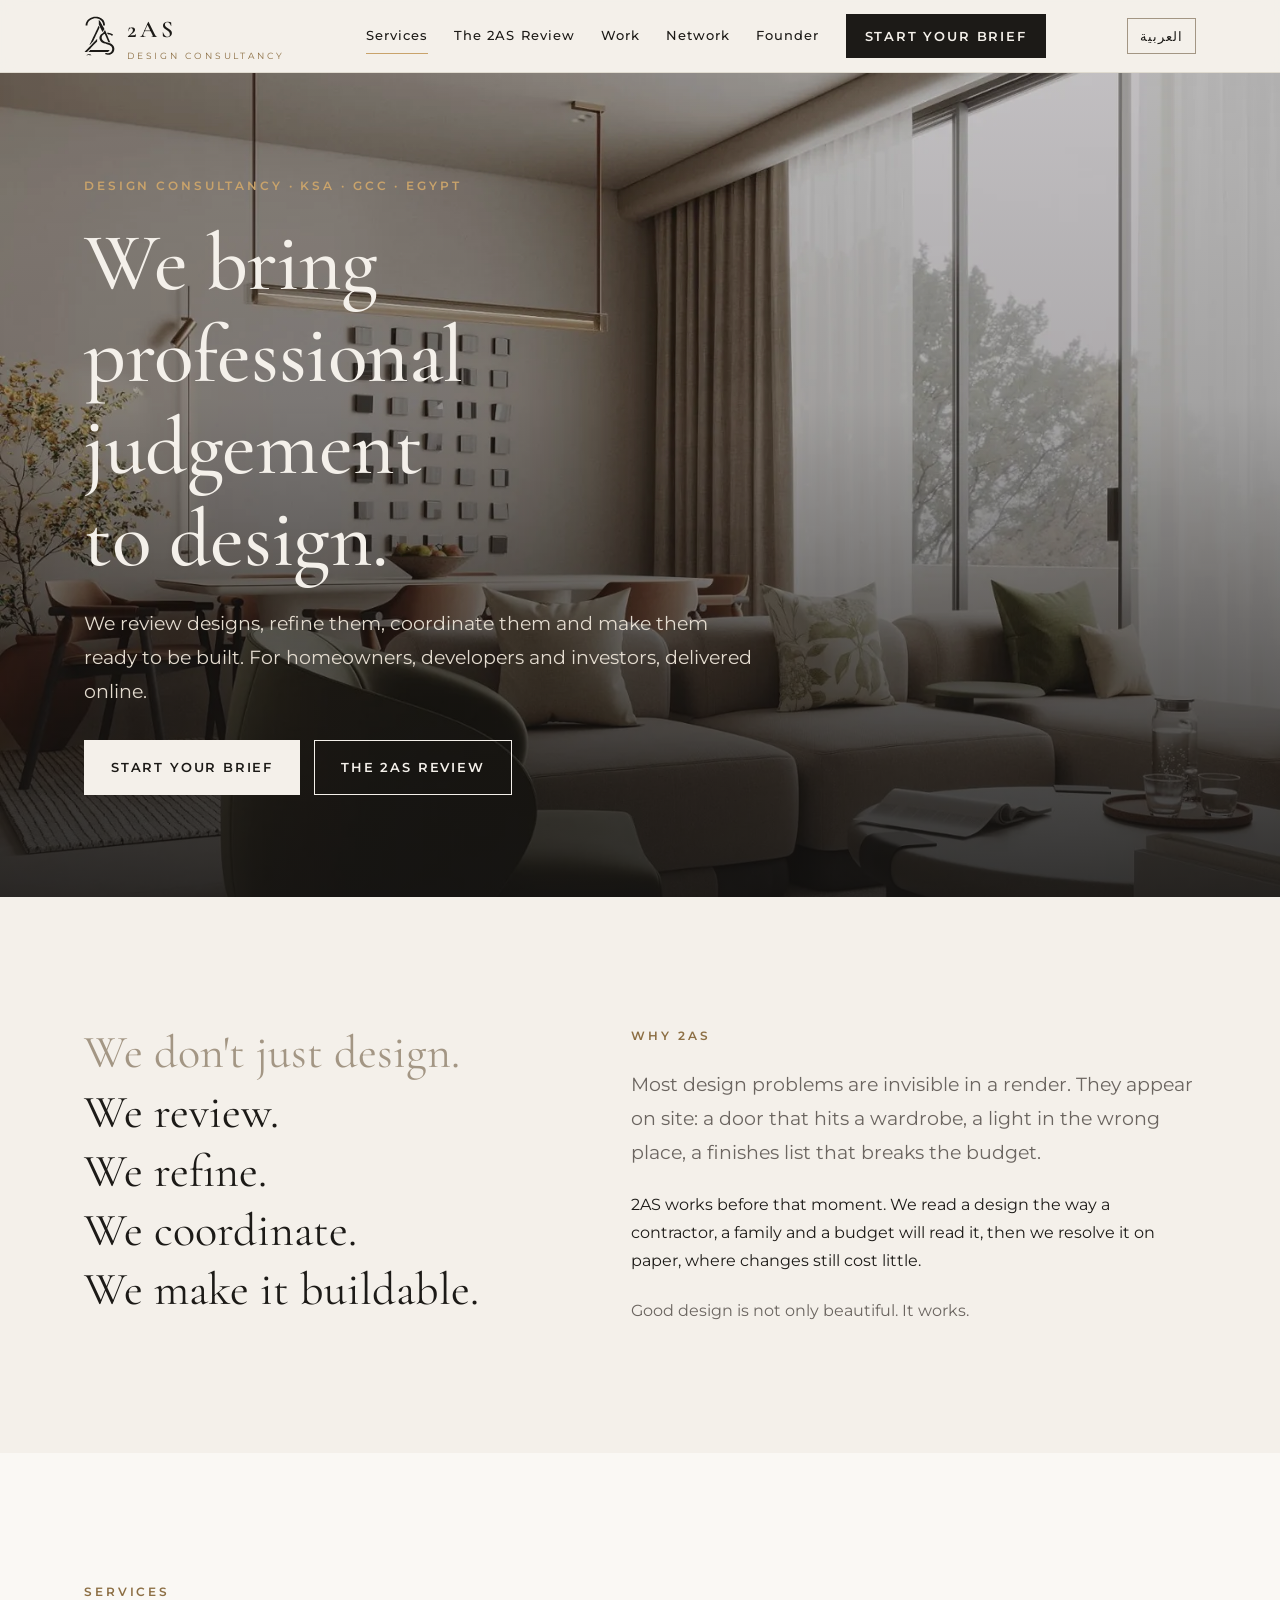
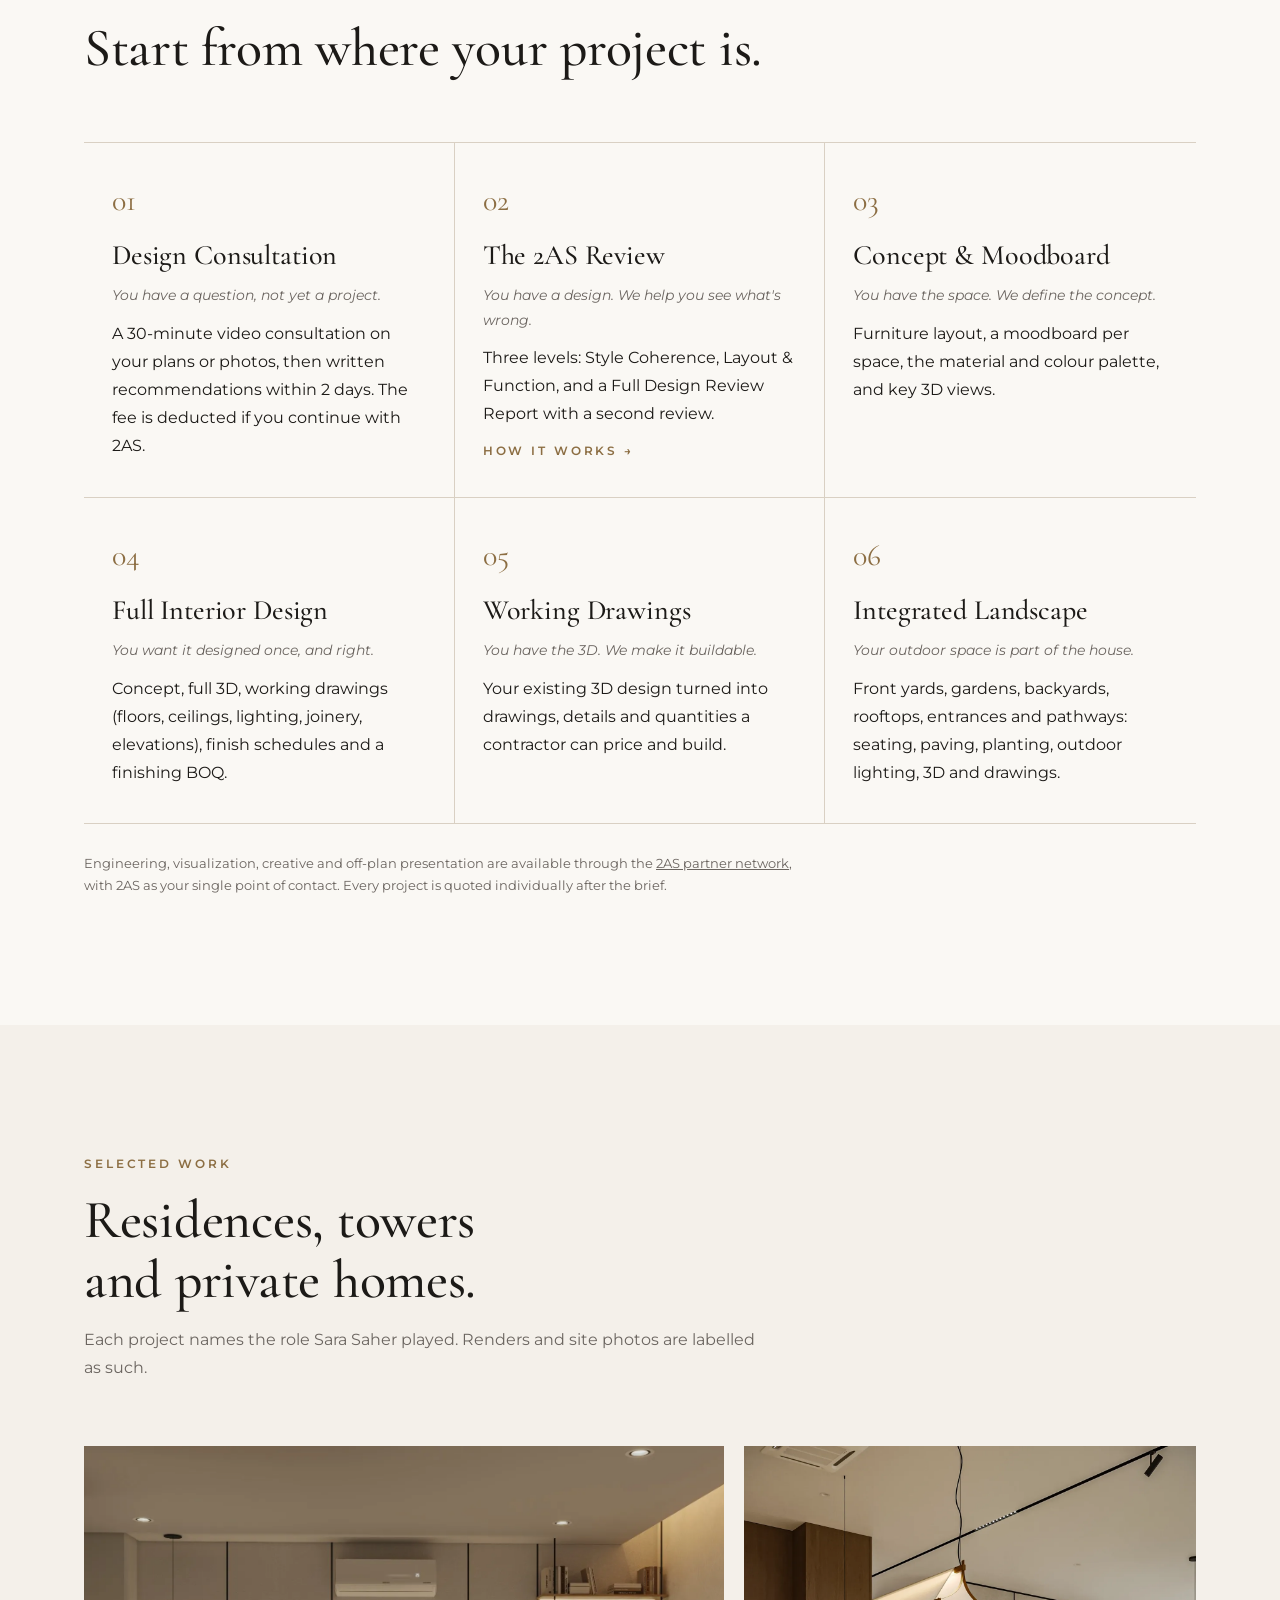
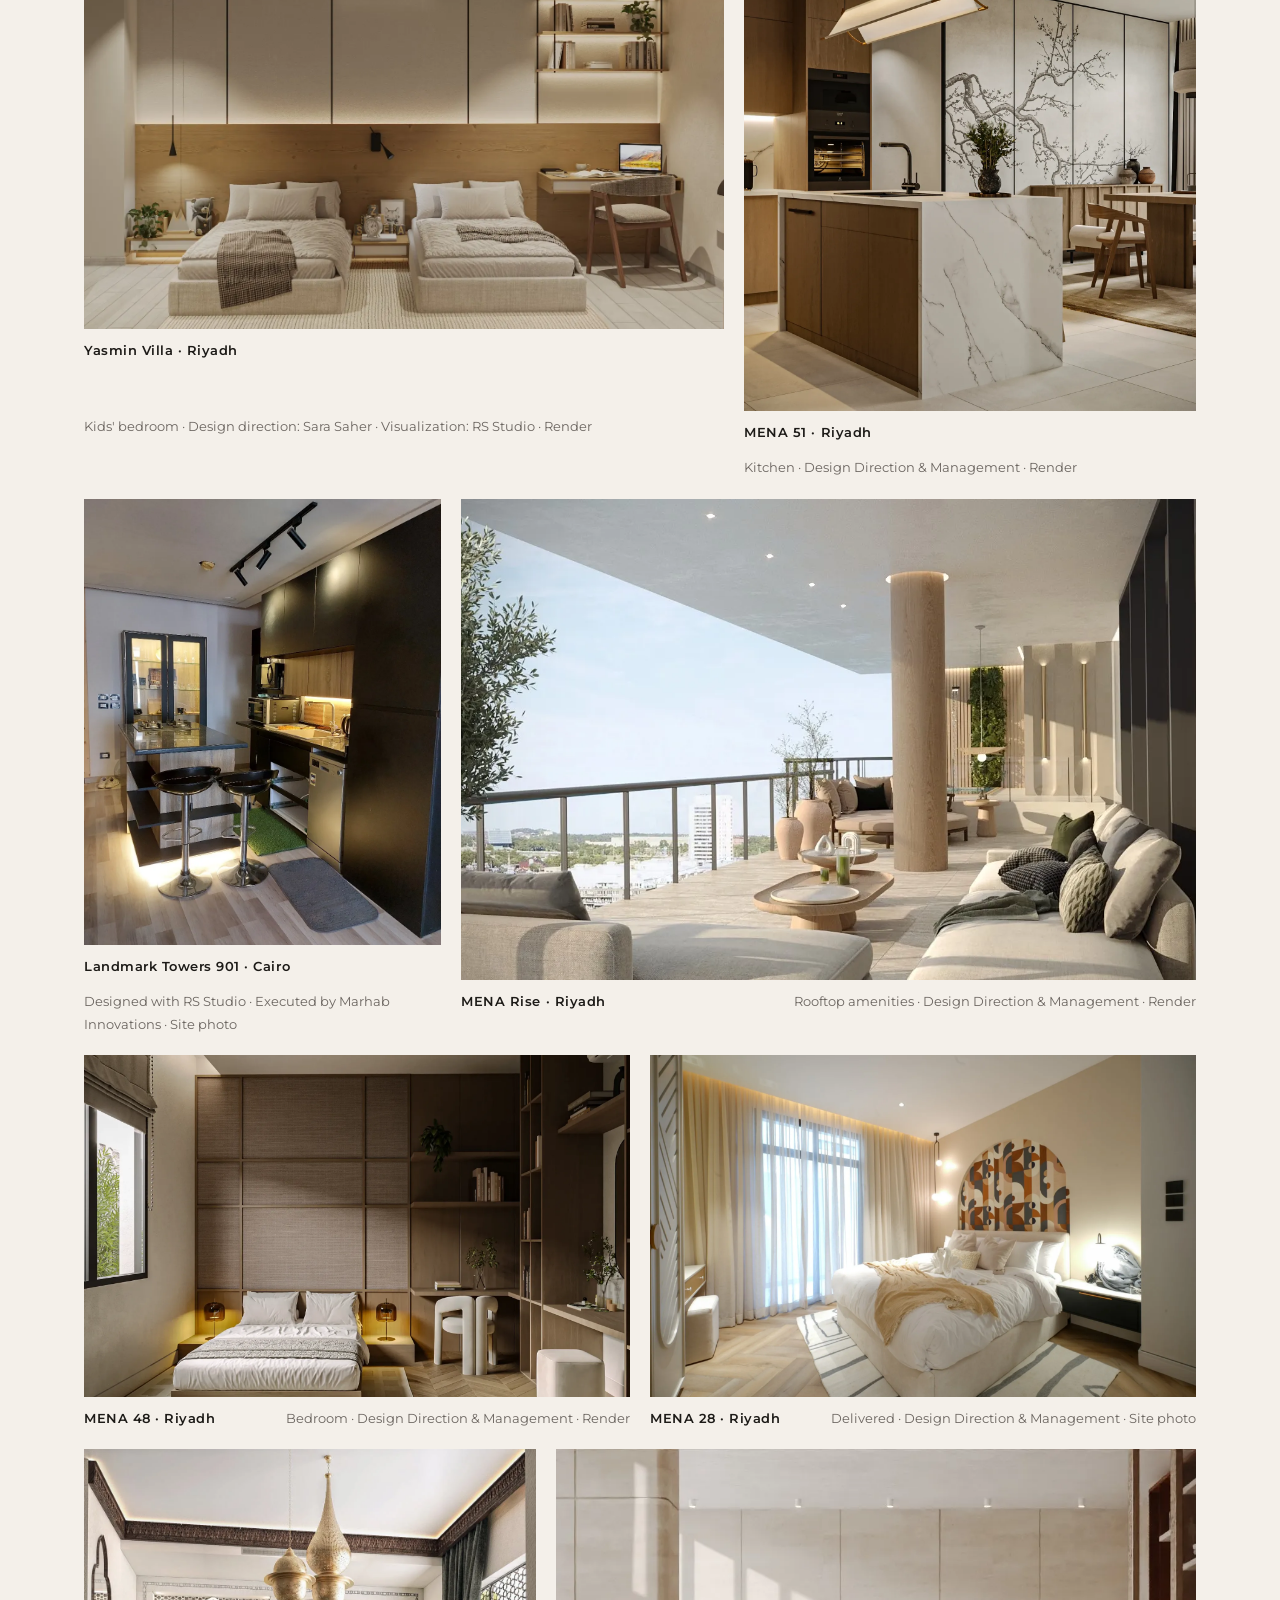
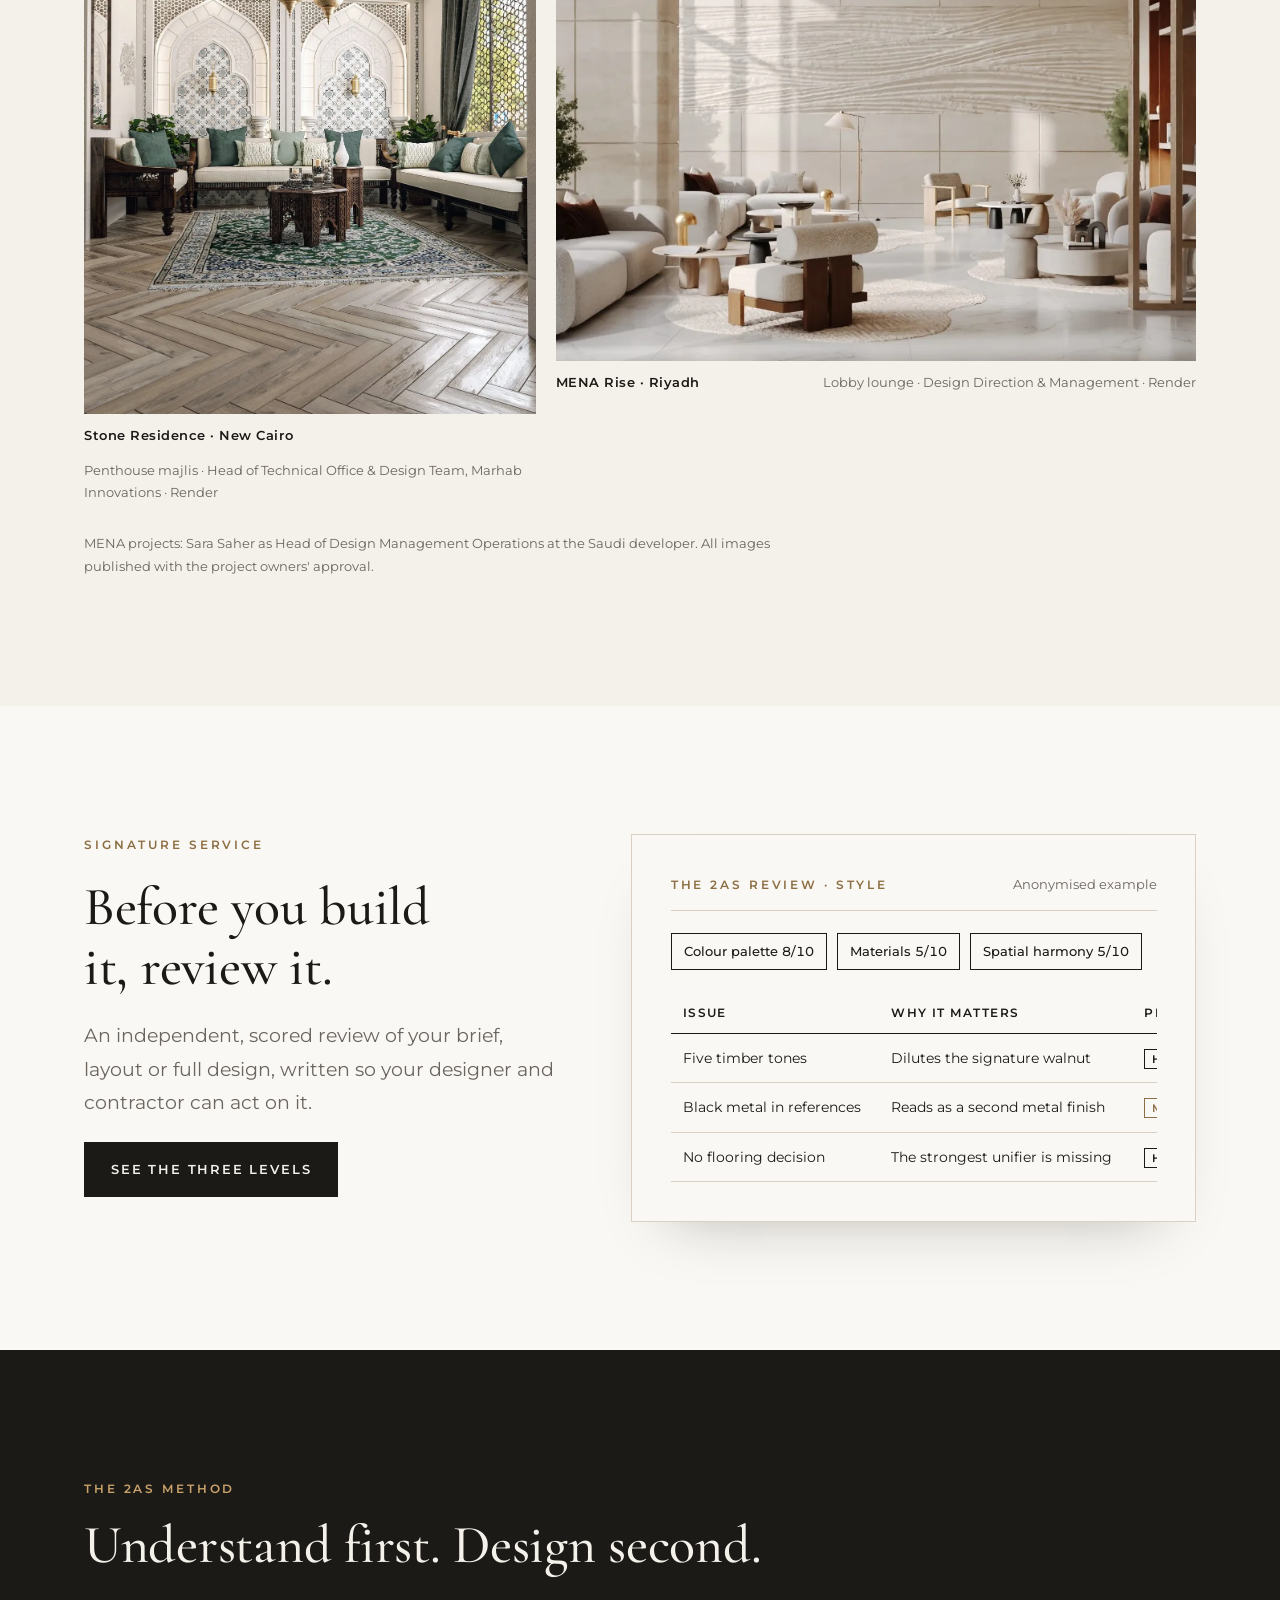
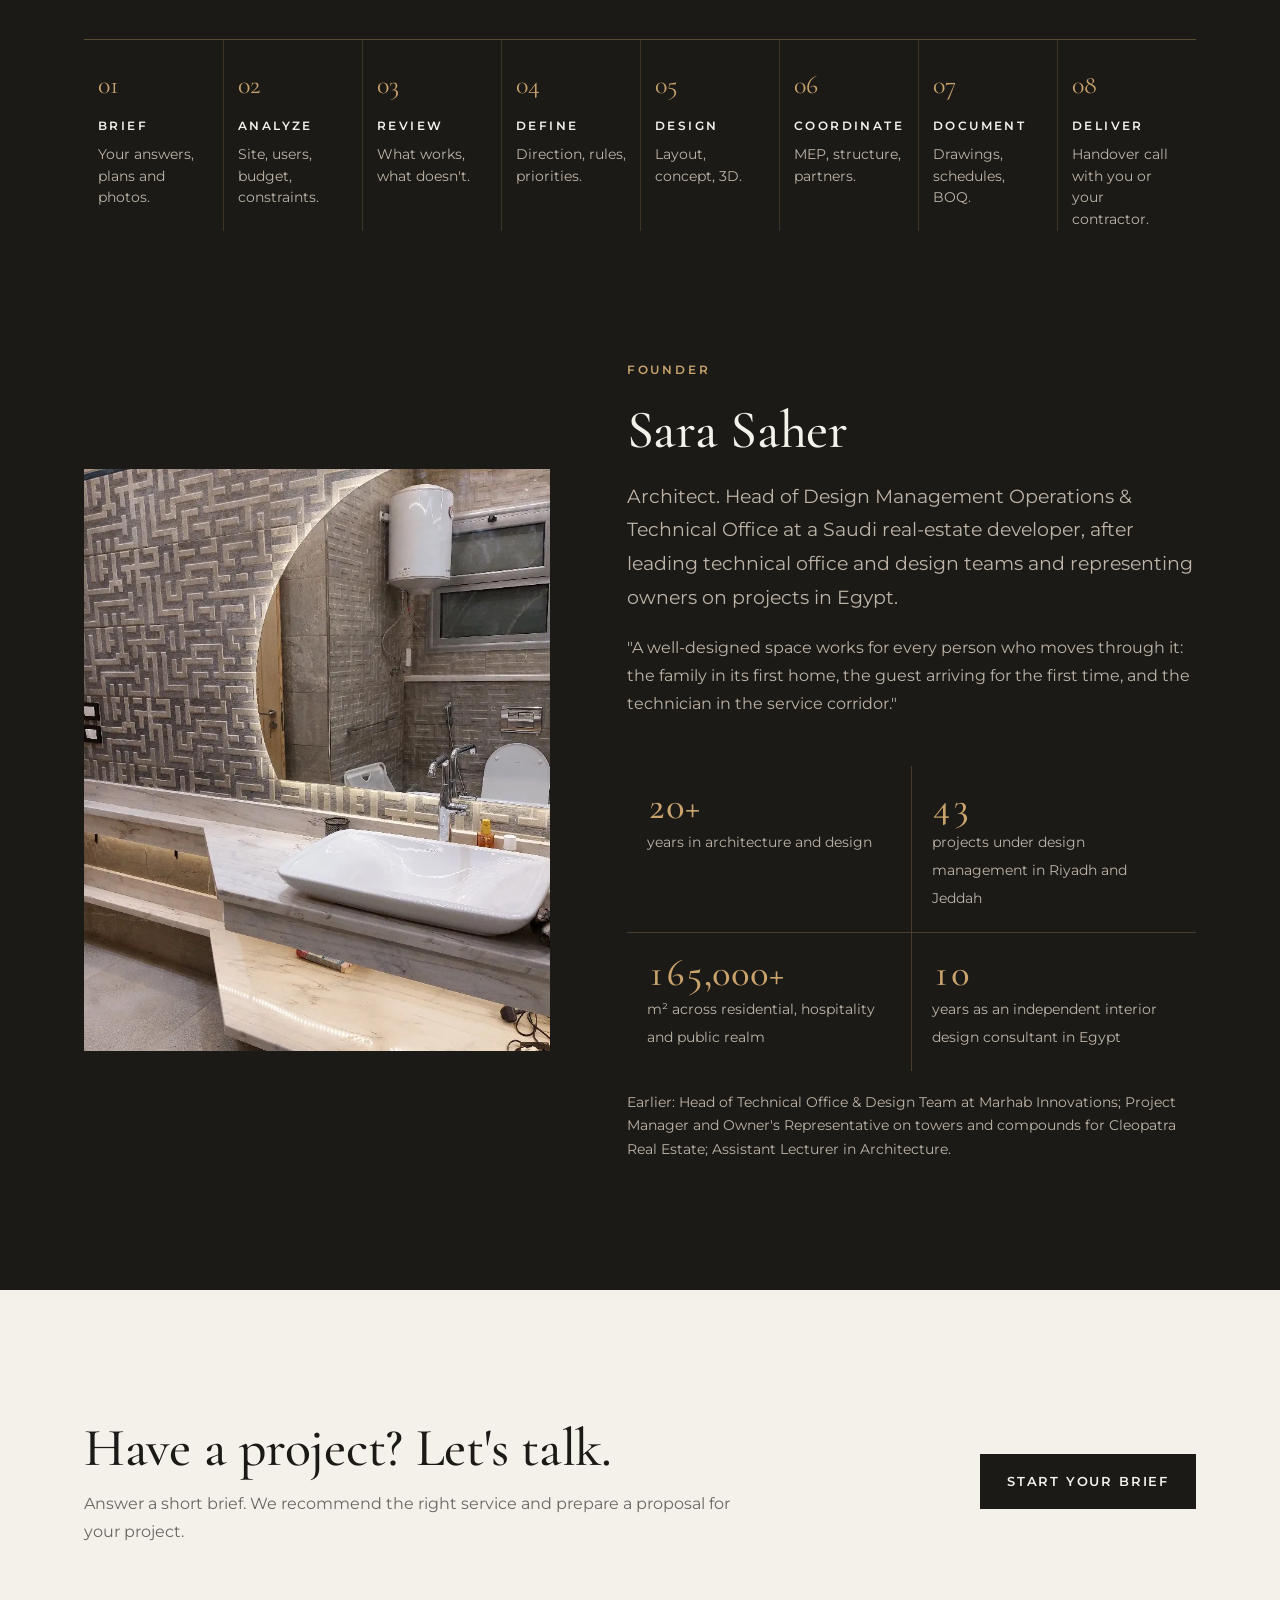
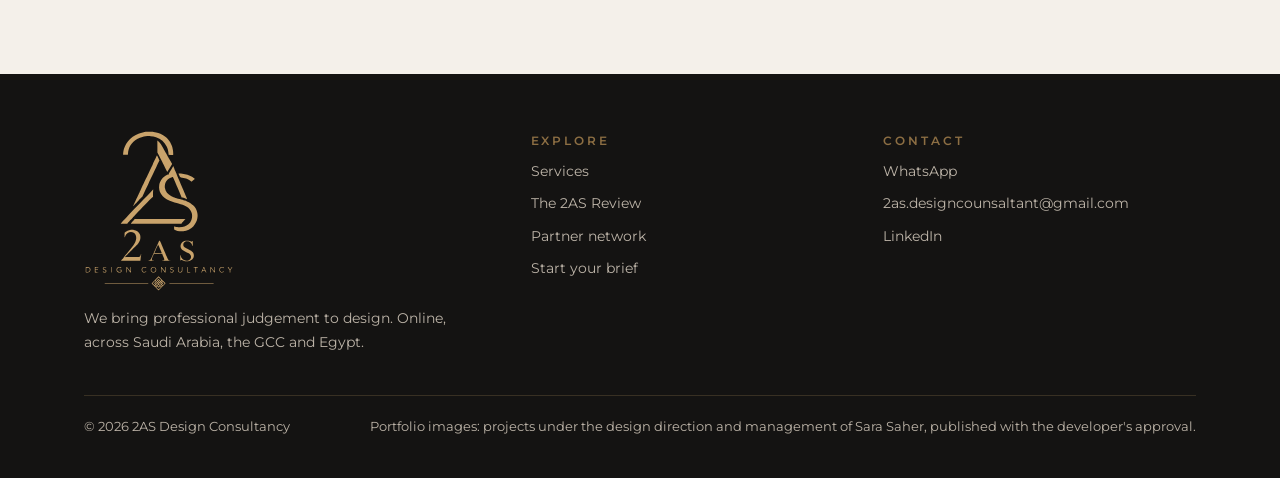
==== index.html @ fef6a8b3 "Add files via upload" ====
<!doctype html>
<html lang="en" dir="ltr">
<head>
<meta charset="utf-8">
<meta name="viewport" content="width=device-width, initial-scale=1">
<title>2AS Design Consultancy · Interior Design, Design Review & Working Drawings</title>
<meta name="description" content="2AS is an online design consultancy for homeowners, developers and investors in Saudi Arabia, the GCC and Egypt. Interior design, design review, working drawings and integrated landscape.">
<meta property="og:title" content="2AS Design Consultancy">
<meta property="og:description" content="We bring professional judgement to design. Interior design, design review and working drawings across KSA, the GCC and Egypt.">
<meta property="og:image" content="mena51-living.webp">
<link rel="icon" href="2AS_mark_charcoal.svg" type="image/svg+xml">
<link rel="preconnect" href="https://fonts.googleapis.com"><link rel="preconnect" href="https://fonts.gstatic.com" crossorigin>
<link href="https://fonts.googleapis.com/css2?family=Cormorant+Garamond:ital,wght@0,500;0,600;1,500&family=Montserrat:wght@400;500;600&family=El+Messiri:wght@500;600&family=IBM+Plex+Sans+Arabic:wght@400;500;600&display=swap" rel="stylesheet">
<link rel="stylesheet" href="site.css">
</head>
<body data-page="home">
<a href="#main" class="btn" style="position:absolute;left:-9999px">Skip to content</a>
<header id="site-head"></header>

<main id="main">

<!-- HERO -->
<section class="hero">
  <img class="bg" src="mena51-living.webp" alt="Living room with linen sofa, olive armchair and linear pendant, MENA 51, Riyadh">
  <div class="wrap">
    <div class="label"><span lang="en">Design consultancy · KSA · GCC · Egypt</span><span lang="ar">استشارات تصميم · السعودية · الخليج · مصر</span></div>
    <h1><span lang="en">We bring professional judgement to design.</span><span lang="ar">نُضيف إلى التصميم حُكمًا مهنيًا.</span></h1>
    <p class="lead"><span lang="en">We review designs, refine them, coordinate them and make them ready to be built. For homeowners, developers and investors, delivered online.</span><span lang="ar">نراجع التصميم، ونطوّره، وننسّقه، ونجهّزه للتنفيذ. للملّاك والمطورين والمستثمرين، عن بُعد.</span></p>
    <div class="actions">
      <a class="btn light" href="brief.html"><span lang="en">Start your brief</span><span lang="ar">ابدأ الاستبيان</span></a>
      <a class="btn ghost" style="color:var(--off);border-color:var(--off)" href="review.html"><span lang="en">The 2AS Review</span><span lang="ar">مراجعة 2AS</span></a>
    </div>
  </div>
</section>

<!-- STATEMENT -->
<section>
  <div class="wrap statement">
    <div class="verbs" aria-label="We review, refine, coordinate and make designs buildable">
      <span class="dim"><span lang="en">We don't just design.</span><span lang="ar">نحن لا نصمّم فقط.</span></span>
      <span><span lang="en">We review.</span><span lang="ar">نراجِع.</span></span>
      <span><span lang="en">We refine.</span><span lang="ar">نطوّر.</span></span>
      <span><span lang="en">We coordinate.</span><span lang="ar">ننسّق.</span></span>
      <span><span lang="en">We make it buildable.</span><span lang="ar">ونجعله قابلًا للتنفيذ.</span></span>
    </div>
    <div style="display:grid;gap:22px">
      <div class="label"><span lang="en">Why 2AS</span><span lang="ar">لماذا 2AS</span></div>
      <p class="lead"><span lang="en">Most design problems are invisible in a render. They appear on site: a door that hits a wardrobe, a light in the wrong place, a finishes list that breaks the budget.</span><span lang="ar">معظم مشكلات التصميم لا تظهر في صور الـ 3D، بل تظهر في الموقع: باب يصطدم بخزانة، أو إضاءة في غير مكانها، أو جدول تشطيبات يتجاوز الميزانية.</span></p>
      <p><span lang="en">2AS works before that moment. We read a design the way a contractor, a family and a budget will read it, then we resolve it on paper, where changes still cost little.</span><span lang="ar">نعمل في 2AS قبل تلك اللحظة: نقرأ التصميم كما سيقرؤه المقاول والأسرة والميزانية، ثم نحلّ مشكلاته على الورق، حيث التعديل ما زال قليل التكلفة.</span></p>
      <p class="muted"><span lang="en">Good design is not only beautiful. It works.</span><span lang="ar">التصميم الجيد ليس جميلًا فقط، بل يعمل.</span></p>
    </div>
  </div>
</section>

<!-- SERVICES -->
<section id="services" class="paper">
  <div class="wrap">
    <div class="sec-head">
      <div class="label"><span lang="en">Services</span><span lang="ar">الخدمات</span></div>
      <h2><span lang="en">Start from where your project is.</span><span lang="ar">نبدأ من حيث يقف مشروعك.</span></h2>
    </div>
    <div class="svc-grid">
      <article class="svc">
        <div class="num">01</div>
        <h3><span lang="en">Design Consultation</span><span lang="ar">استشارة تصميم</span></h3>
        <p class="who"><span lang="en">You have a question, not yet a project.</span><span lang="ar">لديك سؤال، لا مشروع بعد.</span></p>
        <p><span lang="en">A 30-minute video consultation on your plans or photos, then written recommendations within 2 days. The fee is deducted if you continue with 2AS.</span><span lang="ar">جلسة فيديو مدتها 30 دقيقة على مخططاتك أو صورك، ثم توصيات مكتوبة خلال يومين. وتُخصم الرسوم إن استكملت مع 2AS.</span></p>
      </article>
      <article class="svc">
        <div class="num">02</div>
        <h3><span lang="en">The 2AS Review</span><span lang="ar">مراجعة 2AS</span></h3>
        <p class="who"><span lang="en">You have a design. We help you see what's wrong.</span><span lang="ar">لديك تصميم، ونساعدك على رؤية ما يحتاج إلى تعديل.</span></p>
        <p><span lang="en">Three levels: Style Coherence, Layout &amp; Function, and a Full Design Review Report with a second review.</span><span lang="ar">ثلاثة مستويات: اتساق الطابع، والتوزيع والوظيفة، وتقرير مراجعة متكامل مع مراجعة ثانية.</span></p>
        <a href="review.html" class="label" style="text-decoration:none"><span lang="en">How it works →</span><span lang="ar">كيف تعمل ←</span></a>
      </article>
      <article class="svc">
        <div class="num">03</div>
        <h3><span lang="en">Concept &amp; Moodboard</span><span lang="ar">الفكرة ولوحة الإلهام</span></h3>
        <p class="who"><span lang="en">You have the space. We define the concept.</span><span lang="ar">لديك المساحة، ونحدّد الفكرة.</span></p>
        <p><span lang="en">Furniture layout, a moodboard per space, the material and colour palette, and key 3D views.</span><span lang="ar">توزيع الأثاث، ولوحة إلهام لكل فراغ، ولوحة الخامات والألوان، وصور ثلاثية الأبعاد للفراغات الرئيسية.</span></p>
      </article>
      <article class="svc">
        <div class="num">04</div>
        <h3><span lang="en">Full Interior Design</span><span lang="ar">التصميم الداخلي المتكامل</span></h3>
        <p class="who"><span lang="en">You want it designed once, and right.</span><span lang="ar">تريده مصمَّمًا مرة واحدة، وبشكل صحيح.</span></p>
        <p><span lang="en">Concept, full 3D, working drawings (floors, ceilings, lighting, joinery, elevations), finish schedules and a finishing BOQ.</span><span lang="ar">الفكرة، وصور 3D كاملة، والمخططات التنفيذية (أرضيات، وأسقف، وإضاءة، ونجارة، وواجهات داخلية)، وجداول التشطيبات، وجدول الكميات.</span></p>
      </article>
      <article class="svc">
        <div class="num">05</div>
        <h3><span lang="en">Working Drawings</span><span lang="ar">المخططات التنفيذية</span></h3>
        <p class="who"><span lang="en">You have the 3D. We make it buildable.</span><span lang="ar">لديك تصميم 3D، ونجعله قابلًا للتنفيذ.</span></p>
        <p><span lang="en">Your existing 3D design turned into drawings, details and quantities a contractor can price and build.</span><span lang="ar">نحوّل تصميمك ثلاثي الأبعاد إلى رسومات وتفاصيل وكميات يمكن للمقاول تسعيرها وتنفيذها.</span></p>
      </article>
      <article class="svc">
        <div class="num">06</div>
        <h3><span lang="en">Integrated Landscape</span><span lang="ar">تنسيق المساحات الخارجية</span></h3>
        <p class="who"><span lang="en">Your outdoor space is part of the house.</span><span lang="ar">مساحتك الخارجية جزء من البيت.</span></p>
        <p><span lang="en">Front yards, gardens, backyards, rooftops, entrances and pathways: seating, paving, planting, outdoor lighting, 3D and drawings.</span><span lang="ar">الحدائق الأمامية والخلفية، والأسطح، والمداخل والممرات: الجلسات، والأرضيات، والنباتات، والإضاءة الخارجية، وصور 3D، ومخططات.</span></p>
      </article>
    </div>
    <p class="credit"><span lang="en">Engineering, visualization, creative and off-plan presentation are available through the <a href="partners.html">2AS partner network</a>, with 2AS as your single point of contact. Every project is quoted individually after the brief.</span><span lang="ar">تتوفر الخدمات الهندسية، والإظهار المعماري، والخدمات الإبداعية، وعرض مشاريع البيع على الخارطة من خلال <a href="partners.html">شبكة شركاء 2AS</a>، وتبقى 2AS نقطة تواصلك الوحيدة. ويُسعَّر كل مشروع على حدة بعد الاستبيان.</span></p>
  </div>
</section>

<!-- WORK -->
<section id="work">
  <div class="wrap">
    <div class="sec-head">
      <div class="label"><span lang="en">Selected work</span><span lang="ar">أعمال مختارة</span></div>
      <h2><span lang="en">Residences, towers and private homes.</span><span lang="ar">مساكن، وأبراج، وبيوت خاصة.</span></h2>
      <p class="muted"><span lang="en">Each project names the role Sara Saher played. Renders and site photos are labelled as such.</span><span lang="ar">يوضّح كل مشروع دور سارة ساهر فيه، مع تمييز صور الـ 3D عن صور التنفيذ.</span></p>
    </div>
    <div class="work">
      <figure class="c7 w-wide"><img src="yasmin-kids-twin.webp" alt="Twin kids' bedroom with oak headboard wall, built-in desk and shelving" loading="lazy">
        <figcaption><b>Yasmin Villa · Riyadh</b><span><span lang="en">Kids' bedroom · Design direction: Sara Saher · Visualization: RS Studio · Render</span><span lang="ar">غرفة أطفال · توجيه التصميم: سارة ساهر · الإظهار: RS Studio · 3D</span></span></figcaption></figure>
      <figure class="c5"><img src="mena51-kitchen.webp" alt="Kitchen with marble waterfall island, oak joinery and painted tree panels" loading="lazy">
        <figcaption><b>MENA 51 · Riyadh</b><span><span lang="en">Kitchen · Design Direction &amp; Management · Render</span><span lang="ar">مطبخ · توجيه وإدارة التصميم · 3D</span></span></figcaption></figure>
      <figure class="c4"><img src="landmark901-kitchen-v.webp" alt="Executed kitchen with black island, LED underlighting and bar stools" loading="lazy">
        <figcaption><b>Landmark Towers 901 · Cairo</b><span><span lang="en">Designed with RS Studio · Executed by Marhab Innovations · Site photo</span><span lang="ar">تصميم مع RS Studio · تنفيذ Marhab Innovations · صورة تنفيذ</span></span></figcaption></figure>
      <figure class="c8 w-wide"><img src="menarise-terrace.webp" alt="Covered rooftop terrace with timber column and lounge seating above Riyadh" loading="lazy">
        <figcaption><b>MENA Rise · Riyadh</b><span><span lang="en">Rooftop amenities · Design Direction &amp; Management · Render</span><span lang="ar">مرافق السطح · توجيه وإدارة التصميم · 3D</span></span></figcaption></figure>
      <figure class="c6 w-wide"><img src="mena48-bedroom.webp" alt="Bedroom with fabric panel wall, oak joinery and built-in desk" loading="lazy">
        <figcaption><b>MENA 48 · Riyadh</b><span><span lang="en">Bedroom · Design Direction &amp; Management · Render</span><span lang="ar">غرفة نوم · توجيه وإدارة التصميم · 3D</span></span></figcaption></figure>
      <figure class="c6 w-wide"><img src="mena28-bedroom.webp" alt="Delivered bedroom with arched geometric headboard wall" loading="lazy">
        <figcaption><b>MENA 28 · Riyadh</b><span><span lang="en">Delivered · Design Direction &amp; Management · Site photo</span><span lang="ar">منفّذ · توجيه وإدارة التصميم · صورة تنفيذ</span></span></figcaption></figure>
      <figure class="c5"><img src="stone-majlis.webp" alt="Majlis with carved arch panels, brass lanterns and herringbone floor" loading="lazy">
        <figcaption><b>Stone Residence · New Cairo</b><span><span lang="en">Penthouse majlis · Head of Technical Office &amp; Design Team, Marhab Innovations · Render</span><span lang="ar">مجلس بنتهاوس · رئيسة المكتب الفني وفريق التصميم، Marhab Innovations · 3D</span></span></figcaption></figure>
      <figure class="c7 w-wide"><img src="menarise-lobby.webp" alt="Residential lobby lounge with travertine walls and sculpted seating" loading="lazy">
        <figcaption><b>MENA Rise · Riyadh</b><span><span lang="en">Lobby lounge · Design Direction &amp; Management · Render</span><span lang="ar">صالة اللوبي · توجيه وإدارة التصميم · 3D</span></span></figcaption></figure>
    </div>
    <p class="credit"><span lang="en">MENA projects: Sara Saher as Head of Design Management Operations at the Saudi developer. All images published with the project owners' approval.</span><span lang="ar">مشاريع MENA: سارة ساهر بصفتها رئيسة إدارة عمليات التصميم لدى المطوّر السعودي. جميع الصور منشورة بموافقة أصحاب المشاريع.</span></p>
  </div>
</section>

<!-- REVIEW TEASER -->
<section class="paper">
  <div class="wrap statement">
    <div style="display:grid;gap:22px;align-content:start">
      <div class="label"><span lang="en">Signature service</span><span lang="ar">خدمتنا المميزة</span></div>
      <h2><span lang="en">Before you build it, review it.</span><span lang="ar">راجِعه قبل أن تبنيه.</span></h2>
      <p class="lead"><span lang="en">An independent, scored review of your brief, layout or full design, written so your designer and contractor can act on it.</span><span lang="ar">مراجعة مستقلة بالدرجات للموجز أو التوزيع أو التصميم كاملًا، مكتوبة بحيث يستطيع مصممك ومقاولك العمل عليها مباشرة.</span></p>
      <div><a class="btn" href="review.html"><span lang="en">See the three levels</span><span lang="ar">تعرّف على المستويات الثلاثة</span></a></div>
    </div>
    <div class="sheet" aria-label="Example review sheet">
      <div class="sheet-head">
        <span class="label">THE 2AS REVIEW · <span lang="en">Style</span><span lang="ar">الطابع</span></span>
        <span class="muted" style="font-size:13px"><span lang="en">Anonymised example</span><span lang="ar">مثال مجهّل</span></span>
      </div>
      <div class="chips">
        <span class="chip"><span lang="en">Colour palette</span><span lang="ar">الألوان</span> 8/10</span>
        <span class="chip"><span lang="en">Materials</span><span lang="ar">الخامات</span> 5/10</span>
        <span class="chip"><span lang="en">Spatial harmony</span><span lang="ar">الانسجام</span> 5/10</span>
      </div>
      <div class="tbl-wrap"><table class="tbl">
        <thead><tr><th><span lang="en">Issue</span><span lang="ar">الملاحظة</span></th><th><span lang="en">Why it matters</span><span lang="ar">لماذا تهم</span></th><th><span lang="en">Priority</span><span lang="ar">الأولوية</span></th></tr></thead>
        <tbody>
          <tr><td><span lang="en">Five timber tones</span><span lang="ar">خمسة ألوان خشب</span></td><td><span lang="en">Dilutes the signature walnut</span><span lang="ar">تُضعف هوية خشب الجوز</span></td><td><span class="prio h">HIGH</span></td></tr>
          <tr><td><span lang="en">Black metal in references</span><span lang="ar">معدن أسود في المراجع</span></td><td><span lang="en">Reads as a second metal finish</span><span lang="ar">يظهر كتشطيب معدني ثانٍ</span></td><td><span class="prio m">MED</span></td></tr>
          <tr><td><span lang="en">No flooring decision</span><span lang="ar">الأرضيات غير محسومة</span></td><td><span lang="en">The strongest unifier is missing</span><span lang="ar">أهم عنصر موحِّد غائب</span></td><td><span class="prio h">HIGH</span></td></tr>
        </tbody>
      </table></div>
    </div>
  </div>
</section>

<!-- METHOD -->
<section class="dark">
  <div class="wrap">
    <div class="sec-head">
      <div class="label"><span lang="en">The 2AS Method</span><span lang="ar">منهجية 2AS</span></div>
      <h2><span lang="en">Understand first. Design second.</span><span lang="ar">نفهم أولًا، ثم نصمّم.</span></h2>
    </div>
    <div class="method">
      <div class="step"><span class="n">01</span><b><span lang="en">BRIEF</span><span lang="ar">الموجز</span></b><p><span lang="en">Your answers, plans and photos.</span><span lang="ar">إجاباتك ومخططاتك وصورك.</span></p></div>
      <div class="step"><span class="n">02</span><b><span lang="en">ANALYZE</span><span lang="ar">التحليل</span></b><p><span lang="en">Site, users, budget, constraints.</span><span lang="ar">الموقع والمستخدمون والميزانية والقيود.</span></p></div>
      <div class="step"><span class="n">03</span><b><span lang="en">REVIEW</span><span lang="ar">المراجعة</span></b><p><span lang="en">What works, what doesn't.</span><span lang="ar">ما الذي ينجح، وما الذي لا ينجح.</span></p></div>
      <div class="step"><span class="n">04</span><b><span lang="en">DEFINE</span><span lang="ar">التحديد</span></b><p><span lang="en">Direction, rules, priorities.</span><span lang="ar">الاتجاه والقواعد والأولويات.</span></p></div>
      <div class="step"><span class="n">05</span><b><span lang="en">DESIGN</span><span lang="ar">التصميم</span></b><p><span lang="en">Layout, concept, 3D.</span><span lang="ar">التوزيع والفكرة والـ 3D.</span></p></div>
      <div class="step"><span class="n">06</span><b><span lang="en">COORDINATE</span><span lang="ar">التنسيق</span></b><p><span lang="en">MEP, structure, partners.</span><span lang="ar">الأعمال الكهروميكانيكية والإنشائية والشركاء.</span></p></div>
      <div class="step"><span class="n">07</span><b><span lang="en">DOCUMENT</span><span lang="ar">التوثيق</span></b><p><span lang="en">Drawings, schedules, BOQ.</span><span lang="ar">المخططات والجداول والكميات.</span></p></div>
      <div class="step"><span class="n">08</span><b><span lang="en">DELIVER</span><span lang="ar">التسليم</span></b><p><span lang="en">Handover call with you or your contractor.</span><span lang="ar">مكالمة تسليم معك أو مع مقاولك.</span></p></div>
    </div>
  </div>
</section>

<!-- FOUNDER -->
<section id="founder" class="dark" style="padding-top:0">
  <div class="wrap founder">
    <img src="landmark901-bath.webp" alt="Executed bathroom with maze-pattern stone tiles and a round backlit mirror, Landmark Towers 901, Cairo" loading="lazy" style="aspect-ratio:4/5;object-fit:cover;width:100%">
    <div style="display:grid;gap:20px">
      <div class="label"><span lang="en">Founder</span><span lang="ar">المؤسِّسة</span></div>
      <h2><span lang="en">Sara Saher</span><span lang="ar">سارة ساهر</span></h2>
      <p class="lead"><span lang="en">Architect. Head of Design Management Operations &amp; Technical Office at a Saudi real-estate developer, after leading technical office and design teams and representing owners on projects in Egypt.</span><span lang="ar">معمارية. رئيسة إدارة عمليات التصميم والمكتب الفني لدى مطوّر عقاري سعودي، بعد قيادة فرق المكاتب الفنية والتصميم وتمثيل المُلّاك في مشاريع بمصر.</span></p>
      <p class="muted"><span lang="en">"A well-designed space works for every person who moves through it: the family in its first home, the guest arriving for the first time, and the technician in the service corridor."</span><span lang="ar">«المساحة المصممة جيدًا تخدم كل من يتحرك فيها: الأسرة في أول بيت لها، والضيف القادم لأول مرة، والفني في ممر الخدمة.»</span></p>
      <div class="facts">
        <div class="fact"><b>20+</b><span><span lang="en">years in architecture and design</span><span lang="ar">عامًا في العمارة والتصميم</span></span></div>
        <div class="fact"><b>43</b><span><span lang="en">projects under design management in Riyadh and Jeddah</span><span lang="ar">مشروعًا تحت إدارة التصميم في الرياض وجدة</span></span></div>
        <div class="fact"><b>165,000+</b><span><span lang="en">m² across residential, hospitality and public realm</span><span lang="ar">م² في مشاريع سكنية وضيافة ومساحات عامة</span></span></div>
        <div class="fact"><b>10</b><span><span lang="en">years as an independent interior design consultant in Egypt</span><span lang="ar">سنوات استشارية تصميم داخلي مستقلة في مصر</span></span></div>
      </div>
      <p style="font-size:13.5px;color:#BDB4A8"><span lang="en">Earlier: Head of Technical Office &amp; Design Team at Marhab Innovations; Project Manager and Owner's Representative on towers and compounds for Cleopatra Real Estate; Assistant Lecturer in Architecture.</span><span lang="ar">سابقًا: رئيسة المكتب الفني وفريق التصميم في Marhab Innovations، ومديرة مشروعات وممثلة للمالك في أبراج ومجمعات Cleopatra Real Estate، ومدرّسة مساعدة بقسم العمارة.</span></p>
    </div>
  </div>
</section>

<!-- CTA -->
<section>
  <div class="wrap cta-band">
    <div style="display:grid;gap:12px">
      <h2><span lang="en">Have a project? Let's talk.</span><span lang="ar">لديك مشروع؟ لنتحدث.</span></h2>
      <p class="muted"><span lang="en">Answer a short brief. We recommend the right service and prepare a proposal for your project.</span><span lang="ar">أجب عن استبيان قصير، ونقترح عليك الخدمة الأنسب ونُعدّ عرضًا لمشروعك.</span></p>
    </div>
    <a class="btn" href="brief.html"><span lang="en">Start your brief</span><span lang="ar">ابدأ الاستبيان</span></a>
  </div>
</section>

</main>
<footer id="site-foot"></footer>
<script src="site.js"></script>
</body>
</html>
---- site.css ----
/* 2AS Design Consultancy — site styles
   Editorial layout: off-white paper, charcoal sections, champagne used only as an accent. */
:root{
  --ink:#141312; --charcoal:#1C1A17; --off:#F4F0EA; --warm:#FAF8F4; --stone:#D9D0C3;
  --taupe:#A39684; --grey:#6B6560; --champ:#C9A36B; --brushed:#8C6E43;
  --f-display:'Cormorant Garamond',Georgia,'Times New Roman',serif;
  --f-sans:'Montserrat',Helvetica,Arial,sans-serif;
  --f-ar-display:'El Messiri','Noto Naskh Arabic',Tahoma,serif;
  --f-ar:'IBM Plex Sans Arabic',Tahoma,Arial,sans-serif;
  --wrap:1240px; --gut:clamp(20px,5vw,72px);
}
*{box-sizing:border-box}
[hidden]{display:none!important}
html{scroll-behavior:smooth}
body{margin:0;background:var(--off);color:var(--charcoal);font-family:var(--f-sans);font-size:16px;line-height:1.75;-webkit-font-smoothing:antialiased}
html[lang="ar"] body{font-family:var(--f-ar);font-size:17px}
img{max-width:100%;display:block}
a{color:inherit}
:focus-visible{outline:2px solid var(--brushed);outline-offset:3px}
@media (prefers-reduced-motion:reduce){*{animation:none!important;transition:none!important;scroll-behavior:auto!important}}

/* language switching: every bilingual pair is <span lang="en"> + <span lang="ar"> */
html[lang="en"] [lang="ar"]:not(html){display:none!important}
html[lang="ar"] [lang="en"]:not(html){display:none!important}

.wrap{max-width:var(--wrap);margin:0 auto;padding-inline:var(--gut)}
.label{font-family:var(--f-sans);font-size:12px;font-weight:600;letter-spacing:.24em;text-transform:uppercase;color:var(--brushed)}
html[lang="ar"] .label{font-family:var(--f-ar);letter-spacing:0;font-size:14px;text-transform:none}
h1,h2,h3{font-family:var(--f-display);font-weight:500;line-height:1.12;margin:0;text-wrap:balance;letter-spacing:-.005em}
html[lang="ar"] h1,html[lang="ar"] h2,html[lang="ar"] h3{font-family:var(--f-ar-display);font-weight:600;line-height:1.45;letter-spacing:0}
h1{font-size:clamp(40px,6.4vw,84px)}
h2{font-size:clamp(32px,4.2vw,54px)}
h3{font-size:clamp(22px,2.2vw,28px)}
p{margin:0;max-width:62ch}
.lead{font-size:clamp(17px,1.5vw,20px);color:var(--grey)}
.muted{color:var(--grey)}
.rule{height:1px;background:var(--stone);border:0;margin:0}

/* header */
.site-head{position:sticky;top:0;z-index:20;background:rgba(244,240,234,.92);backdrop-filter:blur(8px);border-bottom:1px solid rgba(163,150,132,.25)}
.site-head .wrap{display:flex;align-items:center;justify-content:space-between;gap:20px;min-height:72px}
.brand{display:flex;align-items:center;gap:12px;text-decoration:none}
.brand img{height:40px;width:auto}
.brand b{font-family:var(--f-display);font-size:24px;font-weight:600;letter-spacing:.14em}
.brand small{display:block;font-family:var(--f-sans);font-size:8.5px;letter-spacing:.34em;color:var(--brushed);margin-top:-2px}
.nav{display:flex;align-items:center;gap:26px;font-size:13px;font-weight:500;letter-spacing:.08em}
.nav a{text-decoration:none;padding:6px 0;border-bottom:1px solid transparent}
.nav a:hover,.nav a[aria-current="page"]{border-color:var(--champ)}
.lang{font:inherit;font-size:13px;letter-spacing:.08em;background:none;border:1px solid var(--taupe);padding:6px 12px;cursor:pointer;color:var(--charcoal);min-height:36px}
.lang:hover{border-color:var(--charcoal)}
.btn{display:inline-flex;align-items:center;gap:10px;font-family:var(--f-sans);font-size:13px;font-weight:600;letter-spacing:.14em;text-transform:uppercase;text-decoration:none;padding:15px 26px;border:1px solid var(--charcoal);background:var(--charcoal);color:var(--off);cursor:pointer;min-height:48px}
html[lang="ar"] .btn{font-family:var(--f-ar);letter-spacing:0;text-transform:none;font-size:15px}
.btn:hover{background:var(--ink)}
.btn.ghost{background:transparent;color:var(--charcoal)}
.btn.ghost:hover{background:var(--charcoal);color:var(--off)}
.btn.light{background:var(--off);color:var(--charcoal);border-color:var(--off)}
.menu-btn{display:none}
@media (max-width:900px){
  .nav{display:none;position:absolute;top:72px;inset-inline:0;flex-direction:column;align-items:flex-start;gap:4px;background:var(--off);padding:16px var(--gut) 24px;border-bottom:1px solid var(--stone)}
  .nav.open{display:flex}
  .menu-btn{display:inline-flex;background:none;border:1px solid var(--taupe);padding:8px 12px;font:inherit;font-size:13px;cursor:pointer;min-height:40px}
}

/* sections */
section{padding-block:clamp(72px,10vw,140px)}
.dark{background:var(--charcoal);color:var(--off)}
.dark .muted,.dark .lead{color:#BDB4A8}
.dark .label{color:var(--champ)}
.dark .rule{background:rgba(201,163,107,.28)}
.paper{background:var(--warm)}
.sec-head{display:grid;gap:16px;margin-bottom:clamp(36px,5vw,64px);max-width:760px}

/* hero */
.hero{position:relative;min-height:min(88vh,860px);display:flex;align-items:flex-end;color:var(--off);padding:0;overflow:hidden;background:var(--ink)}
.hero img.bg{position:absolute;inset:0;width:100%;height:100%;object-fit:cover;opacity:.9}
.hero::after{content:"";position:absolute;inset:0;background:linear-gradient(180deg,rgba(20,19,18,.15) 0%,rgba(20,19,18,.25) 40%,rgba(20,19,18,.82) 100%)}
.hero .wrap{position:relative;z-index:2;padding-block:clamp(48px,8vw,110px);display:grid;gap:22px;width:100%}
.hero h1{max-width:15ch}
.hero .lead{color:#E3DBCF;max-width:52ch}
.hero .actions{display:flex;gap:14px;flex-wrap:wrap;margin-top:10px}
.hero .label{color:var(--champ)}

/* statement */
.statement{display:grid;grid-template-columns:1fr 1.2fr;gap:clamp(32px,6vw,96px);align-items:start}
.statement .verbs{display:grid;gap:4px;font-family:var(--f-display);font-size:clamp(30px,3.6vw,48px);line-height:1.2}
html[lang="ar"] .statement .verbs{font-family:var(--f-ar-display)}
.statement .verbs span.dim{color:var(--taupe)}
@media (max-width:820px){.statement{grid-template-columns:1fr}}

/* services */
.svc-grid{display:grid;grid-template-columns:repeat(3,minmax(0,1fr));border-top:1px solid var(--stone)}
.svc{padding:32px 28px 36px;border-bottom:1px solid var(--stone);border-inline-end:1px solid var(--stone);display:grid;gap:12px;align-content:start}
.svc:nth-child(3n){border-inline-end:none}
.svc .num{font-family:var(--f-display);font-size:30px;color:var(--brushed)}
.svc .who{font-size:14px;color:var(--grey);font-style:italic}
html[lang="ar"] .svc .who{font-style:normal}
@media (max-width:980px){.svc-grid{grid-template-columns:1fr 1fr}.svc:nth-child(3n){border-inline-end:1px solid var(--stone)}.svc:nth-child(2n){border-inline-end:none}}
@media (max-width:620px){.svc-grid{grid-template-columns:1fr}.svc{border-inline-end:none!important}}

/* work */
.work{display:grid;grid-template-columns:repeat(12,minmax(0,1fr));gap:20px}
.work figure{margin:0;display:grid;gap:10px;min-width:0}
.work figure img{width:100%;height:100%;object-fit:cover;aspect-ratio:4/5}
.work .w-wide img{aspect-ratio:16/10}
.work figcaption{font-size:13px;color:var(--grey);display:flex;justify-content:space-between;gap:12px;flex-wrap:wrap}
.work figcaption b{color:var(--charcoal);font-weight:600;letter-spacing:.04em}
.c7{grid-column:span 7}.c5{grid-column:span 5}.c4{grid-column:span 4}.c8{grid-column:span 8}.c6{grid-column:span 6}
@media (max-width:820px){.work>*{grid-column:span 12!important}}
.credit{font-size:13px;color:var(--grey);margin-top:28px;max-width:80ch}

/* method */
.method{display:grid;grid-template-columns:repeat(8,minmax(0,1fr));gap:0;border-top:1px solid rgba(201,163,107,.35)}
.step{padding:22px 14px 0;border-inline-start:1px solid rgba(201,163,107,.2);display:grid;gap:8px;align-content:start}
.step:first-child{border-inline-start:none}
.step .n{font-family:var(--f-display);font-size:26px;color:var(--champ)}
.step b{font-size:12px;letter-spacing:.2em;font-weight:600}
html[lang="ar"] .step b{letter-spacing:0;font-size:15px}
.step p{font-size:13.5px;color:#BDB4A8;line-height:1.6}
@media (max-width:980px){.method{grid-template-columns:repeat(4,minmax(0,1fr))}.step:nth-child(5){border-inline-start:none}.step{padding-bottom:22px}}
@media (max-width:520px){.method{grid-template-columns:1fr 1fr}.step:nth-child(odd){border-inline-start:none}}

/* review sheet (signature component) */
.sheet{background:var(--warm);border:1px solid var(--stone);padding:clamp(22px,3vw,40px);display:grid;gap:22px;box-shadow:0 30px 60px -40px rgba(20,19,18,.35)}
.sheet-head{display:flex;justify-content:space-between;gap:16px;flex-wrap:wrap;align-items:baseline;border-bottom:1px solid var(--stone);padding-bottom:14px}
.chips{display:flex;gap:10px;flex-wrap:wrap}
.chip{border:1px solid var(--charcoal);padding:6px 12px;font-size:13px;font-weight:500;font-variant-numeric:tabular-nums}
.chip.soft{border-color:var(--taupe);color:var(--grey)}
.tbl-wrap{overflow-x:auto}
table.tbl{width:100%;border-collapse:collapse;font-size:14px;min-width:560px}
table.tbl th{text-align:start;font-weight:600;padding:10px 12px;border-bottom:1px solid var(--charcoal);font-size:12px;letter-spacing:.12em;text-transform:uppercase}
html[lang="ar"] table.tbl th{letter-spacing:0;text-transform:none;font-size:14px}
table.tbl td{padding:12px;border-bottom:1px solid var(--stone);vertical-align:top}
.prio{font-size:11px;font-weight:600;letter-spacing:.14em;border:1px solid currentColor;padding:2px 7px;white-space:nowrap}
.prio.h{color:var(--charcoal)}.prio.m{color:var(--brushed)}.prio.l{color:var(--taupe)}

/* levels */
.levels{display:grid;grid-template-columns:repeat(3,minmax(0,1fr));gap:20px}
.level{background:var(--warm);border-top:2px solid var(--charcoal);padding:28px;display:grid;gap:14px;align-content:start}
.level ul{margin:0;padding-inline-start:18px;display:grid;gap:6px;font-size:15px}
.level .for{font-size:14px;color:var(--grey);border-top:1px solid var(--stone);padding-top:12px}
@media (max-width:900px){.levels{grid-template-columns:1fr}}

/* partners */
.partners{display:grid;grid-template-columns:repeat(2,minmax(0,1fr));gap:20px}
.partner{background:var(--warm);padding:32px;display:grid;gap:12px;align-content:start;border:1px solid var(--stone)}
.partner .scope{font-size:12px;letter-spacing:.2em;text-transform:uppercase;color:var(--brushed);font-weight:600}
html[lang="ar"] .partner .scope{letter-spacing:0;text-transform:none;font-size:14px}
.partner ul{margin:0;padding-inline-start:18px;display:grid;gap:4px;font-size:15px}
.partner a.ext{font-size:14px;color:var(--brushed)}
@media (max-width:760px){.partners{grid-template-columns:1fr}}

/* founder */
.founder{display:grid;grid-template-columns:.9fr 1.1fr;gap:clamp(32px,6vw,90px);align-items:center}
.facts{display:grid;grid-template-columns:repeat(2,minmax(0,1fr));gap:1px;background:rgba(201,163,107,.25);margin-top:28px}
.fact{background:var(--charcoal);padding:20px}
.fact b{display:block;font-family:var(--f-display);font-size:38px;font-weight:500;color:var(--champ);font-variant-numeric:tabular-nums;line-height:1.1}
.fact span{font-size:13.5px;color:#BDB4A8}
.fact b{direction:ltr;unicode-bidi:isolate}
html[lang="ar"] .fact b{text-align:right}
@media (max-width:820px){.founder{grid-template-columns:1fr}}

/* CTA band */
.cta-band{display:flex;justify-content:space-between;align-items:center;gap:28px;flex-wrap:wrap}

/* footer */
.site-foot{background:var(--ink);color:#BDB4A8;padding-block:56px 40px;font-size:14px}
.site-foot .cols{display:grid;grid-template-columns:1.3fr 1fr 1fr;gap:40px}
.site-foot a{text-decoration:none}.site-foot a:hover{color:var(--off)}
.site-foot .bottom{border-top:1px solid rgba(201,163,107,.2);margin-top:40px;padding-top:20px;font-size:12.5px;display:flex;justify-content:space-between;gap:16px;flex-wrap:wrap}
@media (max-width:760px){.site-foot .cols{grid-template-columns:1fr}}

/* page hero (inner pages) */
.page-hero{padding-block:clamp(64px,9vw,120px) clamp(40px,6vw,72px)}
.page-hero .wrap{display:grid;gap:20px}

/* brief / questionnaire */
.brief{display:grid;grid-template-columns:280px 1fr;gap:clamp(28px,5vw,64px);align-items:start}
.steps-nav{position:sticky;top:96px;display:grid;gap:2px;counter-reset:s}
.steps-nav li{list-style:none;padding:10px 0 10px 0;border-bottom:1px solid var(--stone);font-size:14px;color:var(--taupe);display:flex;gap:12px}
.steps-nav li.on{color:var(--charcoal);font-weight:600}
.steps-nav li.done{color:var(--grey)}
.steps-nav ol{margin:0;padding:0}
.steps-nav .n{font-family:var(--f-display);font-size:18px;width:24px;color:var(--brushed)}
@media (max-width:860px){.brief{grid-template-columns:1fr}.steps-nav{position:static;grid-template-columns:repeat(4,1fr);gap:6px}.steps-nav li{font-size:12px;flex-direction:column;gap:0;border-bottom:2px solid var(--stone)}.steps-nav li.on{border-color:var(--charcoal)}.steps-nav .lbl{display:none}}
.panel{background:var(--warm);border:1px solid var(--stone);padding:clamp(22px,4vw,44px);display:grid;gap:26px}
fieldset{border:0;padding:0;margin:0;display:grid;gap:12px;min-width:0}
legend{font-family:var(--f-display);font-size:24px;margin-bottom:6px;padding:0}
html[lang="ar"] legend{font-family:var(--f-ar-display)}
label.f{display:grid;gap:6px;font-size:14px;font-weight:500}
input[type=text],input[type=email],input[type=tel],input[type=number],input[type=url],select,textarea{font:inherit;font-size:16px;padding:12px 14px;border:1px solid var(--taupe);background:#fff;color:var(--charcoal);width:100%;min-height:48px;border-radius:0}
textarea{min-height:110px;resize:vertical}
input:focus,select:focus,textarea:focus{outline:2px solid var(--brushed);outline-offset:0;border-color:var(--brushed)}
.row2{display:grid;grid-template-columns:1fr 1fr;gap:16px}
@media (max-width:620px){.row2{grid-template-columns:1fr}}
.opts{display:grid;grid-template-columns:repeat(auto-fill,minmax(180px,1fr));gap:10px}
.opt{position:relative}
.opt input{position:absolute;opacity:0;inset:0;width:100%;height:100%;margin:0;cursor:pointer}
.opt span{display:flex;align-items:center;min-height:52px;padding:12px 14px;border:1px solid var(--stone);background:#fff;font-size:15px;line-height:1.4;transition:border-color .15s}
.opt input:checked+span{border-color:var(--charcoal);box-shadow:inset 0 0 0 1px var(--charcoal)}
.opt input:focus-visible+span{outline:2px solid var(--brushed);outline-offset:2px}
.styles{display:grid;grid-template-columns:repeat(auto-fill,minmax(170px,1fr));gap:12px}
.style-card{position:relative}
.style-card input{position:absolute;opacity:0;inset:0;width:100%;height:100%;margin:0;cursor:pointer;z-index:2}
.style-card .box{display:grid;border:1px solid var(--stone);background:#fff}
.style-card img{aspect-ratio:4/5;object-fit:cover;width:100%}
.style-card .t{padding:10px 12px;font-size:14px;font-weight:500}
.style-card input:checked+.box{outline:2px solid var(--charcoal);outline-offset:-2px}
.style-card input:focus-visible+.box{outline:2px solid var(--brushed)}
.scale{display:flex;gap:8px;flex-wrap:wrap}
.scale .opt span{min-width:56px;justify-content:center}
.form-nav{display:flex;justify-content:space-between;gap:12px;flex-wrap:wrap;border-top:1px solid var(--stone);padding-top:22px}
.err{color:#8A2E22;font-size:14px;min-height:1em}
.summary{display:grid;gap:10px;font-size:15px}
.summary dl{display:grid;grid-template-columns:200px 1fr;gap:8px 18px;margin:0}
.summary dt{color:var(--grey)}
.summary dd{margin:0}
@media (max-width:620px){.summary dl{grid-template-columns:1fr}.summary dt{margin-top:8px}}
.reco{border-inline-start:2px solid var(--champ);padding:14px 18px;background:var(--off);display:grid;gap:6px}
.note{font-size:13.5px;color:var(--grey)}
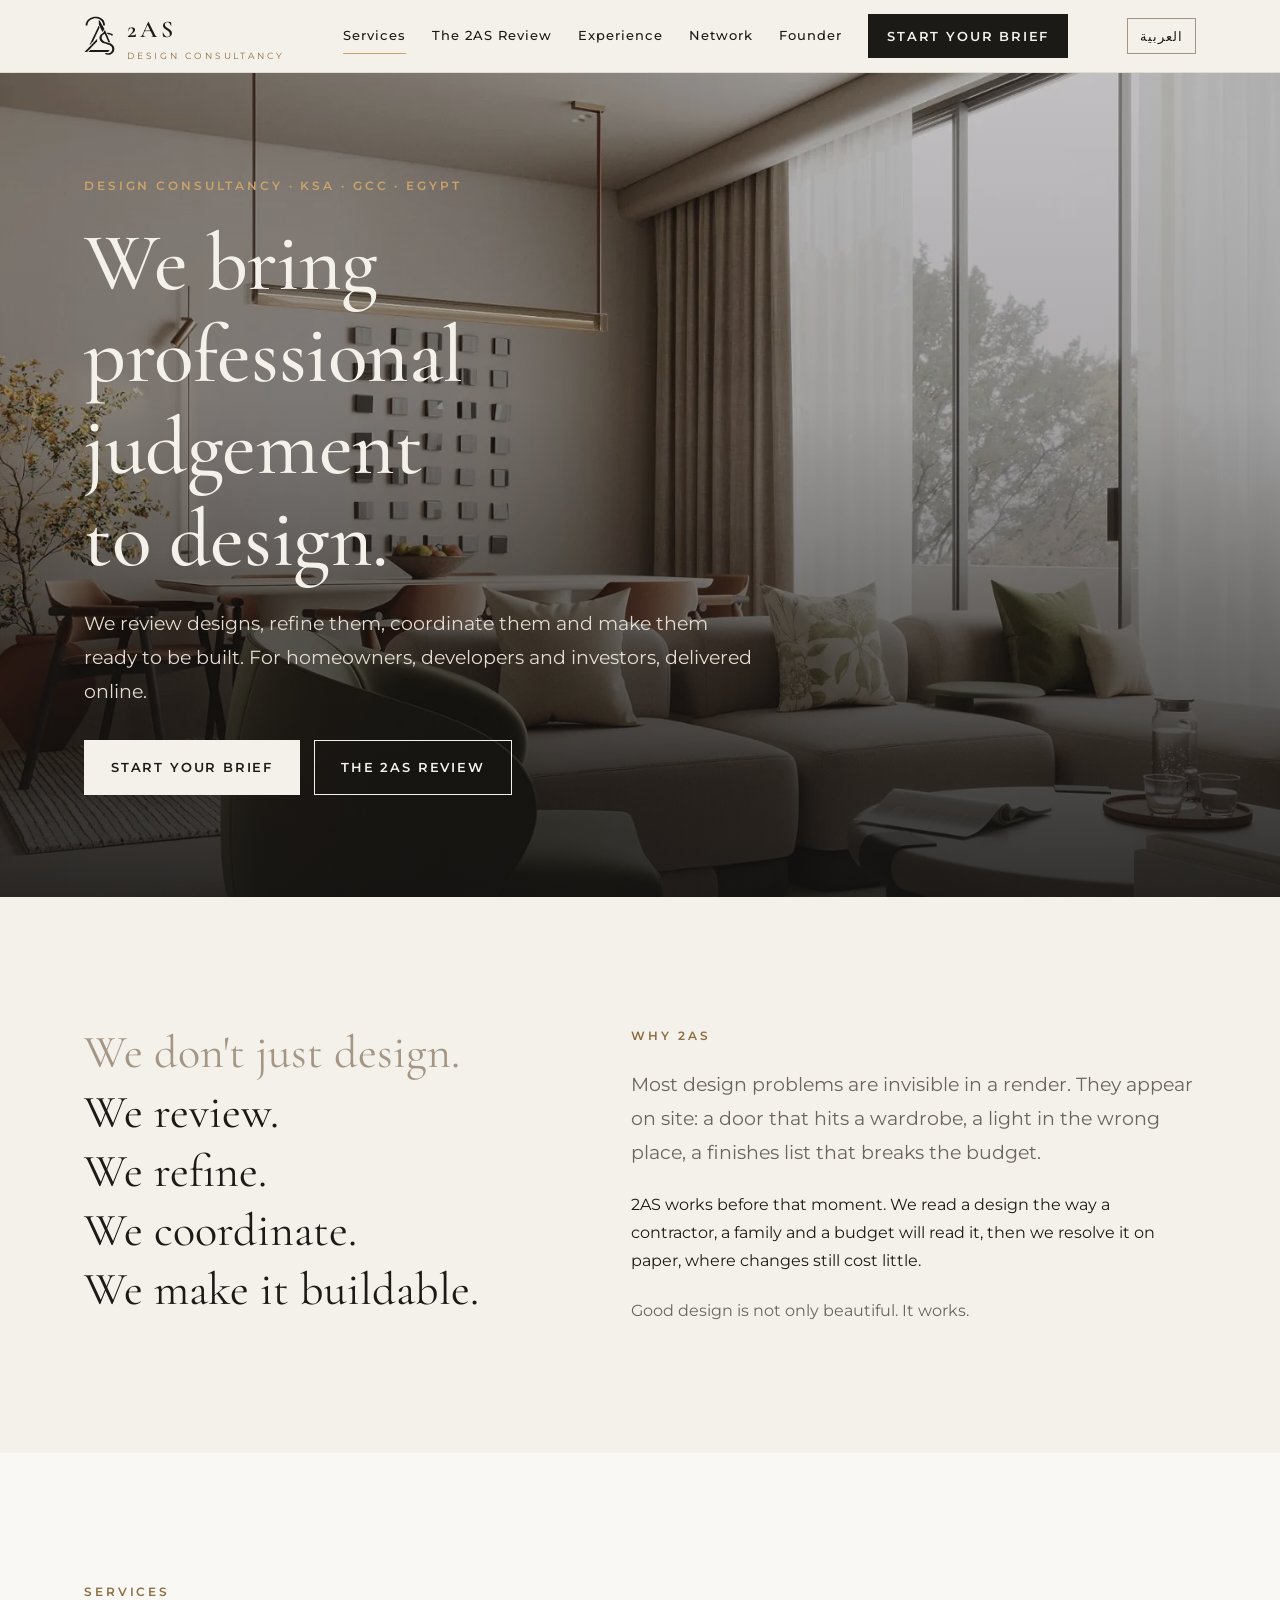
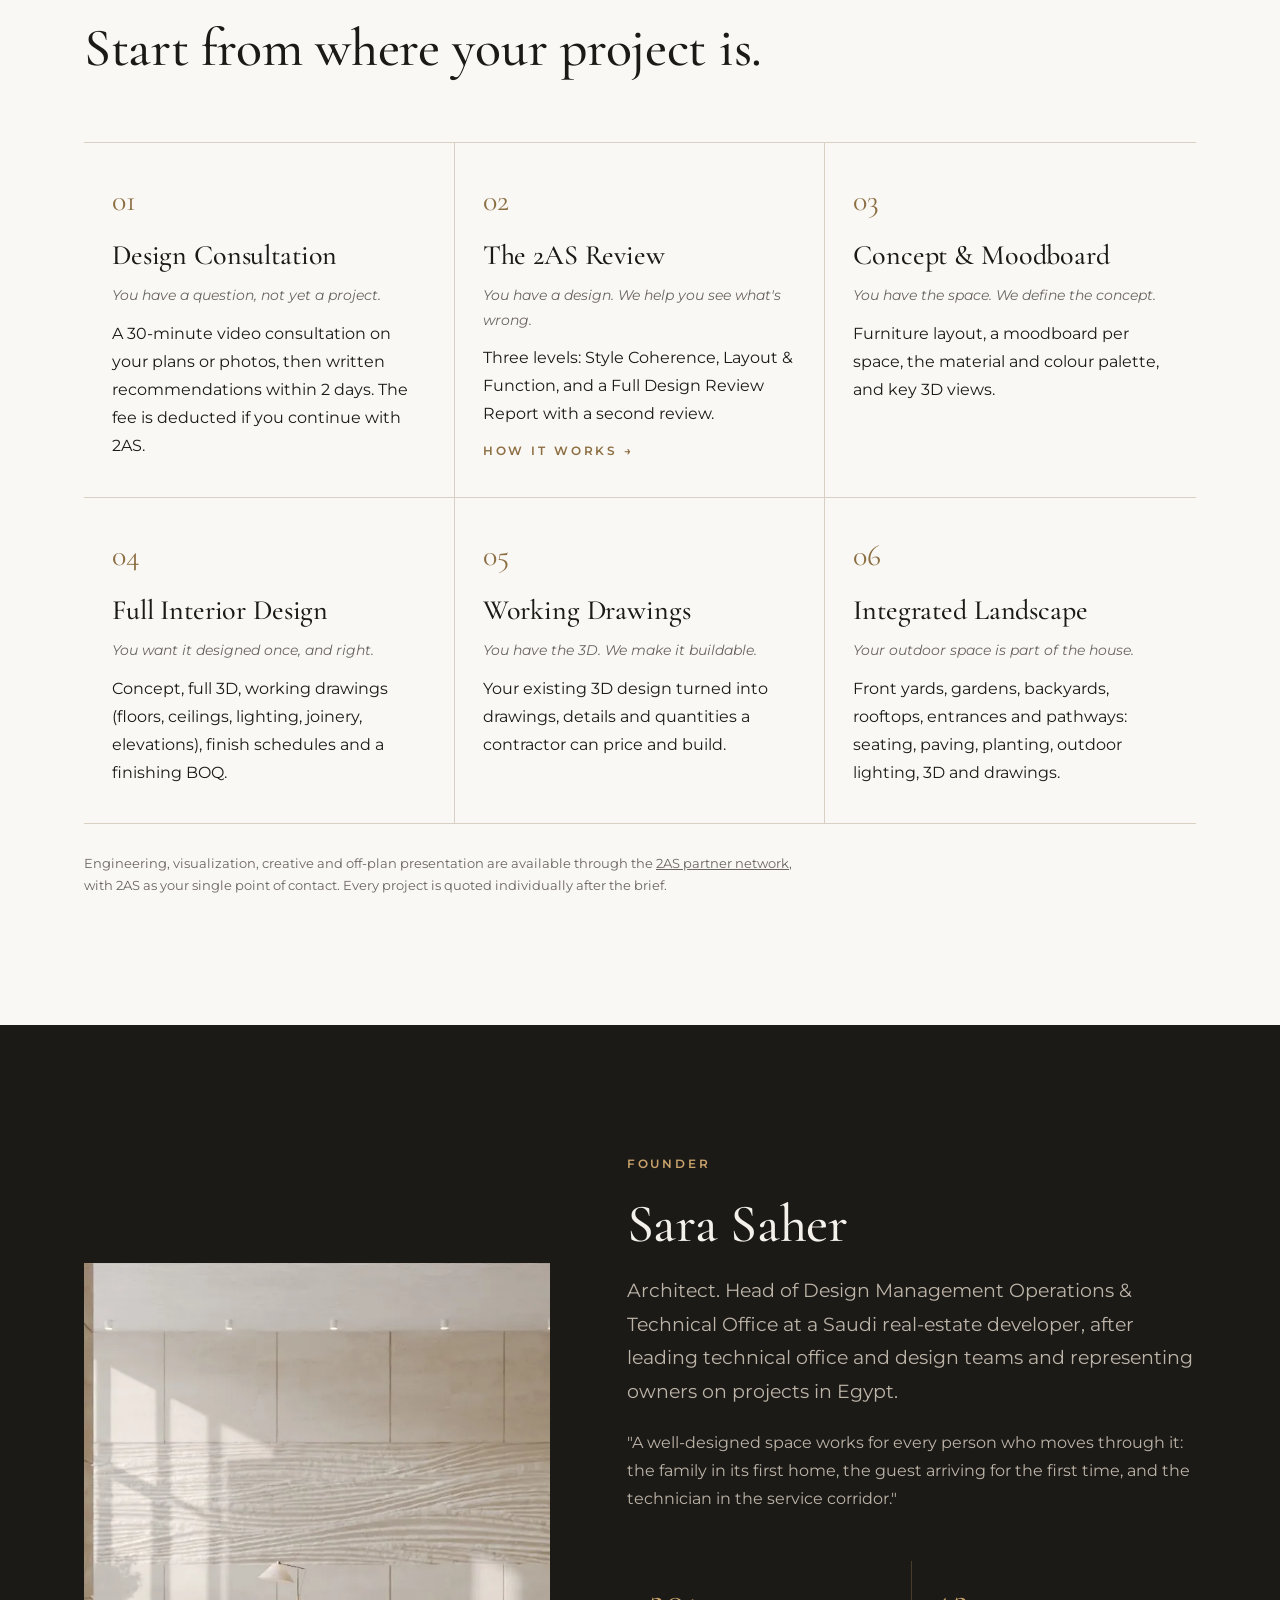
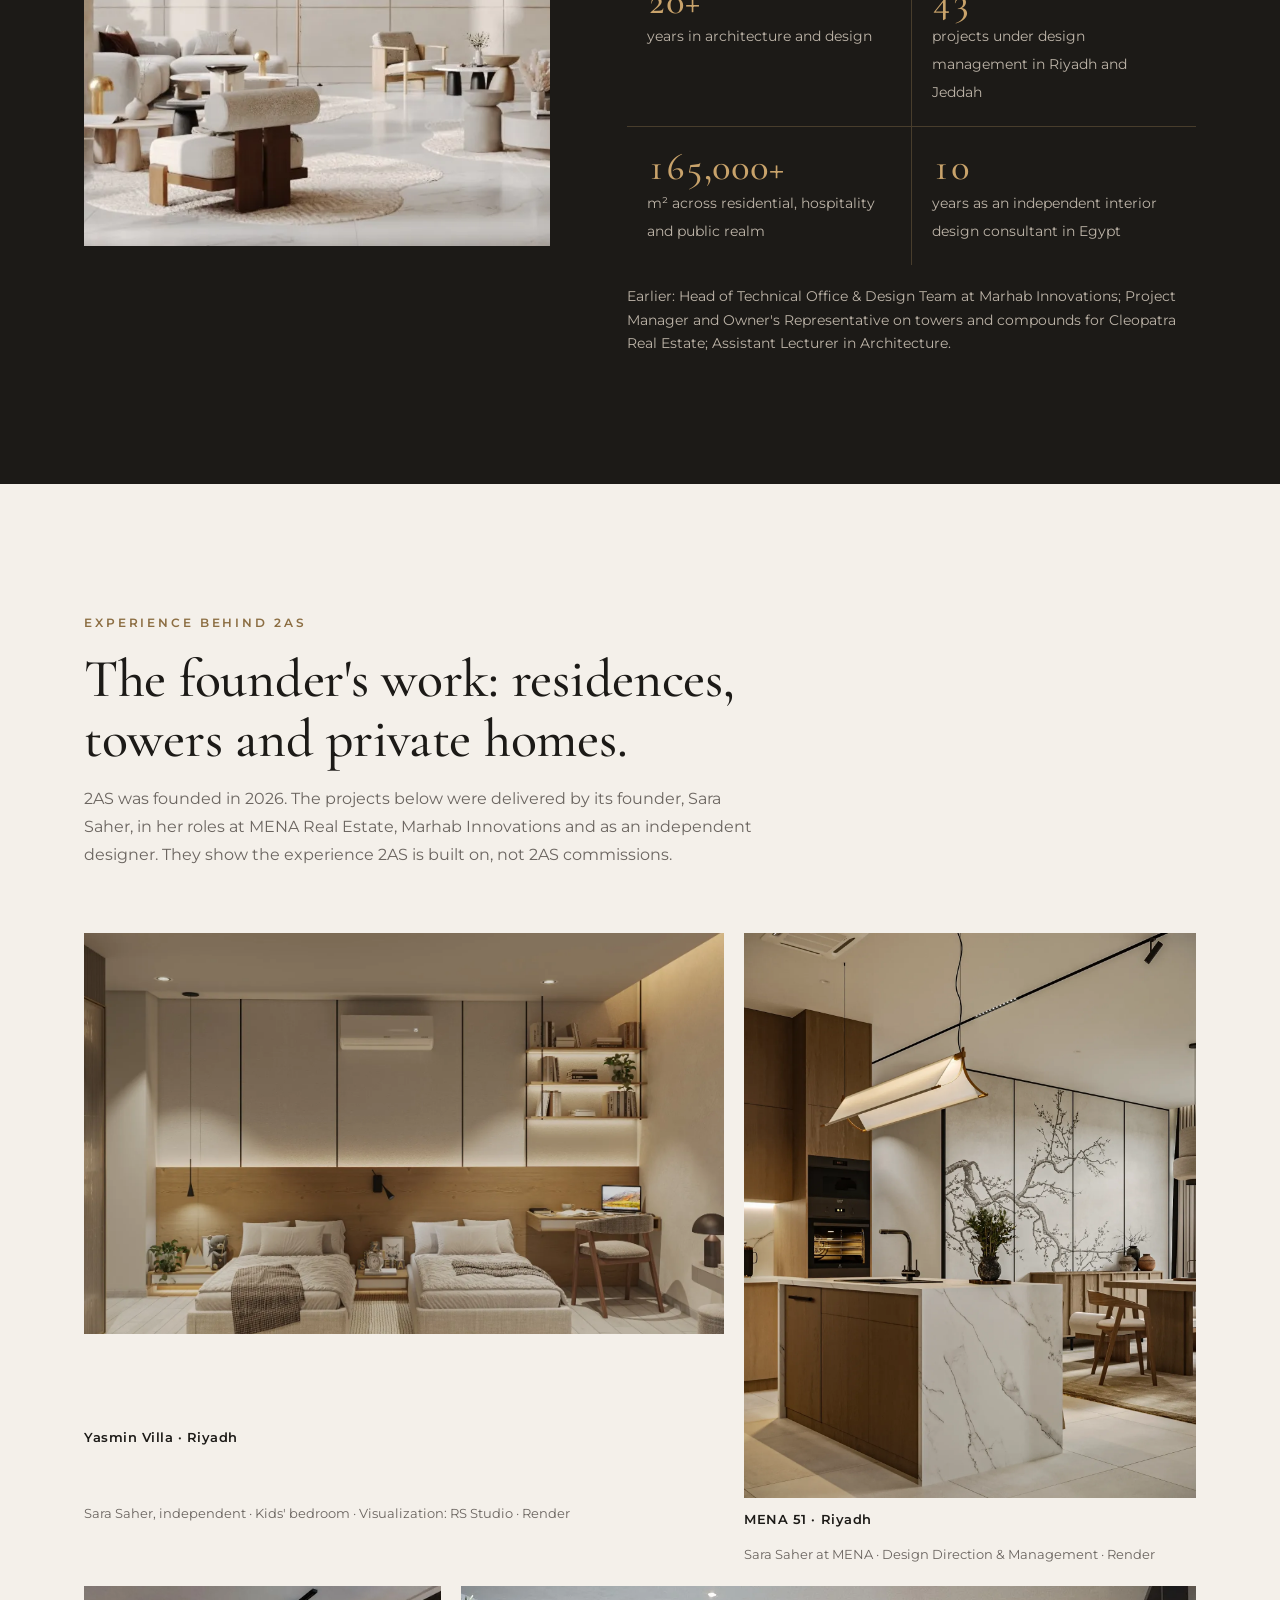
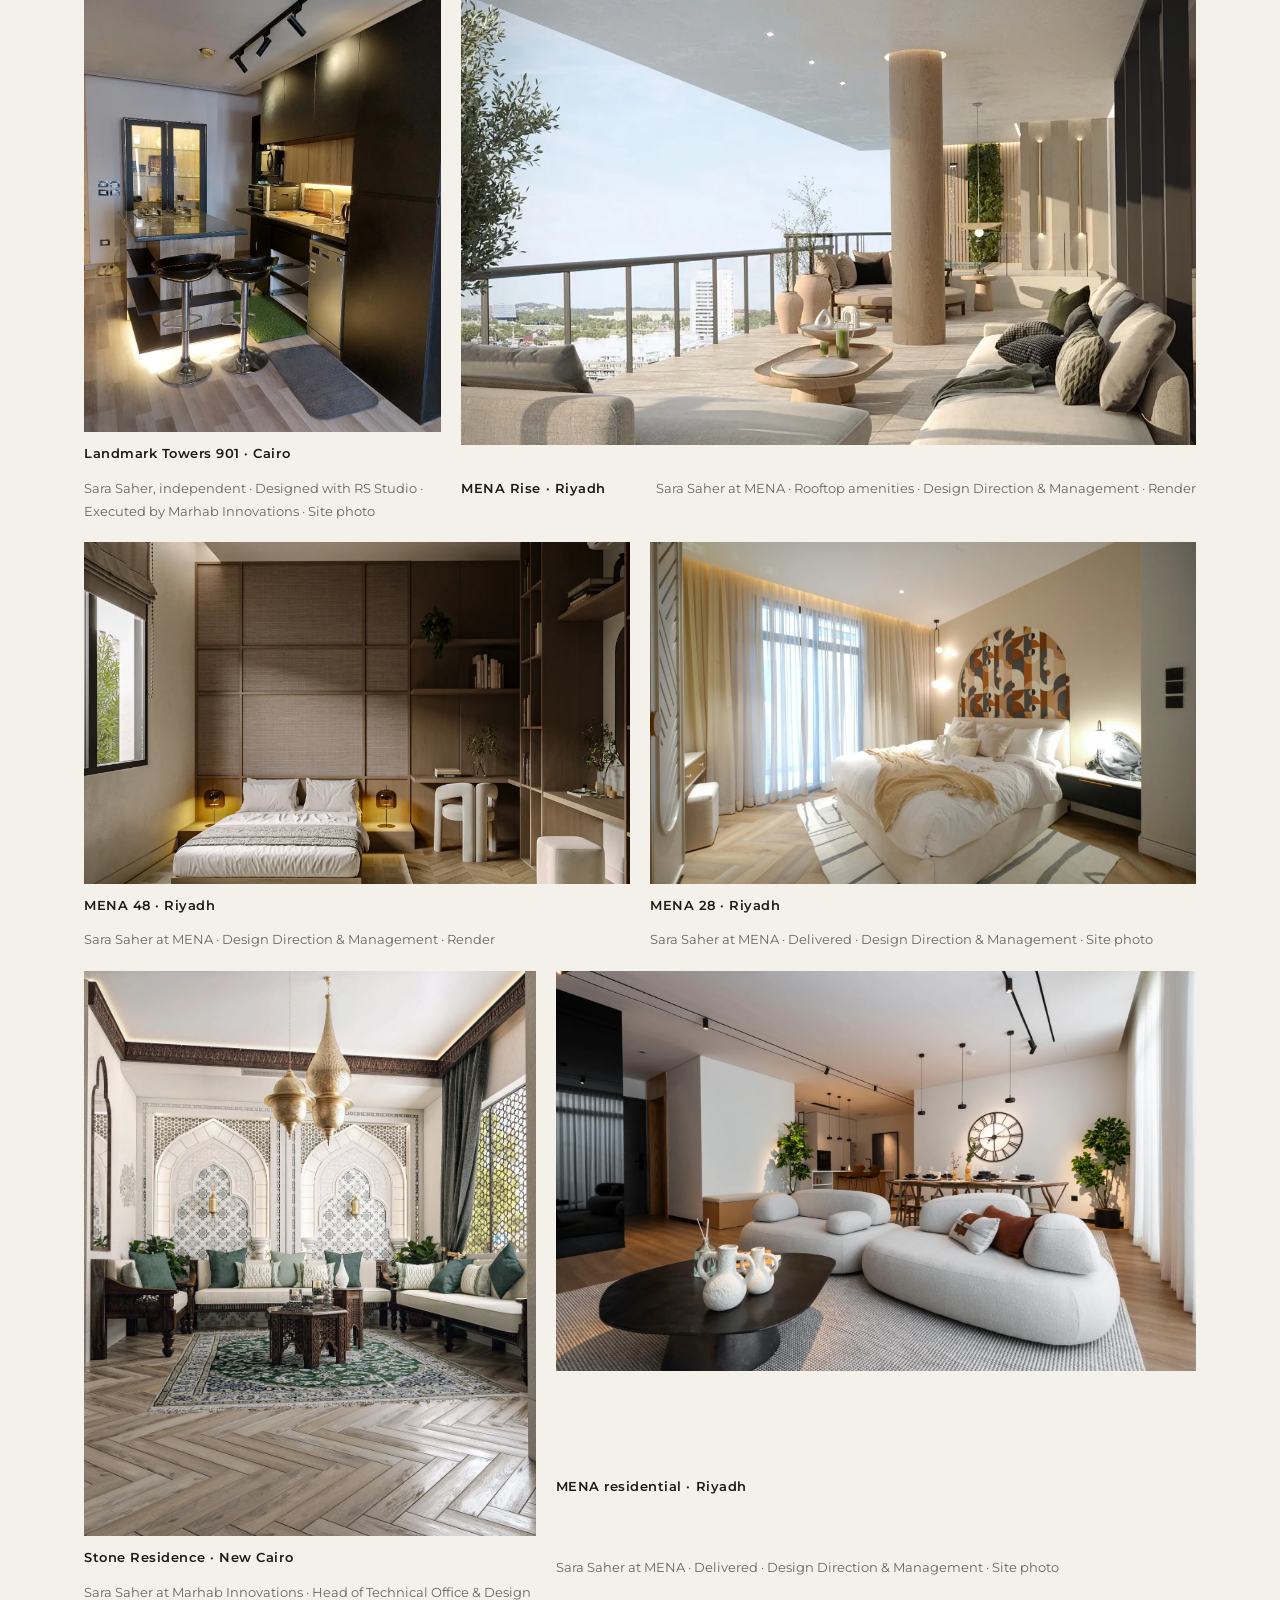
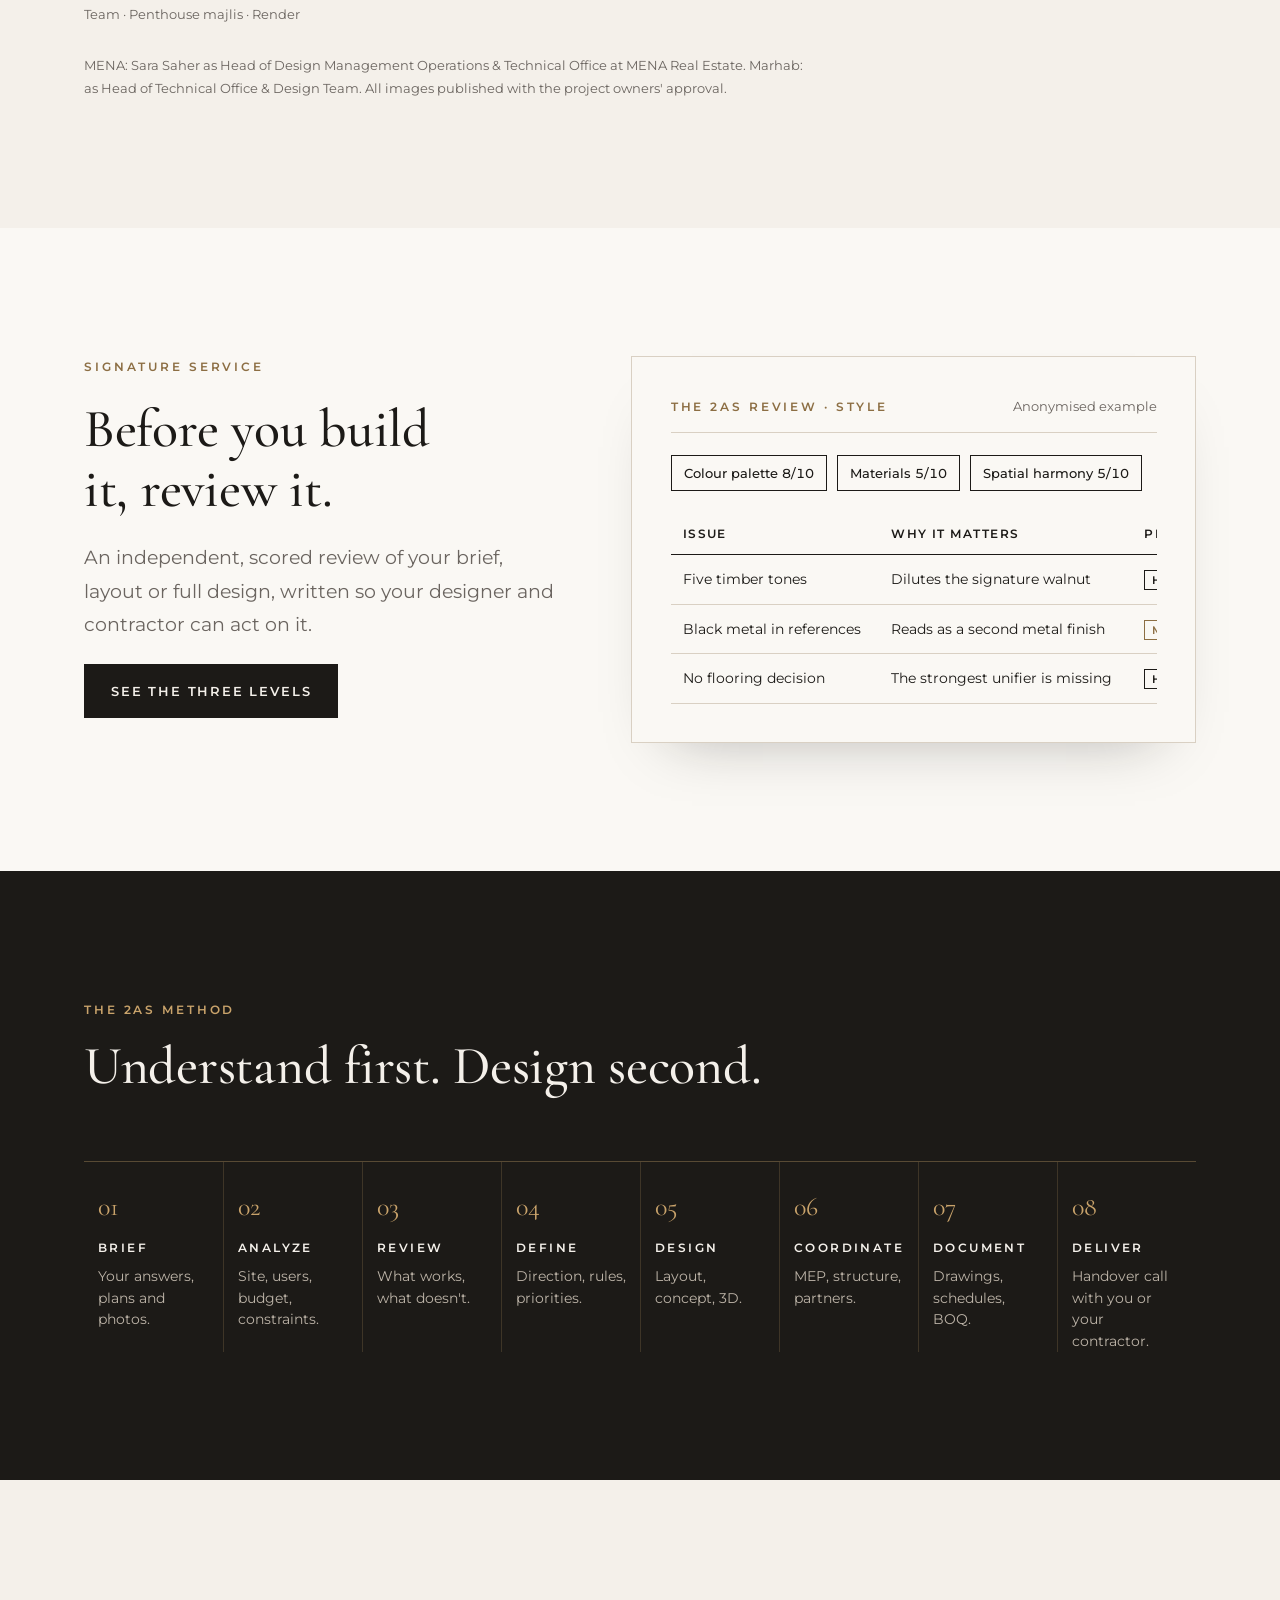
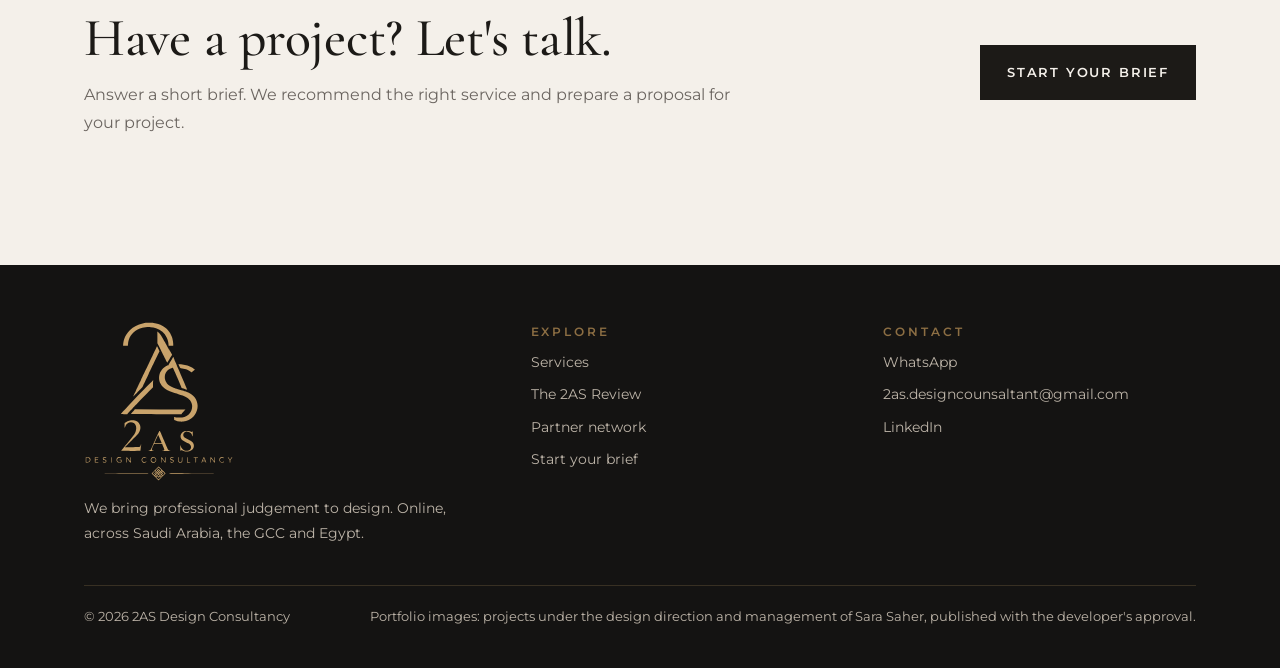
==== commit 295b4d92: "Add files via upload" ====
--- a/index.html
+++ b/index.html
@@ -102,33 +102,53 @@
   </div>
 </section>
 
+<!-- FOUNDER -->
+<section id="founder" class="dark">
+  <div class="wrap founder">
+    <img src="menarise-lobby.webp" alt="Residential lobby lounge with travertine walls, MENA Rise, Riyadh" loading="lazy" style="aspect-ratio:4/5;object-fit:cover;width:100%">
+    <div style="display:grid;gap:20px">
+      <div class="label"><span lang="en">Founder</span><span lang="ar">المؤسِّسة</span></div>
+      <h2><span lang="en">Sara Saher</span><span lang="ar">سارة ساهر</span></h2>
+      <p class="lead"><span lang="en">Architect. Head of Design Management Operations &amp; Technical Office at a Saudi real-estate developer, after leading technical office and design teams and representing owners on projects in Egypt.</span><span lang="ar">معمارية. رئيسة إدارة عمليات التصميم والمكتب الفني لدى مطوّر عقاري سعودي، بعد قيادة فرق المكاتب الفنية والتصميم وتمثيل المُلّاك في مشاريع بمصر.</span></p>
+      <p class="muted"><span lang="en">"A well-designed space works for every person who moves through it: the family in its first home, the guest arriving for the first time, and the technician in the service corridor."</span><span lang="ar">«المساحة المصممة جيدًا تخدم كل من يتحرك فيها: الأسرة في أول بيت لها، والضيف القادم لأول مرة، والفني في ممر الخدمة.»</span></p>
+      <div class="facts">
+        <div class="fact"><b>20+</b><span><span lang="en">years in architecture and design</span><span lang="ar">عامًا في العمارة والتصميم</span></span></div>
+        <div class="fact"><b>43</b><span><span lang="en">projects under design management in Riyadh and Jeddah</span><span lang="ar">مشروعًا تحت إدارة التصميم في الرياض وجدة</span></span></div>
+        <div class="fact"><b>165,000+</b><span><span lang="en">m² across residential, hospitality and public realm</span><span lang="ar">م² في مشاريع سكنية وضيافة ومساحات عامة</span></span></div>
+        <div class="fact"><b>10</b><span><span lang="en">years as an independent interior design consultant in Egypt</span><span lang="ar">سنوات استشارية تصميم داخلي مستقلة في مصر</span></span></div>
+      </div>
+      <p style="font-size:13.5px;color:#BDB4A8"><span lang="en">Earlier: Head of Technical Office &amp; Design Team at Marhab Innovations; Project Manager and Owner's Representative on towers and compounds for Cleopatra Real Estate; Assistant Lecturer in Architecture.</span><span lang="ar">سابقًا: رئيسة المكتب الفني وفريق التصميم في Marhab Innovations، ومديرة مشروعات وممثلة للمالك في أبراج ومجمعات Cleopatra Real Estate، ومدرّسة مساعدة بقسم العمارة.</span></p>
+    </div>
+  </div>
+</section>
+
 <!-- WORK -->
 <section id="work">
   <div class="wrap">
     <div class="sec-head">
-      <div class="label"><span lang="en">Selected work</span><span lang="ar">أعمال مختارة</span></div>
-      <h2><span lang="en">Residences, towers and private homes.</span><span lang="ar">مساكن، وأبراج، وبيوت خاصة.</span></h2>
-      <p class="muted"><span lang="en">Each project names the role Sara Saher played. Renders and site photos are labelled as such.</span><span lang="ar">يوضّح كل مشروع دور سارة ساهر فيه، مع تمييز صور الـ 3D عن صور التنفيذ.</span></p>
+      <div class="label"><span lang="en">Experience behind 2AS</span><span lang="ar">الخبرة وراء 2AS</span></div>
+      <h2><span lang="en">The founder's work: residences, towers and private homes.</span><span lang="ar">أعمال المؤسِّسة: مساكن، وأبراج، وبيوت خاصة.</span></h2>
+      <p class="muted"><span lang="en">2AS was founded in 2026. The projects below were delivered by its founder, Sara Saher, in her roles at MENA Real Estate, Marhab Innovations and as an independent designer. They show the experience 2AS is built on, not 2AS commissions.</span><span lang="ar">تأسست 2AS عام 2026. المشاريع التالية نفّذتها مؤسِّستها سارة ساهر خلال عملها في MENA العقارية وMarhab Innovations وكمصممة مستقلة؛ وهي تعرض الخبرة التي بُنيت عليها 2AS، وليست مشاريع لصالح المكتب.</span></p>
     </div>
     <div class="work">
       <figure class="c7 w-wide"><img src="yasmin-kids-twin.webp" alt="Twin kids' bedroom with oak headboard wall, built-in desk and shelving" loading="lazy">
-        <figcaption><b>Yasmin Villa · Riyadh</b><span><span lang="en">Kids' bedroom · Design direction: Sara Saher · Visualization: RS Studio · Render</span><span lang="ar">غرفة أطفال · توجيه التصميم: سارة ساهر · الإظهار: RS Studio · 3D</span></span></figcaption></figure>
+        <figcaption><b>Yasmin Villa · Riyadh</b><span><span lang="en">Sara Saher, independent · Kids' bedroom · Visualization: RS Studio · Render</span><span lang="ar">سارة ساهر، عمل مستقل · غرفة أطفال · الإظهار: RS Studio · 3D</span></span></figcaption></figure>
       <figure class="c5"><img src="mena51-kitchen.webp" alt="Kitchen with marble waterfall island, oak joinery and painted tree panels" loading="lazy">
-        <figcaption><b>MENA 51 · Riyadh</b><span><span lang="en">Kitchen · Design Direction &amp; Management · Render</span><span lang="ar">مطبخ · توجيه وإدارة التصميم · 3D</span></span></figcaption></figure>
+        <figcaption><b>MENA 51 · Riyadh</b><span><span lang="en">Sara Saher at MENA · Design Direction &amp; Management · Render</span><span lang="ar">سارة ساهر في MENA · توجيه وإدارة التصميم · 3D</span></span></figcaption></figure>
       <figure class="c4"><img src="landmark901-kitchen-v.webp" alt="Executed kitchen with black island, LED underlighting and bar stools" loading="lazy">
-        <figcaption><b>Landmark Towers 901 · Cairo</b><span><span lang="en">Designed with RS Studio · Executed by Marhab Innovations · Site photo</span><span lang="ar">تصميم مع RS Studio · تنفيذ Marhab Innovations · صورة تنفيذ</span></span></figcaption></figure>
+        <figcaption><b>Landmark Towers 901 · Cairo</b><span><span lang="en">Sara Saher, independent · Designed with RS Studio · Executed by Marhab Innovations · Site photo</span><span lang="ar">سارة ساهر، عمل مستقل · تصميم مع RS Studio · تنفيذ Marhab Innovations · صورة تنفيذ</span></span></figcaption></figure>
       <figure class="c8 w-wide"><img src="menarise-terrace.webp" alt="Covered rooftop terrace with timber column and lounge seating above Riyadh" loading="lazy">
-        <figcaption><b>MENA Rise · Riyadh</b><span><span lang="en">Rooftop amenities · Design Direction &amp; Management · Render</span><span lang="ar">مرافق السطح · توجيه وإدارة التصميم · 3D</span></span></figcaption></figure>
+        <figcaption><b>MENA Rise · Riyadh</b><span><span lang="en">Sara Saher at MENA · Rooftop amenities · Design Direction &amp; Management · Render</span><span lang="ar">سارة ساهر في MENA · مرافق السطح · توجيه وإدارة التصميم · 3D</span></span></figcaption></figure>
       <figure class="c6 w-wide"><img src="mena48-bedroom.webp" alt="Bedroom with fabric panel wall, oak joinery and built-in desk" loading="lazy">
-        <figcaption><b>MENA 48 · Riyadh</b><span><span lang="en">Bedroom · Design Direction &amp; Management · Render</span><span lang="ar">غرفة نوم · توجيه وإدارة التصميم · 3D</span></span></figcaption></figure>
+        <figcaption><b>MENA 48 · Riyadh</b><span><span lang="en">Sara Saher at MENA · Design Direction &amp; Management · Render</span><span lang="ar">سارة ساهر في MENA · توجيه وإدارة التصميم · 3D</span></span></figcaption></figure>
       <figure class="c6 w-wide"><img src="mena28-bedroom.webp" alt="Delivered bedroom with arched geometric headboard wall" loading="lazy">
-        <figcaption><b>MENA 28 · Riyadh</b><span><span lang="en">Delivered · Design Direction &amp; Management · Site photo</span><span lang="ar">منفّذ · توجيه وإدارة التصميم · صورة تنفيذ</span></span></figcaption></figure>
+        <figcaption><b>MENA 28 · Riyadh</b><span><span lang="en">Sara Saher at MENA · Delivered · Design Direction &amp; Management · Site photo</span><span lang="ar">سارة ساهر في MENA · منفّذ · توجيه وإدارة التصميم · صورة تنفيذ</span></span></figcaption></figure>
       <figure class="c5"><img src="stone-majlis.webp" alt="Majlis with carved arch panels, brass lanterns and herringbone floor" loading="lazy">
-        <figcaption><b>Stone Residence · New Cairo</b><span><span lang="en">Penthouse majlis · Head of Technical Office &amp; Design Team, Marhab Innovations · Render</span><span lang="ar">مجلس بنتهاوس · رئيسة المكتب الفني وفريق التصميم، Marhab Innovations · 3D</span></span></figcaption></figure>
-      <figure class="c7 w-wide"><img src="menarise-lobby.webp" alt="Residential lobby lounge with travertine walls and sculpted seating" loading="lazy">
-        <figcaption><b>MENA Rise · Riyadh</b><span><span lang="en">Lobby lounge · Design Direction &amp; Management · Render</span><span lang="ar">صالة اللوبي · توجيه وإدارة التصميم · 3D</span></span></figcaption></figure>
-    </div>
-    <p class="credit"><span lang="en">MENA projects: Sara Saher as Head of Design Management Operations at the Saudi developer. All images published with the project owners' approval.</span><span lang="ar">مشاريع MENA: سارة ساهر بصفتها رئيسة إدارة عمليات التصميم لدى المطوّر السعودي. جميع الصور منشورة بموافقة أصحاب المشاريع.</span></p>
+        <figcaption><b>Stone Residence · New Cairo</b><span><span lang="en">Sara Saher at Marhab Innovations · Head of Technical Office &amp; Design Team · Penthouse majlis · Render</span><span lang="ar">سارة ساهر في Marhab Innovations · رئيسة المكتب الفني وفريق التصميم · مجلس بنتهاوس · 3D</span></span></figcaption></figure>
+      <figure class="c7 w-wide"><img src="mena-delivered-living.webp" alt="Delivered open-plan living and dining room with pebble sofas and black pendant lights" loading="lazy">
+        <figcaption><b>MENA residential · Riyadh</b><span><span lang="en">Sara Saher at MENA · Delivered · Design Direction &amp; Management · Site photo</span><span lang="ar">سارة ساهر في MENA · منفّذ · توجيه وإدارة التصميم · صورة تنفيذ</span></span></figcaption></figure>
+    </div>
+    <p class="credit"><span lang="en">MENA: Sara Saher as Head of Design Management Operations &amp; Technical Office at MENA Real Estate. Marhab: as Head of Technical Office &amp; Design Team. All images published with the project owners' approval.</span><span lang="ar">MENA: سارة ساهر بصفتها رئيسة إدارة عمليات التصميم والمكتب الفني في MENA العقارية. Marhab: بصفتها رئيسة المكتب الفني وفريق التصميم. جميع الصور منشورة بموافقة أصحاب المشاريع.</span></p>
   </div>
 </section>
 
@@ -183,26 +203,6 @@
   </div>
 </section>
 
-<!-- FOUNDER -->
-<section id="founder" class="dark" style="padding-top:0">
-  <div class="wrap founder">
-    <img src="landmark901-bath.webp" alt="Executed bathroom with maze-pattern stone tiles and a round backlit mirror, Landmark Towers 901, Cairo" loading="lazy" style="aspect-ratio:4/5;object-fit:cover;width:100%">
-    <div style="display:grid;gap:20px">
-      <div class="label"><span lang="en">Founder</span><span lang="ar">المؤسِّسة</span></div>
-      <h2><span lang="en">Sara Saher</span><span lang="ar">سارة ساهر</span></h2>
-      <p class="lead"><span lang="en">Architect. Head of Design Management Operations &amp; Technical Office at a Saudi real-estate developer, after leading technical office and design teams and representing owners on projects in Egypt.</span><span lang="ar">معمارية. رئيسة إدارة عمليات التصميم والمكتب الفني لدى مطوّر عقاري سعودي، بعد قيادة فرق المكاتب الفنية والتصميم وتمثيل المُلّاك في مشاريع بمصر.</span></p>
-      <p class="muted"><span lang="en">"A well-designed space works for every person who moves through it: the family in its first home, the guest arriving for the first time, and the technician in the service corridor."</span><span lang="ar">«المساحة المصممة جيدًا تخدم كل من يتحرك فيها: الأسرة في أول بيت لها، والضيف القادم لأول مرة، والفني في ممر الخدمة.»</span></p>
-      <div class="facts">
-        <div class="fact"><b>20+</b><span><span lang="en">years in architecture and design</span><span lang="ar">عامًا في العمارة والتصميم</span></span></div>
-        <div class="fact"><b>43</b><span><span lang="en">projects under design management in Riyadh and Jeddah</span><span lang="ar">مشروعًا تحت إدارة التصميم في الرياض وجدة</span></span></div>
-        <div class="fact"><b>165,000+</b><span><span lang="en">m² across residential, hospitality and public realm</span><span lang="ar">م² في مشاريع سكنية وضيافة ومساحات عامة</span></span></div>
-        <div class="fact"><b>10</b><span><span lang="en">years as an independent interior design consultant in Egypt</span><span lang="ar">سنوات استشارية تصميم داخلي مستقلة في مصر</span></span></div>
-      </div>
-      <p style="font-size:13.5px;color:#BDB4A8"><span lang="en">Earlier: Head of Technical Office &amp; Design Team at Marhab Innovations; Project Manager and Owner's Representative on towers and compounds for Cleopatra Real Estate; Assistant Lecturer in Architecture.</span><span lang="ar">سابقًا: رئيسة المكتب الفني وفريق التصميم في Marhab Innovations، ومديرة مشروعات وممثلة للمالك في أبراج ومجمعات Cleopatra Real Estate، ومدرّسة مساعدة بقسم العمارة.</span></p>
-    </div>
-  </div>
-</section>
-
 <!-- CTA -->
 <section>
   <div class="wrap cta-band">
--- a/site.css
+++ b/site.css
@@ -100,7 +100,13 @@
 /* work */
 .work{display:grid;grid-template-columns:repeat(12,minmax(0,1fr));gap:20px}
 .work figure{margin:0;display:grid;gap:10px;min-width:0}
-.work figure img{width:100%;height:100%;object-fit:cover;aspect-ratio:4/5}
+.work figure img{width:100%;height:auto;object-fit:cover;aspect-ratio:4/5}
+.c12{grid-column:span 12}
+.brand small{white-space:nowrap}
+@media (max-width:520px){.brand b{font-size:21px}.brand small{font-size:7.5px;letter-spacing:.24em}.brand img{height:34px}}
+.partner .plogo{height:72px;display:flex;align-items:center;margin-bottom:4px}
+.partner .plogo img{max-height:64px;width:auto;max-width:220px;object-fit:contain}
+.partner .plogo .wordmark{font-family:var(--f-display);font-size:26px;font-weight:600;letter-spacing:.06em;color:var(--charcoal)}
 .work .w-wide img{aspect-ratio:16/10}
 .work figcaption{font-size:13px;color:var(--grey);display:flex;justify-content:space-between;gap:12px;flex-wrap:wrap}
 .work figcaption b{color:var(--charcoal);font-weight:600;letter-spacing:.04em}
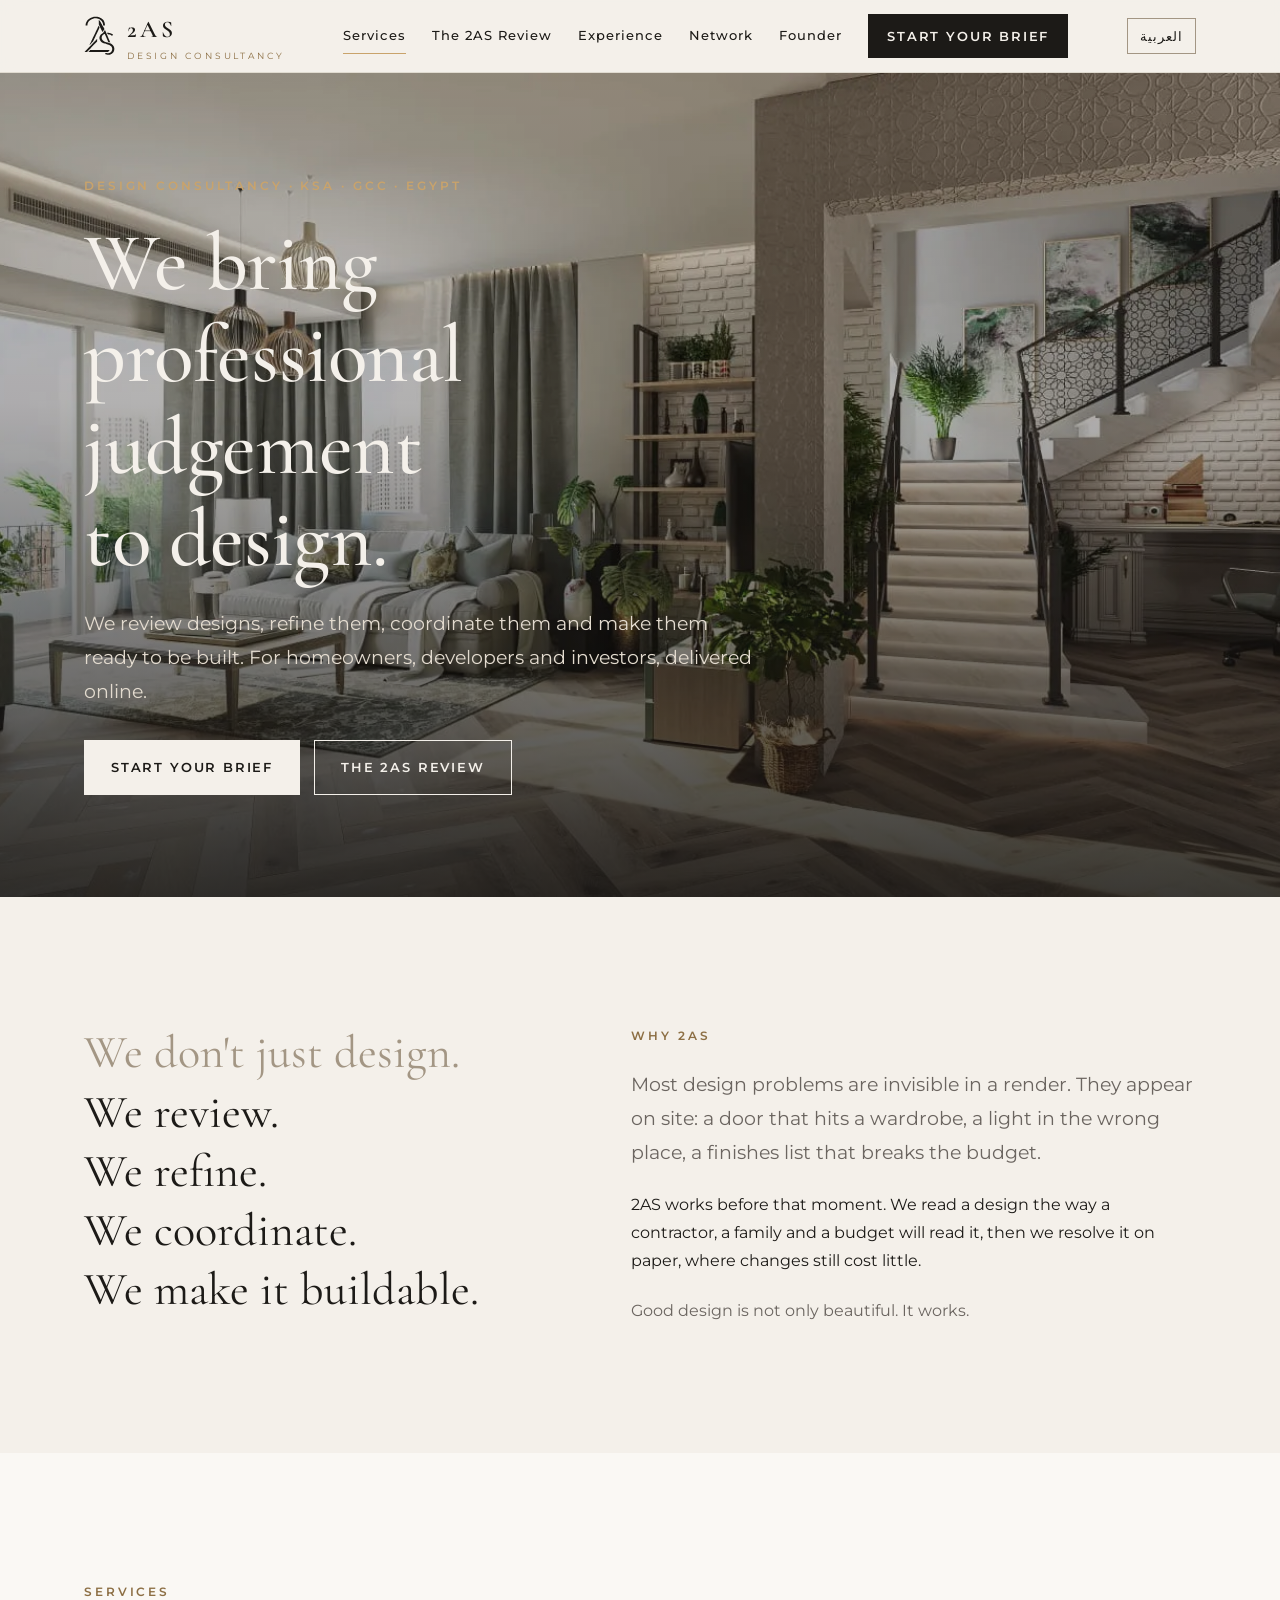
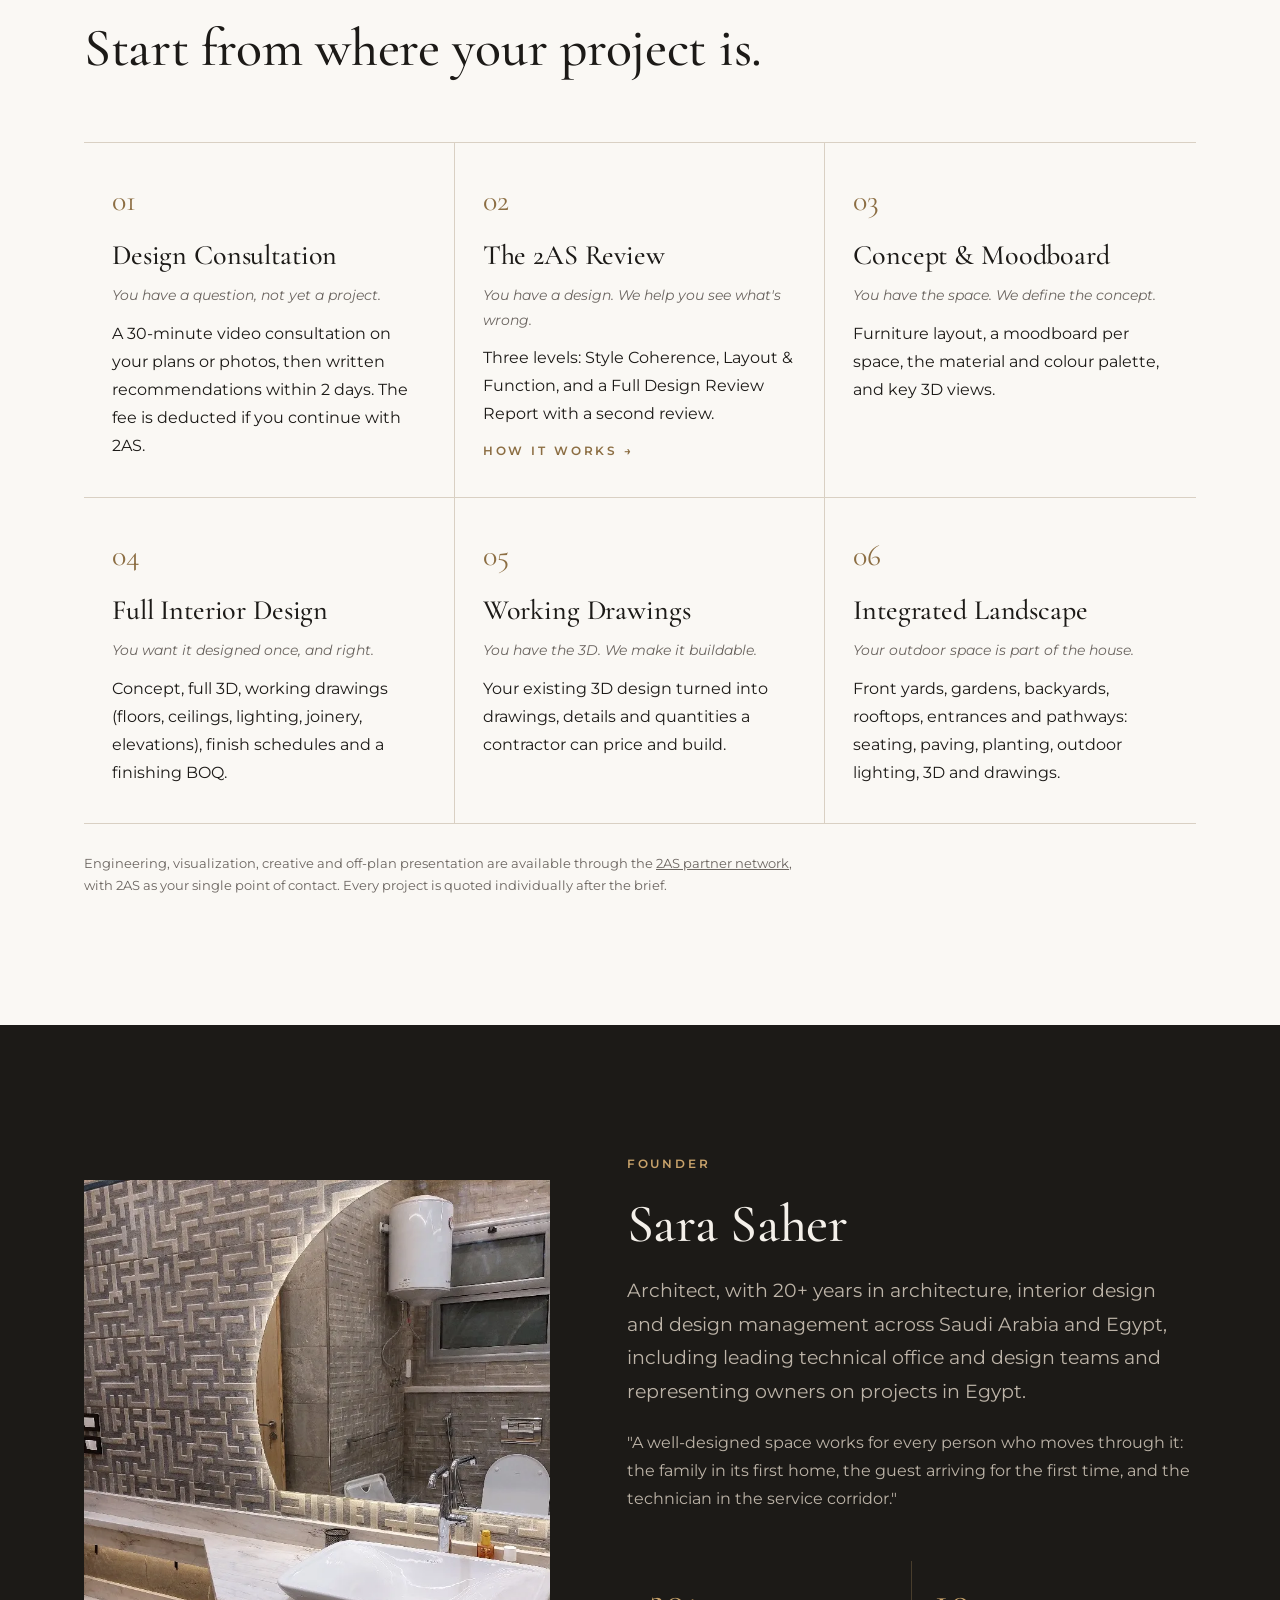
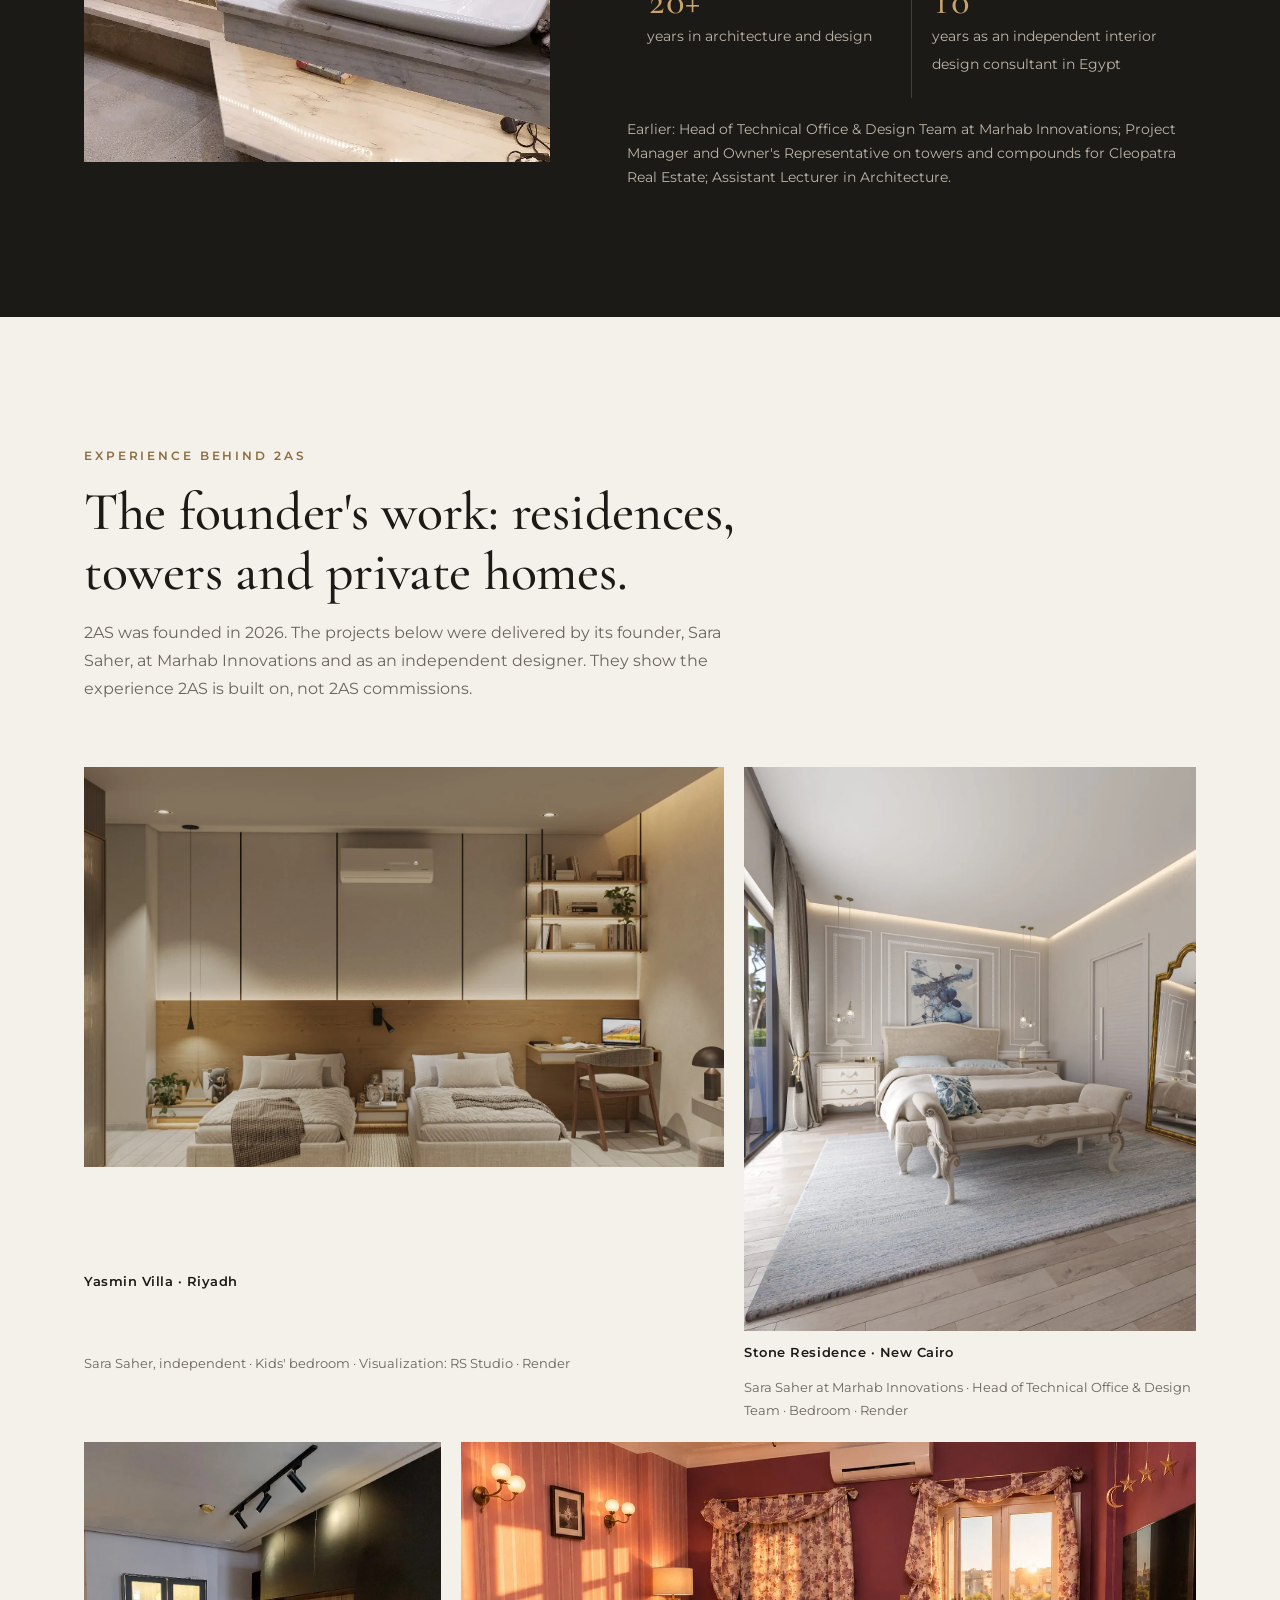
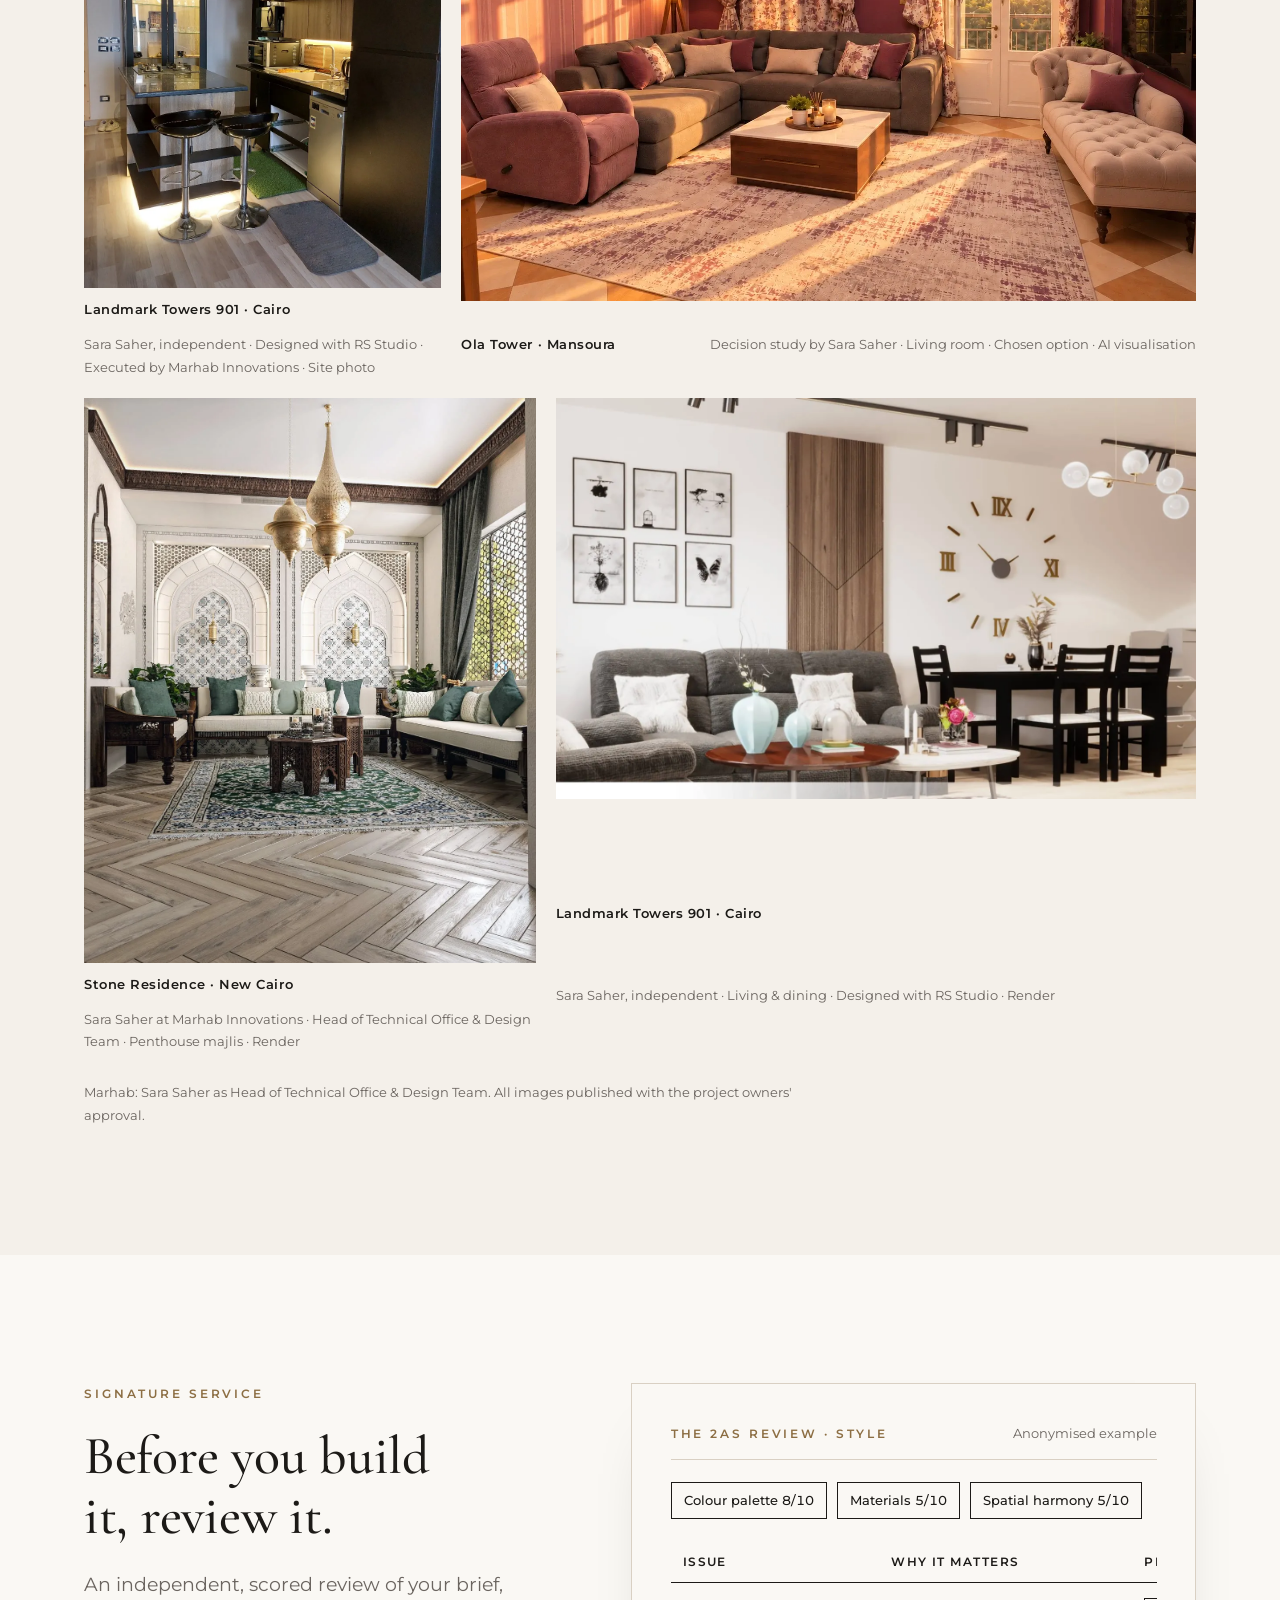
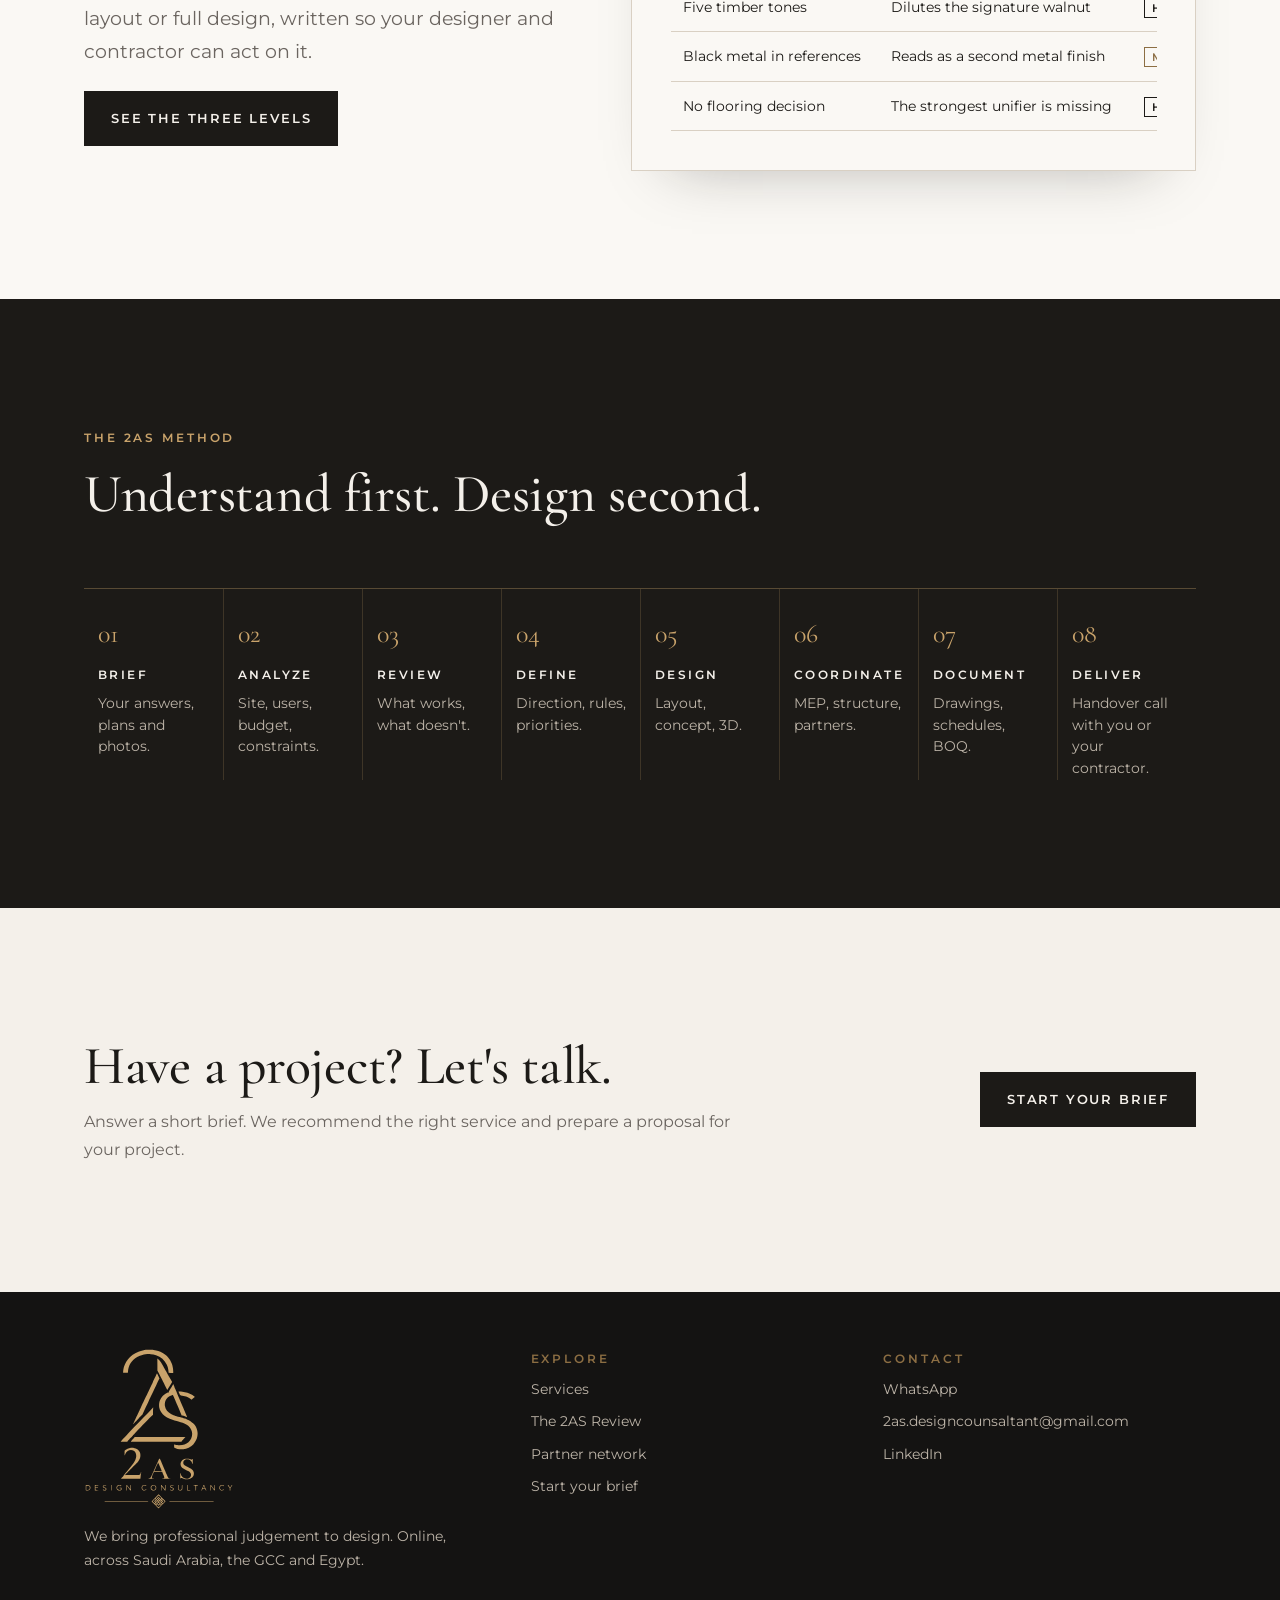
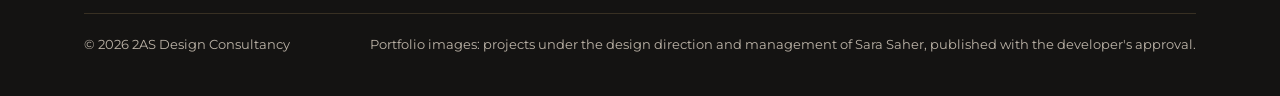
==== commit c28e19ee: "Update home page" ====
--- a/index.html
+++ b/index.html
@@ -7,7 +7,7 @@
 <meta name="description" content="2AS is an online design consultancy for homeowners, developers and investors in Saudi Arabia, the GCC and Egypt. Interior design, design review, working drawings and integrated landscape.">
 <meta property="og:title" content="2AS Design Consultancy">
 <meta property="og:description" content="We bring professional judgement to design. Interior design, design review and working drawings across KSA, the GCC and Egypt.">
-<meta property="og:image" content="mena51-living.webp">
+<meta property="og:image" content="stone-living.webp">
 <link rel="icon" href="2AS_mark_charcoal.svg" type="image/svg+xml">
 <link rel="preconnect" href="https://fonts.googleapis.com"><link rel="preconnect" href="https://fonts.gstatic.com" crossorigin>
 <link href="https://fonts.googleapis.com/css2?family=Cormorant+Garamond:ital,wght@0,500;0,600;1,500&family=Montserrat:wght@400;500;600&family=El+Messiri:wght@500;600&family=IBM+Plex+Sans+Arabic:wght@400;500;600&display=swap" rel="stylesheet">
@@ -21,7 +21,7 @@
 
 <!-- HERO -->
 <section class="hero">
-  <img class="bg" src="mena51-living.webp" alt="Living room with linen sofa, olive armchair and linear pendant, MENA 51, Riyadh">
+  <img class="bg" src="stone-living.webp" alt="Living room with herringbone floor and a lit staircase, Stone Residence, New Cairo">
   <div class="wrap">
     <div class="label"><span lang="en">Design consultancy · KSA · GCC · Egypt</span><span lang="ar">استشارات تصميم · السعودية · الخليج · مصر</span></div>
     <h1><span lang="en">We bring professional judgement to design.</span><span lang="ar">نُضيف إلى التصميم حُكمًا مهنيًا.</span></h1>
@@ -105,16 +105,14 @@
 <!-- FOUNDER -->
 <section id="founder" class="dark">
   <div class="wrap founder">
-    <img src="menarise-lobby.webp" alt="Residential lobby lounge with travertine walls, MENA Rise, Riyadh" loading="lazy" style="aspect-ratio:4/5;object-fit:cover;width:100%">
+    <img src="landmark901-bath.webp" alt="Executed bathroom with maze-pattern stone tiles and a round backlit mirror, Landmark Towers 901, Cairo" loading="lazy" style="aspect-ratio:4/5;object-fit:cover;width:100%">
     <div style="display:grid;gap:20px">
       <div class="label"><span lang="en">Founder</span><span lang="ar">المؤسِّسة</span></div>
       <h2><span lang="en">Sara Saher</span><span lang="ar">سارة ساهر</span></h2>
-      <p class="lead"><span lang="en">Architect. Head of Design Management Operations &amp; Technical Office at a Saudi real-estate developer, after leading technical office and design teams and representing owners on projects in Egypt.</span><span lang="ar">معمارية. رئيسة إدارة عمليات التصميم والمكتب الفني لدى مطوّر عقاري سعودي، بعد قيادة فرق المكاتب الفنية والتصميم وتمثيل المُلّاك في مشاريع بمصر.</span></p>
+      <p class="lead"><span lang="en">Architect, with 20+ years in architecture, interior design and design management across Saudi Arabia and Egypt, including leading technical office and design teams and representing owners on projects in Egypt.</span><span lang="ar">معمارية بخبرة تتجاوز 20 عامًا في العمارة والتصميم الداخلي وإدارة التصميم بين السعودية ومصر، شملت قيادة فرق المكاتب الفنية والتصميم وتمثيل المُلّاك في مشاريع بمصر.</span></p>
       <p class="muted"><span lang="en">"A well-designed space works for every person who moves through it: the family in its first home, the guest arriving for the first time, and the technician in the service corridor."</span><span lang="ar">«المساحة المصممة جيدًا تخدم كل من يتحرك فيها: الأسرة في أول بيت لها، والضيف القادم لأول مرة، والفني في ممر الخدمة.»</span></p>
       <div class="facts">
         <div class="fact"><b>20+</b><span><span lang="en">years in architecture and design</span><span lang="ar">عامًا في العمارة والتصميم</span></span></div>
-        <div class="fact"><b>43</b><span><span lang="en">projects under design management in Riyadh and Jeddah</span><span lang="ar">مشروعًا تحت إدارة التصميم في الرياض وجدة</span></span></div>
-        <div class="fact"><b>165,000+</b><span><span lang="en">m² across residential, hospitality and public realm</span><span lang="ar">م² في مشاريع سكنية وضيافة ومساحات عامة</span></span></div>
         <div class="fact"><b>10</b><span><span lang="en">years as an independent interior design consultant in Egypt</span><span lang="ar">سنوات استشارية تصميم داخلي مستقلة في مصر</span></span></div>
       </div>
       <p style="font-size:13.5px;color:#BDB4A8"><span lang="en">Earlier: Head of Technical Office &amp; Design Team at Marhab Innovations; Project Manager and Owner's Representative on towers and compounds for Cleopatra Real Estate; Assistant Lecturer in Architecture.</span><span lang="ar">سابقًا: رئيسة المكتب الفني وفريق التصميم في Marhab Innovations، ومديرة مشروعات وممثلة للمالك في أبراج ومجمعات Cleopatra Real Estate، ومدرّسة مساعدة بقسم العمارة.</span></p>
@@ -128,27 +126,23 @@
     <div class="sec-head">
       <div class="label"><span lang="en">Experience behind 2AS</span><span lang="ar">الخبرة وراء 2AS</span></div>
       <h2><span lang="en">The founder's work: residences, towers and private homes.</span><span lang="ar">أعمال المؤسِّسة: مساكن، وأبراج، وبيوت خاصة.</span></h2>
-      <p class="muted"><span lang="en">2AS was founded in 2026. The projects below were delivered by its founder, Sara Saher, in her roles at MENA Real Estate, Marhab Innovations and as an independent designer. They show the experience 2AS is built on, not 2AS commissions.</span><span lang="ar">تأسست 2AS عام 2026. المشاريع التالية نفّذتها مؤسِّستها سارة ساهر خلال عملها في MENA العقارية وMarhab Innovations وكمصممة مستقلة؛ وهي تعرض الخبرة التي بُنيت عليها 2AS، وليست مشاريع لصالح المكتب.</span></p>
+      <p class="muted"><span lang="en">2AS was founded in 2026. The projects below were delivered by its founder, Sara Saher, at Marhab Innovations and as an independent designer. They show the experience 2AS is built on, not 2AS commissions.</span><span lang="ar">تأسست 2AS عام 2026. المشاريع التالية نفّذتها مؤسِّستها سارة ساهر خلال عملها في Marhab Innovations وكمصممة مستقلة؛ وهي تعرض الخبرة التي بُنيت عليها 2AS، وليست مشاريع لصالح المكتب.</span></p>
     </div>
     <div class="work">
       <figure class="c7 w-wide"><img src="yasmin-kids-twin.webp" alt="Twin kids' bedroom with oak headboard wall, built-in desk and shelving" loading="lazy">
         <figcaption><b>Yasmin Villa · Riyadh</b><span><span lang="en">Sara Saher, independent · Kids' bedroom · Visualization: RS Studio · Render</span><span lang="ar">سارة ساهر، عمل مستقل · غرفة أطفال · الإظهار: RS Studio · 3D</span></span></figcaption></figure>
-      <figure class="c5"><img src="mena51-kitchen.webp" alt="Kitchen with marble waterfall island, oak joinery and painted tree panels" loading="lazy">
-        <figcaption><b>MENA 51 · Riyadh</b><span><span lang="en">Sara Saher at MENA · Design Direction &amp; Management · Render</span><span lang="ar">سارة ساهر في MENA · توجيه وإدارة التصميم · 3D</span></span></figcaption></figure>
+      <figure class="c5"><img src="stone-bedroom.webp" alt="Bedroom with panelled wall, upholstered bench and gilded floor mirror" loading="lazy">
+        <figcaption><b>Stone Residence · New Cairo</b><span><span lang="en">Sara Saher at Marhab Innovations · Head of Technical Office &amp; Design Team · Bedroom · Render</span><span lang="ar">سارة ساهر في Marhab Innovations · رئيسة المكتب الفني وفريق التصميم · غرفة نوم · 3D</span></span></figcaption></figure>
       <figure class="c4"><img src="landmark901-kitchen-v.webp" alt="Executed kitchen with black island, LED underlighting and bar stools" loading="lazy">
         <figcaption><b>Landmark Towers 901 · Cairo</b><span><span lang="en">Sara Saher, independent · Designed with RS Studio · Executed by Marhab Innovations · Site photo</span><span lang="ar">سارة ساهر، عمل مستقل · تصميم مع RS Studio · تنفيذ Marhab Innovations · صورة تنفيذ</span></span></figcaption></figure>
-      <figure class="c8 w-wide"><img src="menarise-terrace.webp" alt="Covered rooftop terrace with timber column and lounge seating above Riyadh" loading="lazy">
-        <figcaption><b>MENA Rise · Riyadh</b><span><span lang="en">Sara Saher at MENA · Rooftop amenities · Design Direction &amp; Management · Render</span><span lang="ar">سارة ساهر في MENA · مرافق السطح · توجيه وإدارة التصميم · 3D</span></span></figcaption></figure>
-      <figure class="c6 w-wide"><img src="mena48-bedroom.webp" alt="Bedroom with fabric panel wall, oak joinery and built-in desk" loading="lazy">
-        <figcaption><b>MENA 48 · Riyadh</b><span><span lang="en">Sara Saher at MENA · Design Direction &amp; Management · Render</span><span lang="ar">سارة ساهر في MENA · توجيه وإدارة التصميم · 3D</span></span></figcaption></figure>
-      <figure class="c6 w-wide"><img src="mena28-bedroom.webp" alt="Delivered bedroom with arched geometric headboard wall" loading="lazy">
-        <figcaption><b>MENA 28 · Riyadh</b><span><span lang="en">Sara Saher at MENA · Delivered · Design Direction &amp; Management · Site photo</span><span lang="ar">سارة ساهر في MENA · منفّذ · توجيه وإدارة التصميم · صورة تنفيذ</span></span></figcaption></figure>
+      <figure class="c8 w-wide"><img src="ola-final.webp" alt="Living room with corner sofa, plum walls and floral curtains in evening light" loading="lazy">
+        <figcaption><b>Ola Tower · Mansoura</b><span><span lang="en">Decision study by Sara Saher · Living room · Chosen option · AI visualisation</span><span lang="ar">دراسة قرار من سارة ساهر · غرفة معيشة · الخيار المعتمد · إظهار بالذكاء الاصطناعي</span></span></figcaption></figure>
       <figure class="c5"><img src="stone-majlis.webp" alt="Majlis with carved arch panels, brass lanterns and herringbone floor" loading="lazy">
         <figcaption><b>Stone Residence · New Cairo</b><span><span lang="en">Sara Saher at Marhab Innovations · Head of Technical Office &amp; Design Team · Penthouse majlis · Render</span><span lang="ar">سارة ساهر في Marhab Innovations · رئيسة المكتب الفني وفريق التصميم · مجلس بنتهاوس · 3D</span></span></figcaption></figure>
-      <figure class="c7 w-wide"><img src="mena-delivered-living.webp" alt="Delivered open-plan living and dining room with pebble sofas and black pendant lights" loading="lazy">
-        <figcaption><b>MENA residential · Riyadh</b><span><span lang="en">Sara Saher at MENA · Delivered · Design Direction &amp; Management · Site photo</span><span lang="ar">سارة ساهر في MENA · منفّذ · توجيه وإدارة التصميم · صورة تنفيذ</span></span></figcaption></figure>
-    </div>
-    <p class="credit"><span lang="en">MENA: Sara Saher as Head of Design Management Operations &amp; Technical Office at MENA Real Estate. Marhab: as Head of Technical Office &amp; Design Team. All images published with the project owners' approval.</span><span lang="ar">MENA: سارة ساهر بصفتها رئيسة إدارة عمليات التصميم والمكتب الفني في MENA العقارية. Marhab: بصفتها رئيسة المكتب الفني وفريق التصميم. جميع الصور منشورة بموافقة أصحاب المشاريع.</span></p>
+      <figure class="c7 w-wide"><img src="landmark901-render.webp" alt="Living and dining area with timber feature panel, large wall clock and track lighting" loading="lazy">
+        <figcaption><b>Landmark Towers 901 · Cairo</b><span><span lang="en">Sara Saher, independent · Living &amp; dining · Designed with RS Studio · Render</span><span lang="ar">سارة ساهر، عمل مستقل · معيشة وطعام · تصميم مع RS Studio · 3D</span></span></figcaption></figure>
+    </div>
+    <p class="credit"><span lang="en">Marhab: Sara Saher as Head of Technical Office &amp; Design Team. All images published with the project owners' approval.</span><span lang="ar">Marhab: سارة ساهر بصفتها رئيسة المكتب الفني وفريق التصميم. جميع الصور منشورة بموافقة أصحاب المشاريع.</span></p>
   </div>
 </section>
 
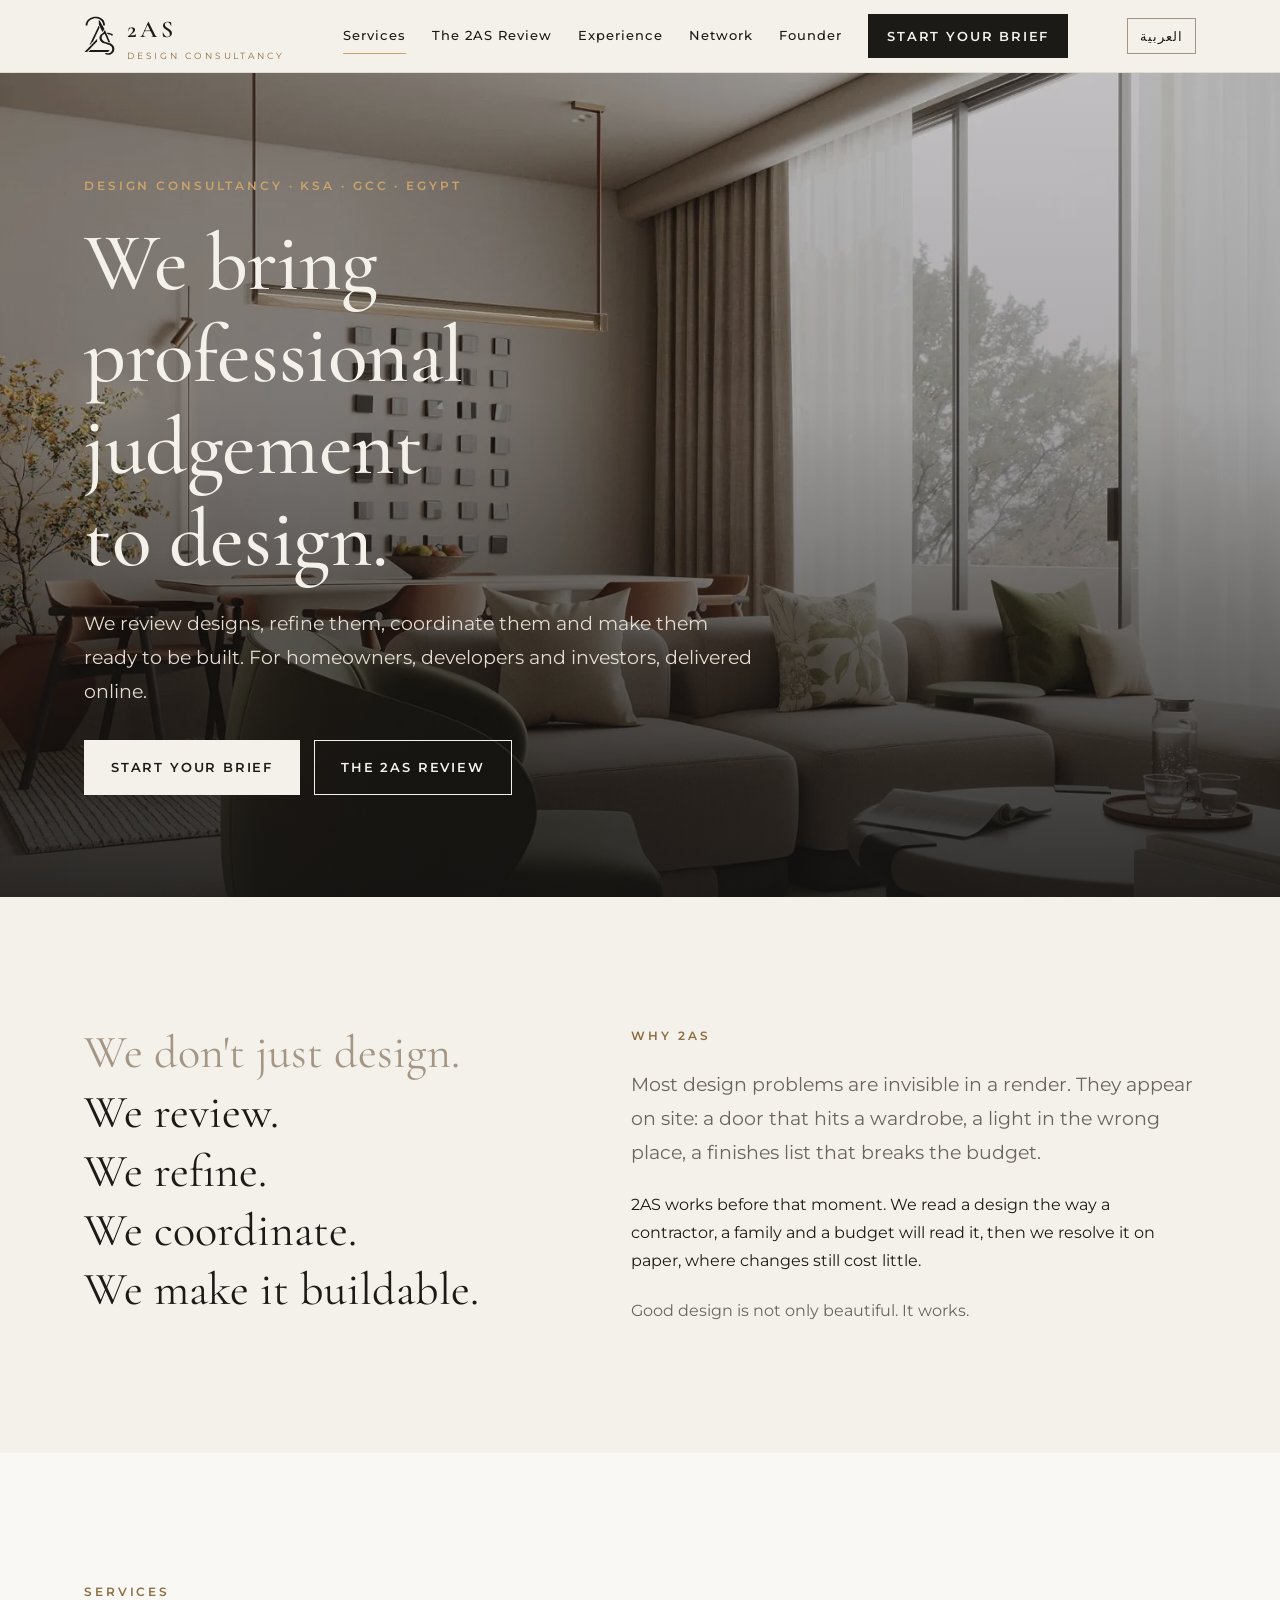
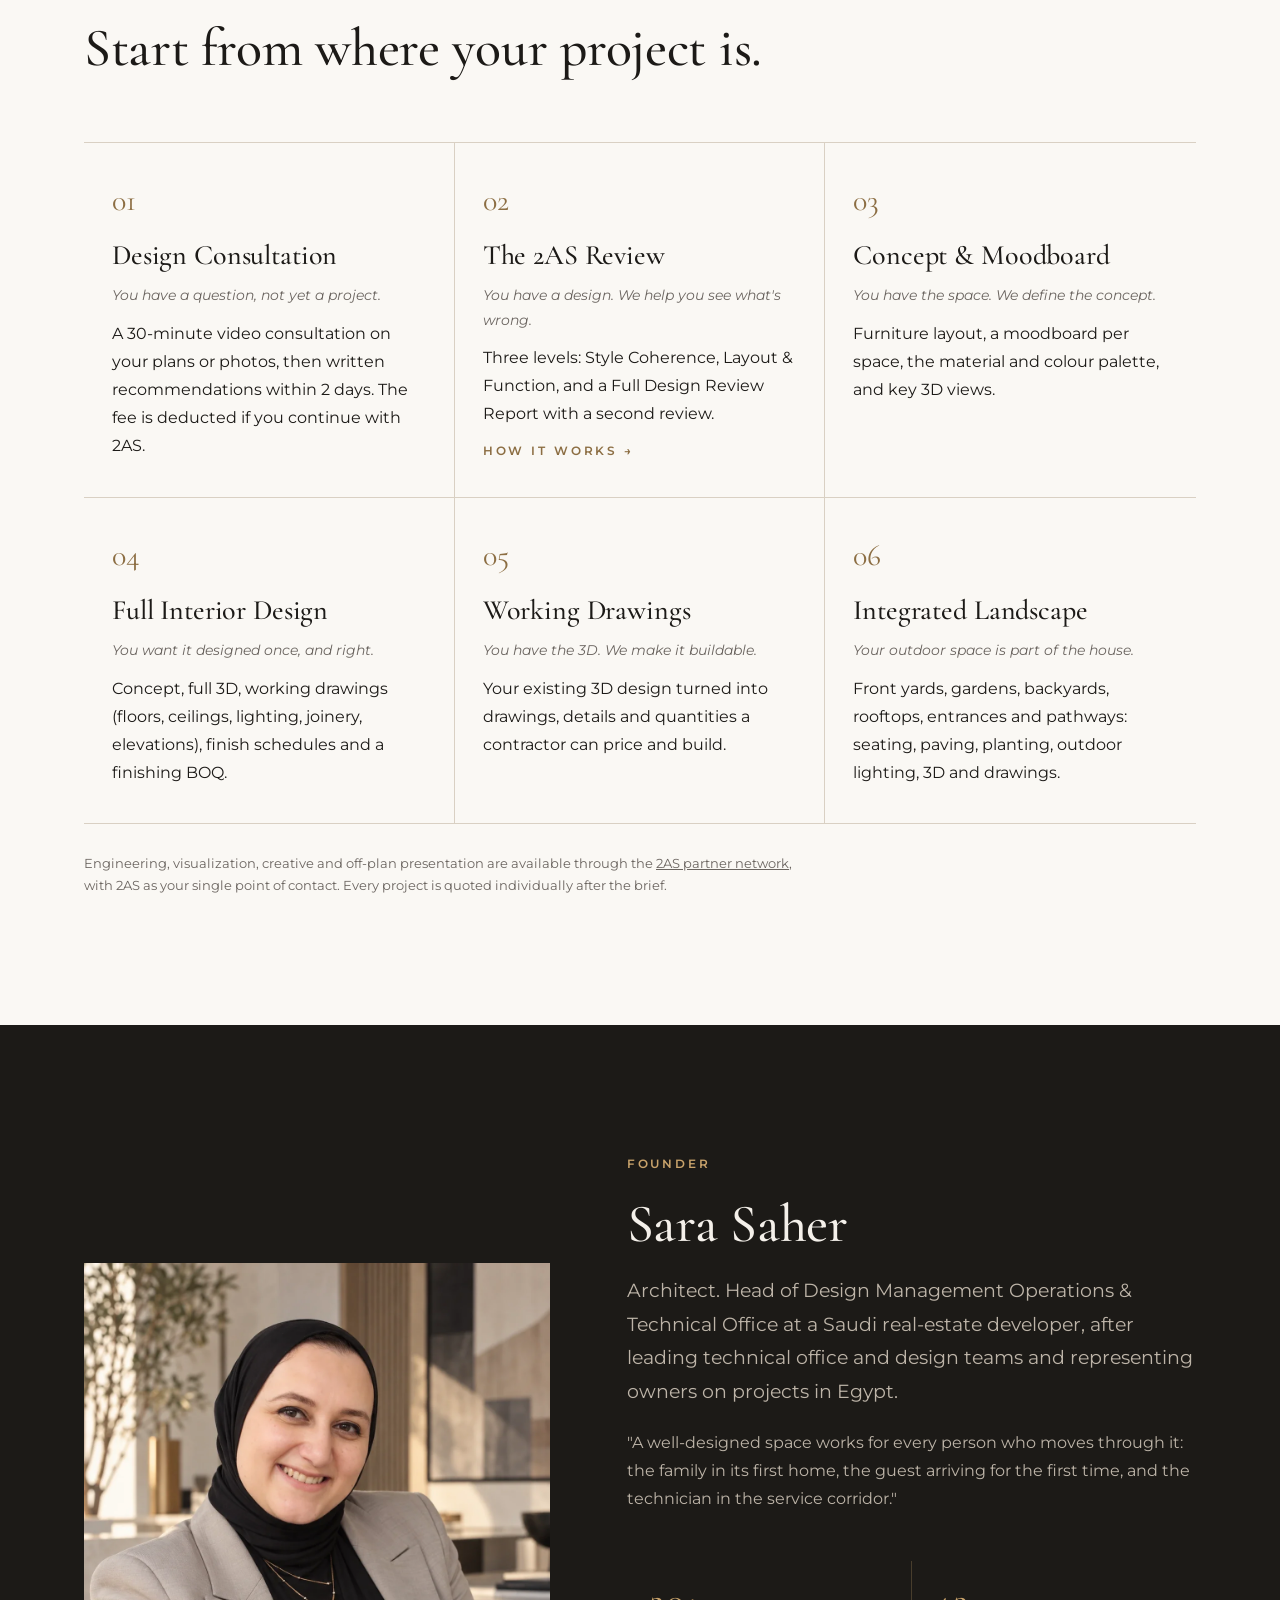
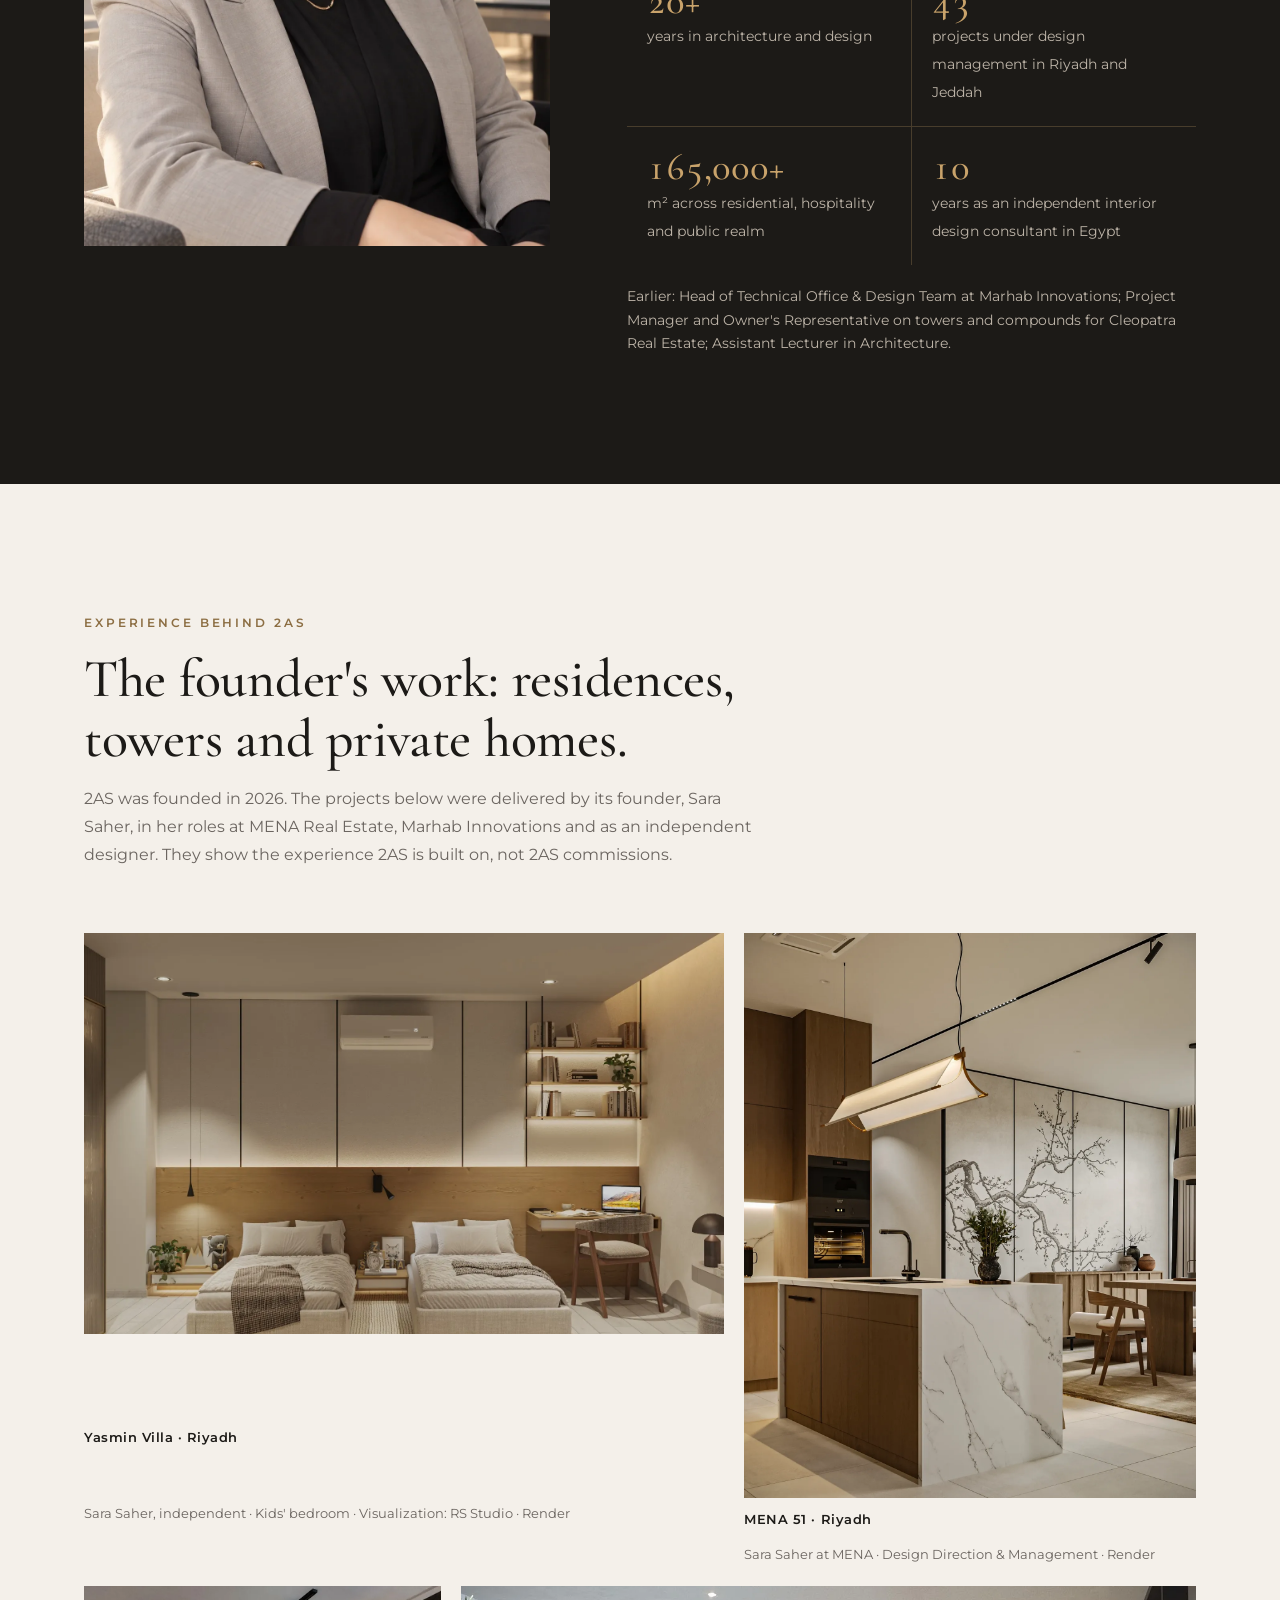
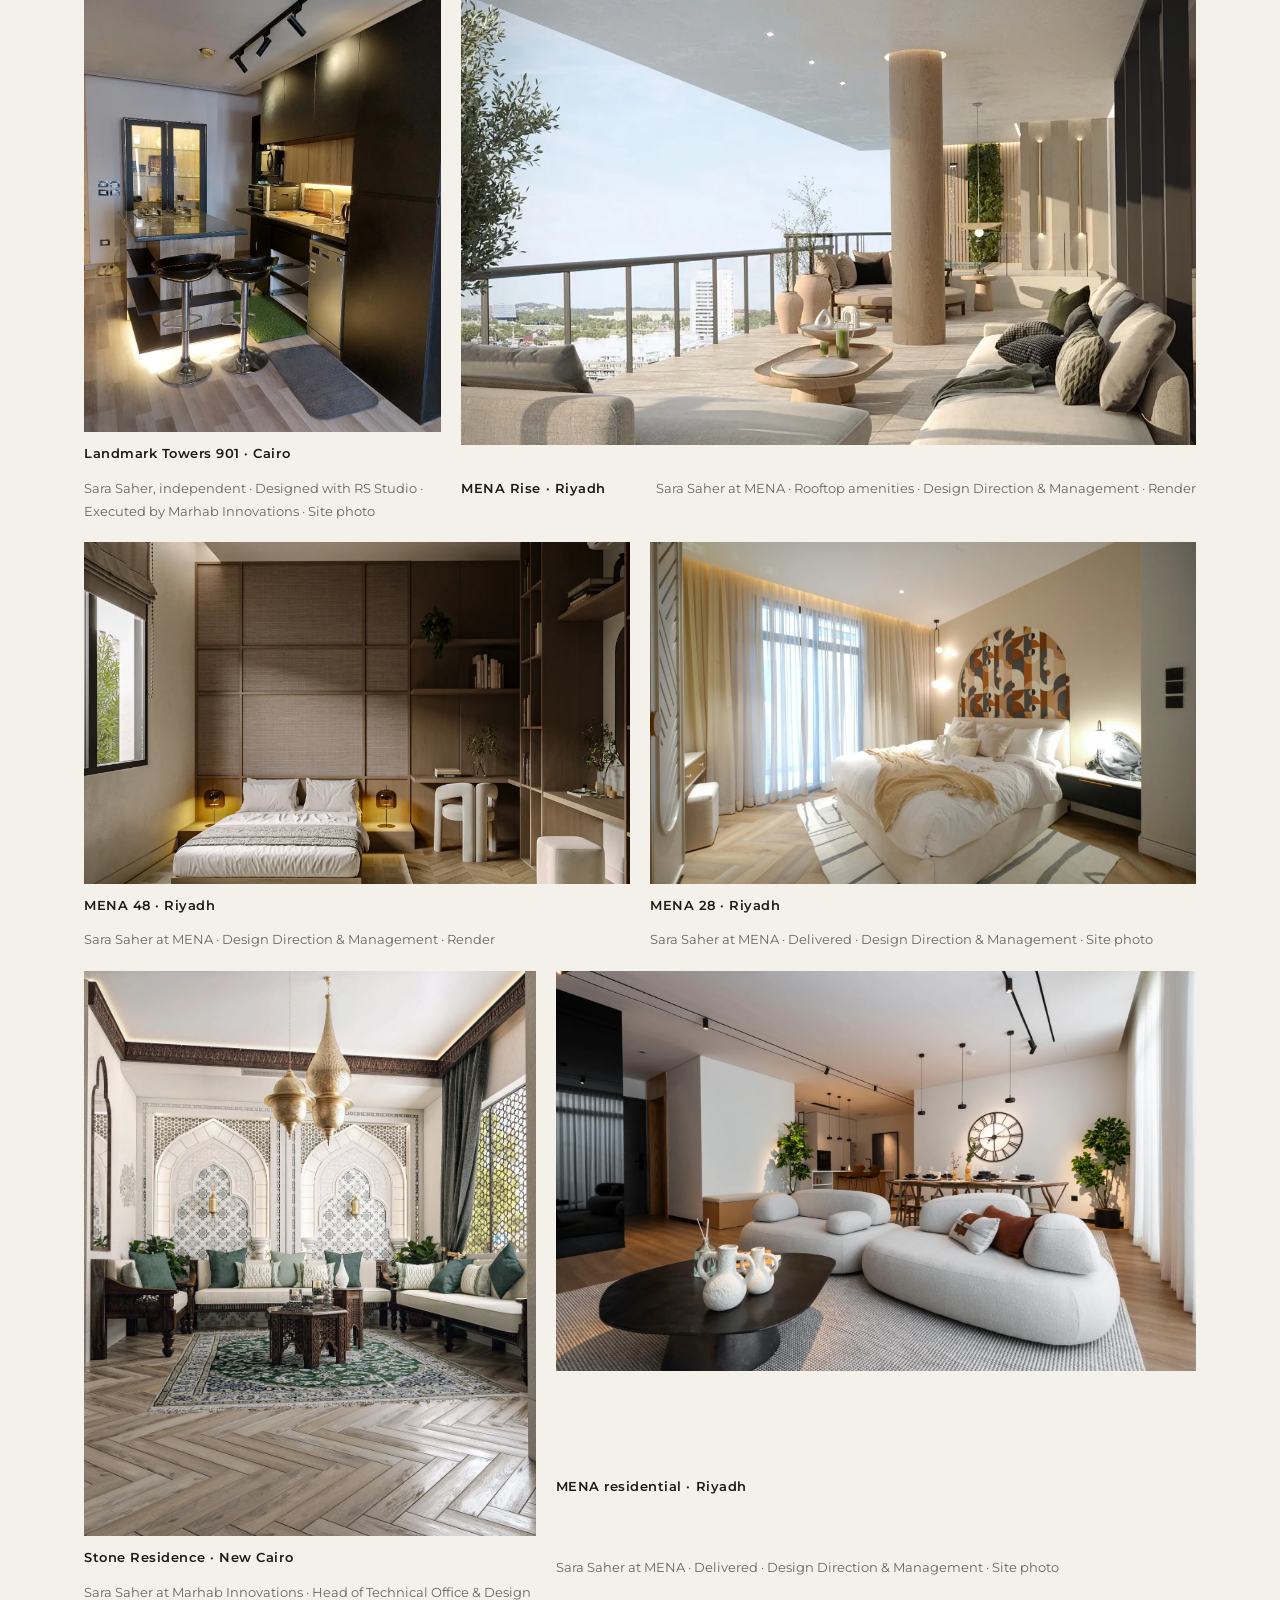
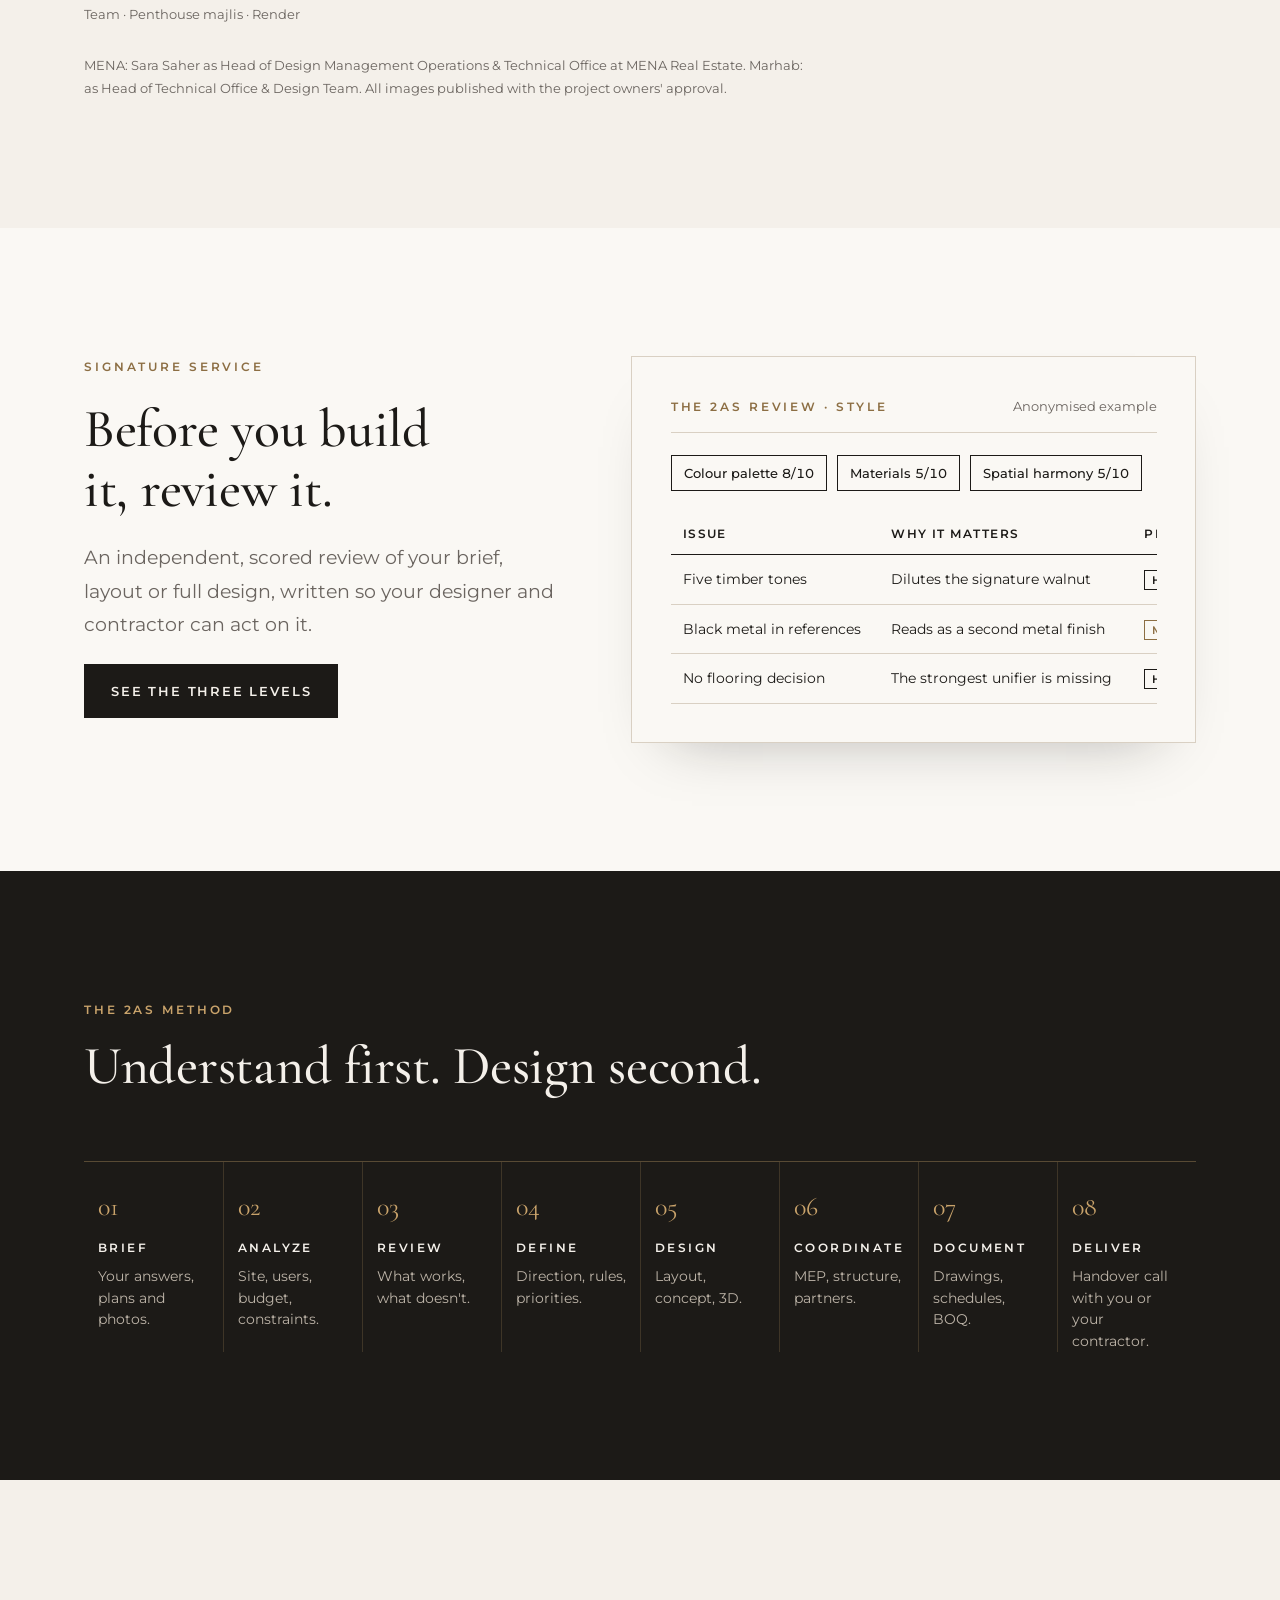
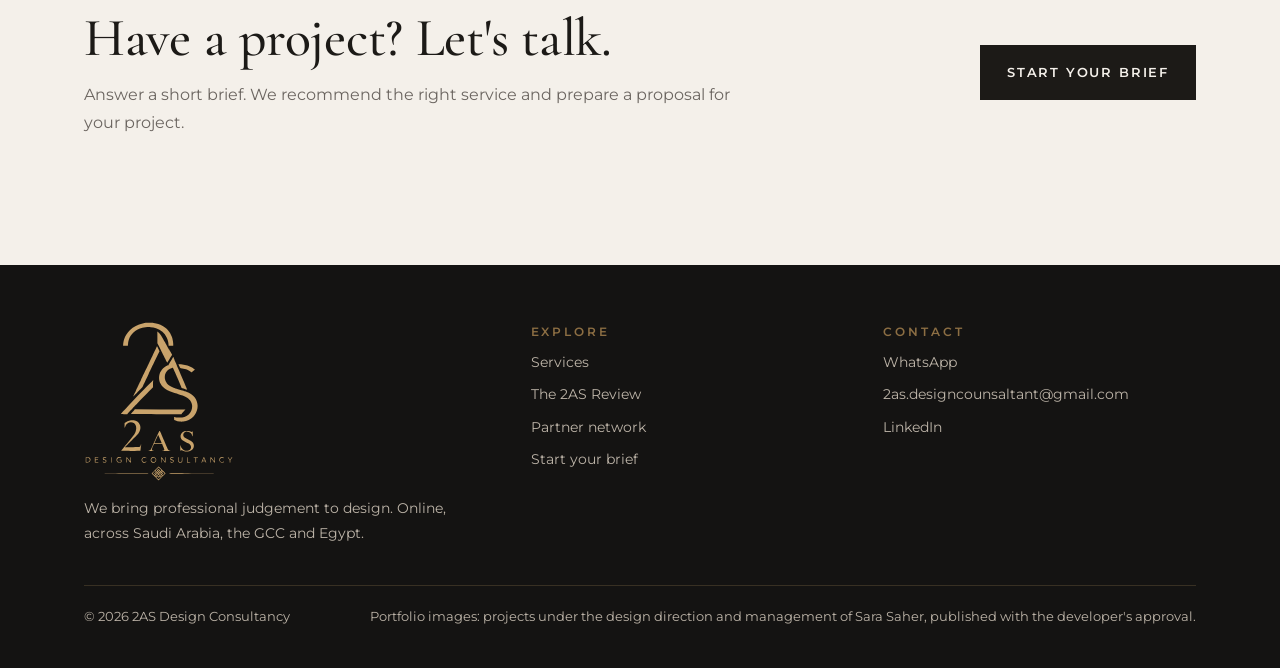
==== commit 39b8870d: "Add files via upload" ====
--- a/index.html
+++ b/index.html
@@ -7,7 +7,7 @@
 <meta name="description" content="2AS is an online design consultancy for homeowners, developers and investors in Saudi Arabia, the GCC and Egypt. Interior design, design review, working drawings and integrated landscape.">
 <meta property="og:title" content="2AS Design Consultancy">
 <meta property="og:description" content="We bring professional judgement to design. Interior design, design review and working drawings across KSA, the GCC and Egypt.">
-<meta property="og:image" content="stone-living.webp">
+<meta property="og:image" content="mena51-living.webp">
 <link rel="icon" href="2AS_mark_charcoal.svg" type="image/svg+xml">
 <link rel="preconnect" href="https://fonts.googleapis.com"><link rel="preconnect" href="https://fonts.gstatic.com" crossorigin>
 <link href="https://fonts.googleapis.com/css2?family=Cormorant+Garamond:ital,wght@0,500;0,600;1,500&family=Montserrat:wght@400;500;600&family=El+Messiri:wght@500;600&family=IBM+Plex+Sans+Arabic:wght@400;500;600&display=swap" rel="stylesheet">
@@ -21,7 +21,7 @@
 
 <!-- HERO -->
 <section class="hero">
-  <img class="bg" src="stone-living.webp" alt="Living room with herringbone floor and a lit staircase, Stone Residence, New Cairo">
+  <img class="bg" src="mena51-living.webp" alt="Living room with linen sofa, olive armchair and linear pendant, MENA 51, Riyadh">
   <div class="wrap">
     <div class="label"><span lang="en">Design consultancy · KSA · GCC · Egypt</span><span lang="ar">استشارات تصميم · السعودية · الخليج · مصر</span></div>
     <h1><span lang="en">We bring professional judgement to design.</span><span lang="ar">نُضيف إلى التصميم حُكمًا مهنيًا.</span></h1>
@@ -105,14 +105,16 @@
 <!-- FOUNDER -->
 <section id="founder" class="dark">
   <div class="wrap founder">
-    <img src="landmark901-bath.webp" alt="Executed bathroom with maze-pattern stone tiles and a round backlit mirror, Landmark Towers 901, Cairo" loading="lazy" style="aspect-ratio:4/5;object-fit:cover;width:100%">
+    <img src="sara-saher.webp" alt="Sara Saher, architect and founder of 2AS Design Consultancy" loading="lazy" style="aspect-ratio:4/5;object-fit:cover;object-position:50% 20%;width:100%">
     <div style="display:grid;gap:20px">
       <div class="label"><span lang="en">Founder</span><span lang="ar">المؤسِّسة</span></div>
       <h2><span lang="en">Sara Saher</span><span lang="ar">سارة ساهر</span></h2>
-      <p class="lead"><span lang="en">Architect, with 20+ years in architecture, interior design and design management across Saudi Arabia and Egypt, including leading technical office and design teams and representing owners on projects in Egypt.</span><span lang="ar">معمارية بخبرة تتجاوز 20 عامًا في العمارة والتصميم الداخلي وإدارة التصميم بين السعودية ومصر، شملت قيادة فرق المكاتب الفنية والتصميم وتمثيل المُلّاك في مشاريع بمصر.</span></p>
+      <p class="lead"><span lang="en">Architect. Head of Design Management Operations &amp; Technical Office at a Saudi real-estate developer, after leading technical office and design teams and representing owners on projects in Egypt.</span><span lang="ar">معمارية. رئيسة إدارة عمليات التصميم والمكتب الفني لدى مطوّر عقاري سعودي، بعد قيادة فرق المكاتب الفنية والتصميم وتمثيل المُلّاك في مشاريع بمصر.</span></p>
       <p class="muted"><span lang="en">"A well-designed space works for every person who moves through it: the family in its first home, the guest arriving for the first time, and the technician in the service corridor."</span><span lang="ar">«المساحة المصممة جيدًا تخدم كل من يتحرك فيها: الأسرة في أول بيت لها، والضيف القادم لأول مرة، والفني في ممر الخدمة.»</span></p>
       <div class="facts">
         <div class="fact"><b>20+</b><span><span lang="en">years in architecture and design</span><span lang="ar">عامًا في العمارة والتصميم</span></span></div>
+        <div class="fact"><b>43</b><span><span lang="en">projects under design management in Riyadh and Jeddah</span><span lang="ar">مشروعًا تحت إدارة التصميم في الرياض وجدة</span></span></div>
+        <div class="fact"><b>165,000+</b><span><span lang="en">m² across residential, hospitality and public realm</span><span lang="ar">م² في مشاريع سكنية وضيافة ومساحات عامة</span></span></div>
         <div class="fact"><b>10</b><span><span lang="en">years as an independent interior design consultant in Egypt</span><span lang="ar">سنوات استشارية تصميم داخلي مستقلة في مصر</span></span></div>
       </div>
       <p style="font-size:13.5px;color:#BDB4A8"><span lang="en">Earlier: Head of Technical Office &amp; Design Team at Marhab Innovations; Project Manager and Owner's Representative on towers and compounds for Cleopatra Real Estate; Assistant Lecturer in Architecture.</span><span lang="ar">سابقًا: رئيسة المكتب الفني وفريق التصميم في Marhab Innovations، ومديرة مشروعات وممثلة للمالك في أبراج ومجمعات Cleopatra Real Estate، ومدرّسة مساعدة بقسم العمارة.</span></p>
@@ -126,23 +128,27 @@
     <div class="sec-head">
       <div class="label"><span lang="en">Experience behind 2AS</span><span lang="ar">الخبرة وراء 2AS</span></div>
       <h2><span lang="en">The founder's work: residences, towers and private homes.</span><span lang="ar">أعمال المؤسِّسة: مساكن، وأبراج، وبيوت خاصة.</span></h2>
-      <p class="muted"><span lang="en">2AS was founded in 2026. The projects below were delivered by its founder, Sara Saher, at Marhab Innovations and as an independent designer. They show the experience 2AS is built on, not 2AS commissions.</span><span lang="ar">تأسست 2AS عام 2026. المشاريع التالية نفّذتها مؤسِّستها سارة ساهر خلال عملها في Marhab Innovations وكمصممة مستقلة؛ وهي تعرض الخبرة التي بُنيت عليها 2AS، وليست مشاريع لصالح المكتب.</span></p>
+      <p class="muted"><span lang="en">2AS was founded in 2026. The projects below were delivered by its founder, Sara Saher, in her roles at MENA Real Estate, Marhab Innovations and as an independent designer. They show the experience 2AS is built on, not 2AS commissions.</span><span lang="ar">تأسست 2AS عام 2026. المشاريع التالية نفّذتها مؤسِّستها سارة ساهر خلال عملها في MENA العقارية وMarhab Innovations وكمصممة مستقلة؛ وهي تعرض الخبرة التي بُنيت عليها 2AS، وليست مشاريع لصالح المكتب.</span></p>
     </div>
     <div class="work">
       <figure class="c7 w-wide"><img src="yasmin-kids-twin.webp" alt="Twin kids' bedroom with oak headboard wall, built-in desk and shelving" loading="lazy">
         <figcaption><b>Yasmin Villa · Riyadh</b><span><span lang="en">Sara Saher, independent · Kids' bedroom · Visualization: RS Studio · Render</span><span lang="ar">سارة ساهر، عمل مستقل · غرفة أطفال · الإظهار: RS Studio · 3D</span></span></figcaption></figure>
-      <figure class="c5"><img src="stone-bedroom.webp" alt="Bedroom with panelled wall, upholstered bench and gilded floor mirror" loading="lazy">
-        <figcaption><b>Stone Residence · New Cairo</b><span><span lang="en">Sara Saher at Marhab Innovations · Head of Technical Office &amp; Design Team · Bedroom · Render</span><span lang="ar">سارة ساهر في Marhab Innovations · رئيسة المكتب الفني وفريق التصميم · غرفة نوم · 3D</span></span></figcaption></figure>
+      <figure class="c5"><img src="mena51-kitchen.webp" alt="Kitchen with marble waterfall island, oak joinery and painted tree panels" loading="lazy">
+        <figcaption><b>MENA 51 · Riyadh</b><span><span lang="en">Sara Saher at MENA · Design Direction &amp; Management · Render</span><span lang="ar">سارة ساهر في MENA · توجيه وإدارة التصميم · 3D</span></span></figcaption></figure>
       <figure class="c4"><img src="landmark901-kitchen-v.webp" alt="Executed kitchen with black island, LED underlighting and bar stools" loading="lazy">
         <figcaption><b>Landmark Towers 901 · Cairo</b><span><span lang="en">Sara Saher, independent · Designed with RS Studio · Executed by Marhab Innovations · Site photo</span><span lang="ar">سارة ساهر، عمل مستقل · تصميم مع RS Studio · تنفيذ Marhab Innovations · صورة تنفيذ</span></span></figcaption></figure>
-      <figure class="c8 w-wide"><img src="ola-final.webp" alt="Living room with corner sofa, plum walls and floral curtains in evening light" loading="lazy">
-        <figcaption><b>Ola Tower · Mansoura</b><span><span lang="en">Decision study by Sara Saher · Living room · Chosen option · AI visualisation</span><span lang="ar">دراسة قرار من سارة ساهر · غرفة معيشة · الخيار المعتمد · إظهار بالذكاء الاصطناعي</span></span></figcaption></figure>
+      <figure class="c8 w-wide"><img src="menarise-terrace.webp" alt="Covered rooftop terrace with timber column and lounge seating above Riyadh" loading="lazy">
+        <figcaption><b>MENA Rise · Riyadh</b><span><span lang="en">Sara Saher at MENA · Rooftop amenities · Design Direction &amp; Management · Render</span><span lang="ar">سارة ساهر في MENA · مرافق السطح · توجيه وإدارة التصميم · 3D</span></span></figcaption></figure>
+      <figure class="c6 w-wide"><img src="mena48-bedroom.webp" alt="Bedroom with fabric panel wall, oak joinery and built-in desk" loading="lazy">
+        <figcaption><b>MENA 48 · Riyadh</b><span><span lang="en">Sara Saher at MENA · Design Direction &amp; Management · Render</span><span lang="ar">سارة ساهر في MENA · توجيه وإدارة التصميم · 3D</span></span></figcaption></figure>
+      <figure class="c6 w-wide"><img src="mena28-bedroom.webp" alt="Delivered bedroom with arched geometric headboard wall" loading="lazy">
+        <figcaption><b>MENA 28 · Riyadh</b><span><span lang="en">Sara Saher at MENA · Delivered · Design Direction &amp; Management · Site photo</span><span lang="ar">سارة ساهر في MENA · منفّذ · توجيه وإدارة التصميم · صورة تنفيذ</span></span></figcaption></figure>
       <figure class="c5"><img src="stone-majlis.webp" alt="Majlis with carved arch panels, brass lanterns and herringbone floor" loading="lazy">
         <figcaption><b>Stone Residence · New Cairo</b><span><span lang="en">Sara Saher at Marhab Innovations · Head of Technical Office &amp; Design Team · Penthouse majlis · Render</span><span lang="ar">سارة ساهر في Marhab Innovations · رئيسة المكتب الفني وفريق التصميم · مجلس بنتهاوس · 3D</span></span></figcaption></figure>
-      <figure class="c7 w-wide"><img src="landmark901-render.webp" alt="Living and dining area with timber feature panel, large wall clock and track lighting" loading="lazy">
-        <figcaption><b>Landmark Towers 901 · Cairo</b><span><span lang="en">Sara Saher, independent · Living &amp; dining · Designed with RS Studio · Render</span><span lang="ar">سارة ساهر، عمل مستقل · معيشة وطعام · تصميم مع RS Studio · 3D</span></span></figcaption></figure>
-    </div>
-    <p class="credit"><span lang="en">Marhab: Sara Saher as Head of Technical Office &amp; Design Team. All images published with the project owners' approval.</span><span lang="ar">Marhab: سارة ساهر بصفتها رئيسة المكتب الفني وفريق التصميم. جميع الصور منشورة بموافقة أصحاب المشاريع.</span></p>
+      <figure class="c7 w-wide"><img src="mena-delivered-living.webp" alt="Delivered open-plan living and dining room with pebble sofas and black pendant lights" loading="lazy">
+        <figcaption><b>MENA residential · Riyadh</b><span><span lang="en">Sara Saher at MENA · Delivered · Design Direction &amp; Management · Site photo</span><span lang="ar">سارة ساهر في MENA · منفّذ · توجيه وإدارة التصميم · صورة تنفيذ</span></span></figcaption></figure>
+    </div>
+    <p class="credit"><span lang="en">MENA: Sara Saher as Head of Design Management Operations &amp; Technical Office at MENA Real Estate. Marhab: as Head of Technical Office &amp; Design Team. All images published with the project owners' approval.</span><span lang="ar">MENA: سارة ساهر بصفتها رئيسة إدارة عمليات التصميم والمكتب الفني في MENA العقارية. Marhab: بصفتها رئيسة المكتب الفني وفريق التصميم. جميع الصور منشورة بموافقة أصحاب المشاريع.</span></p>
   </div>
 </section>
 
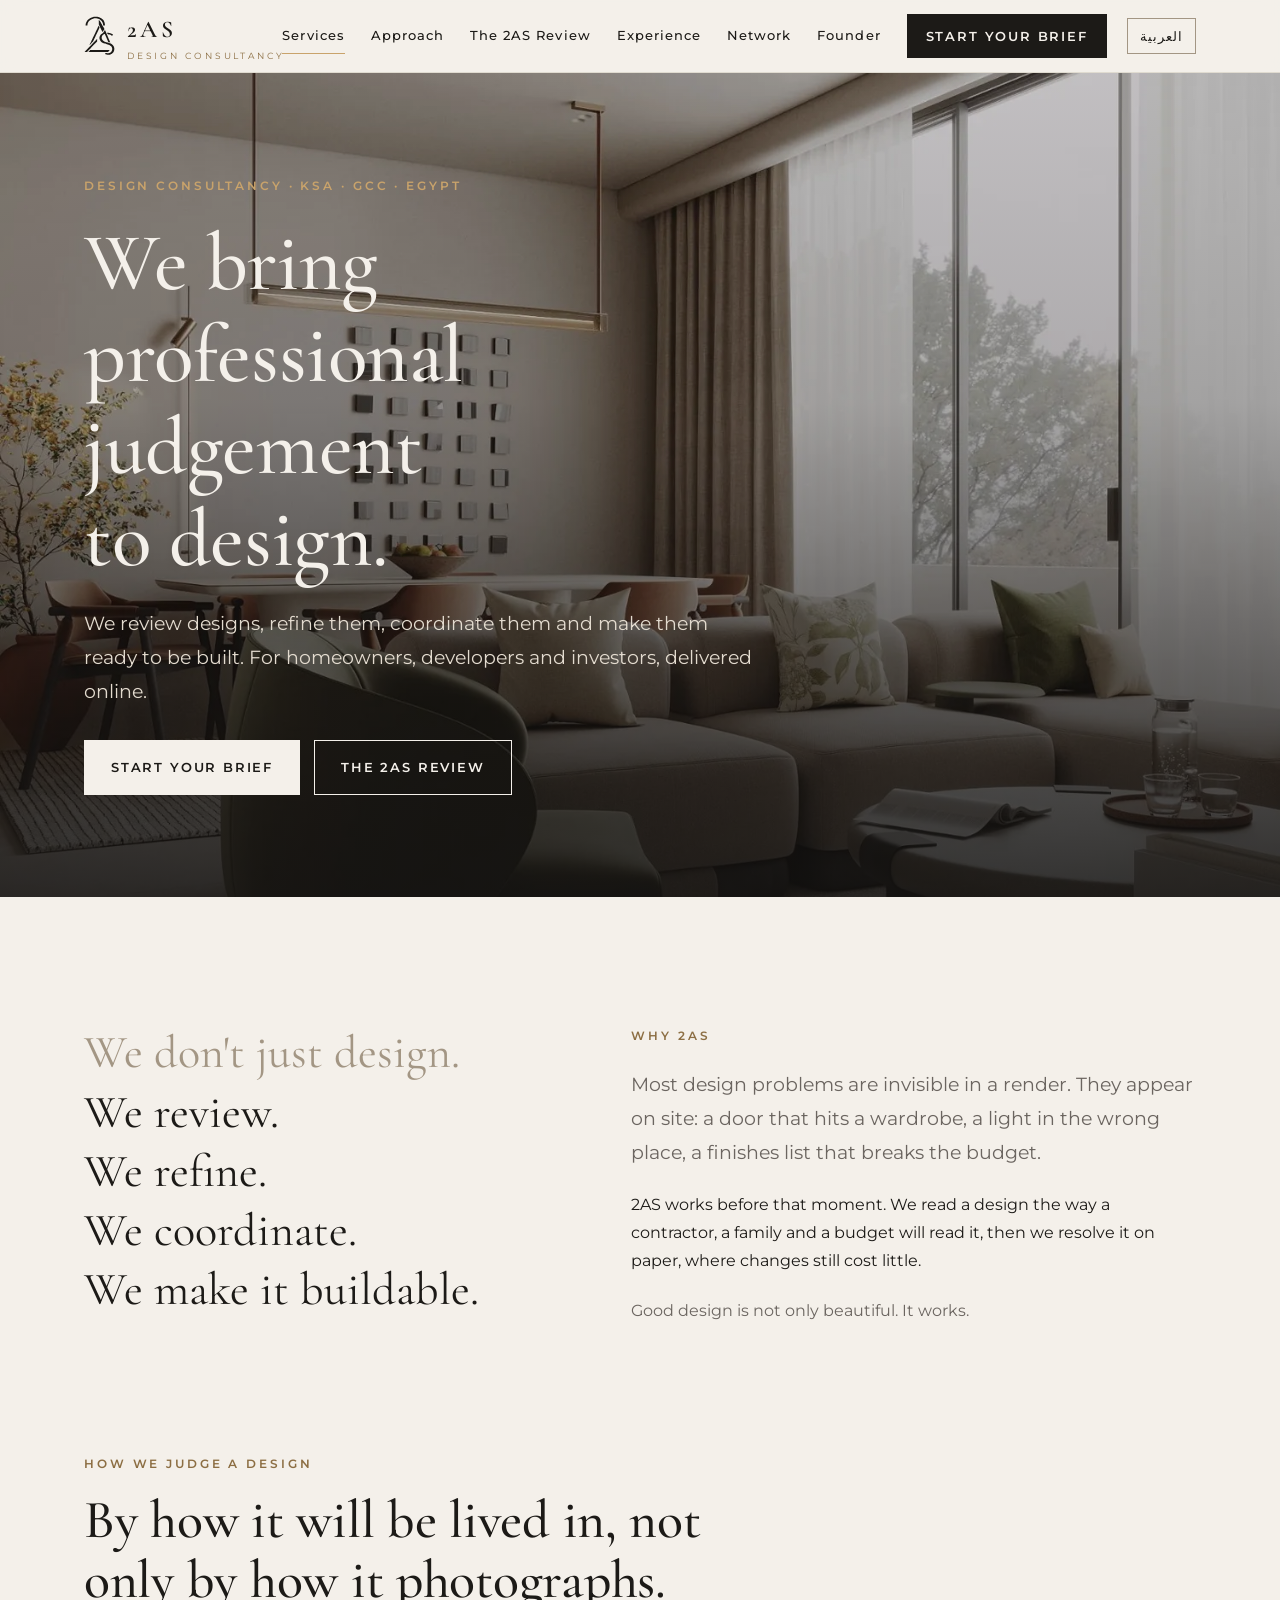
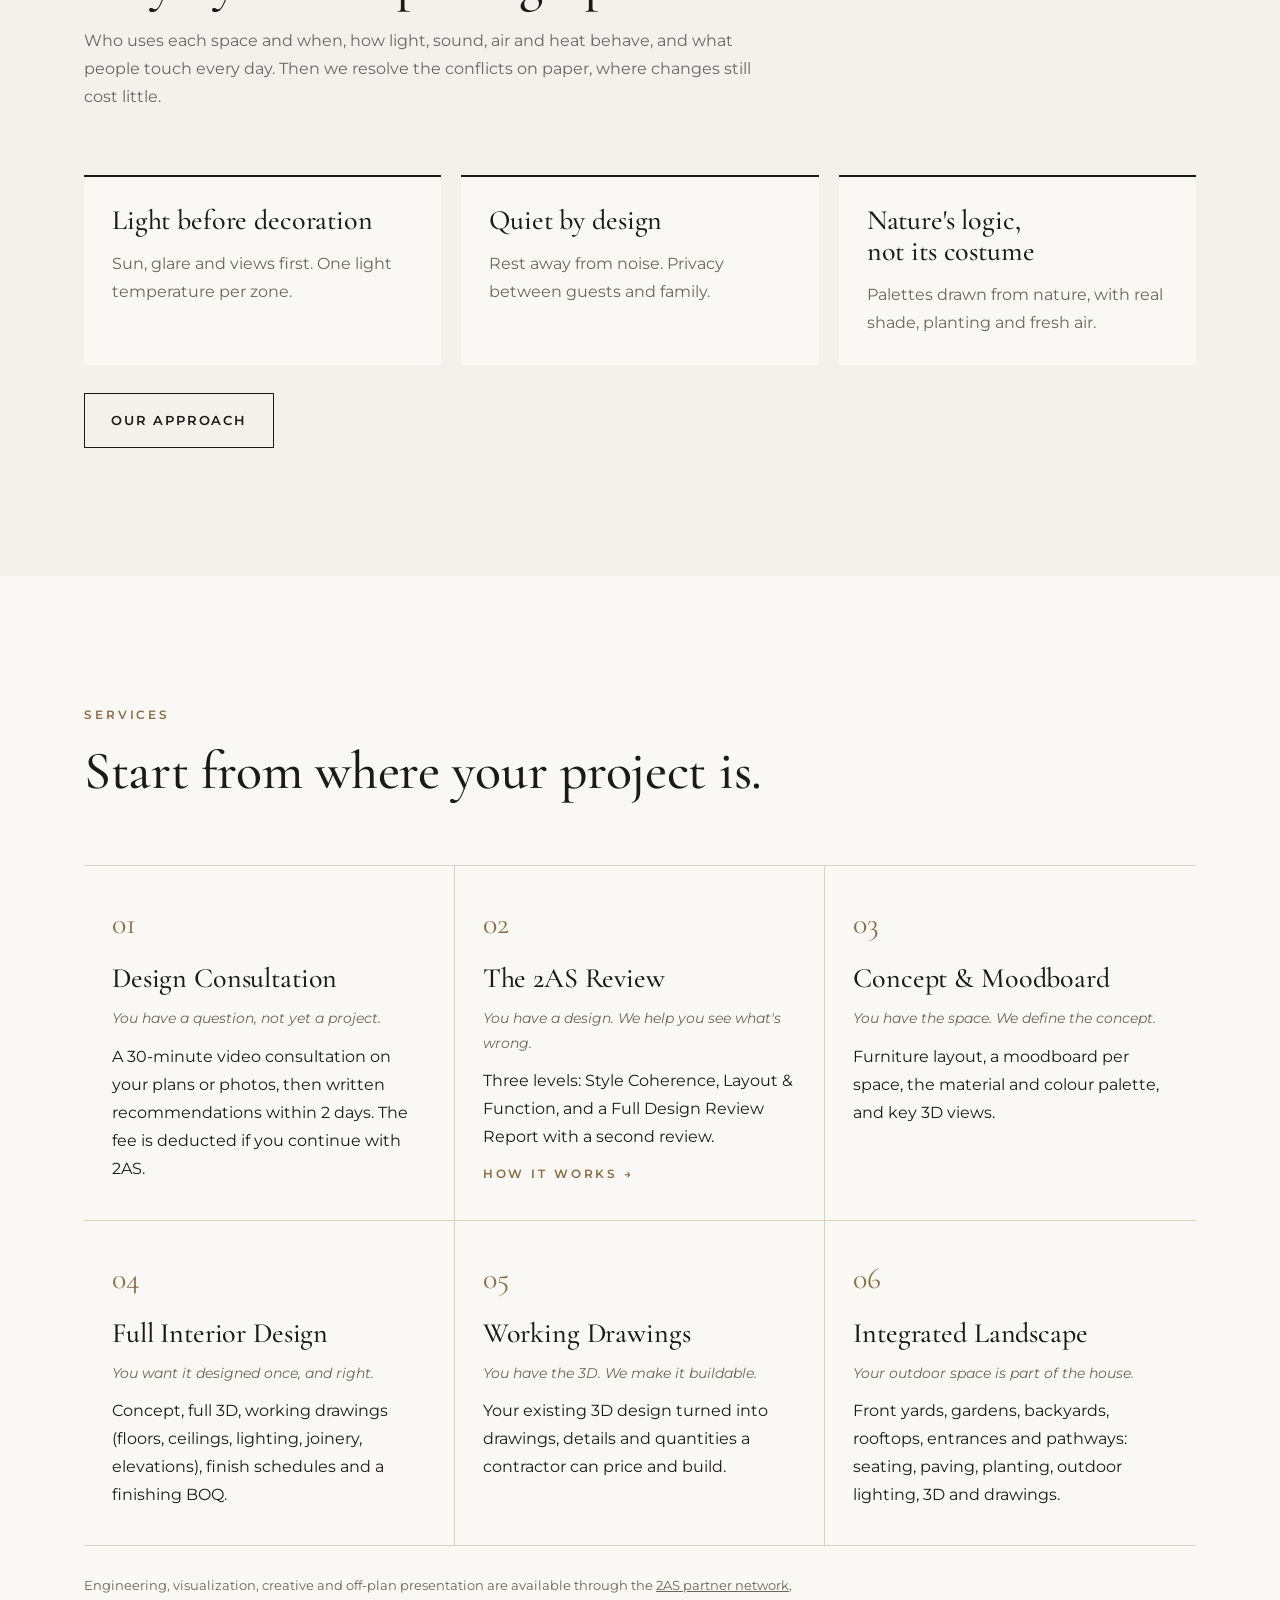
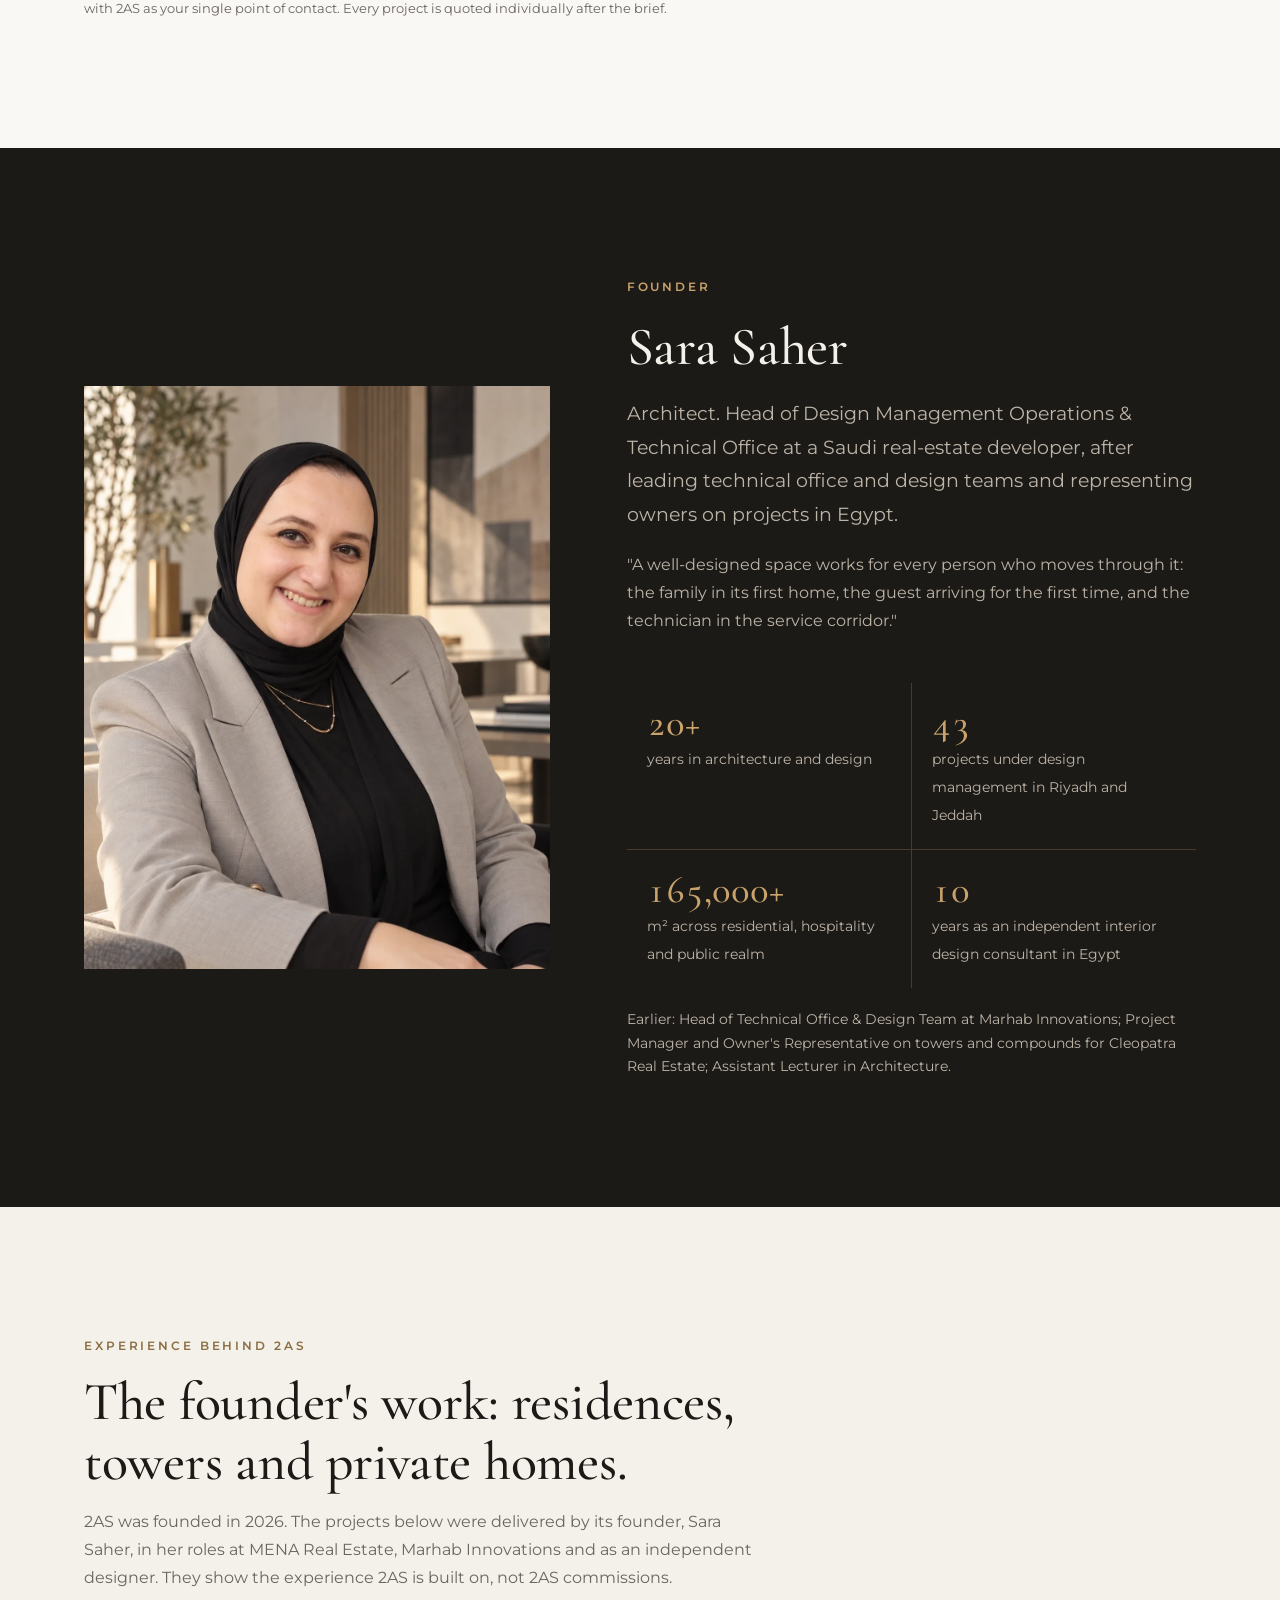
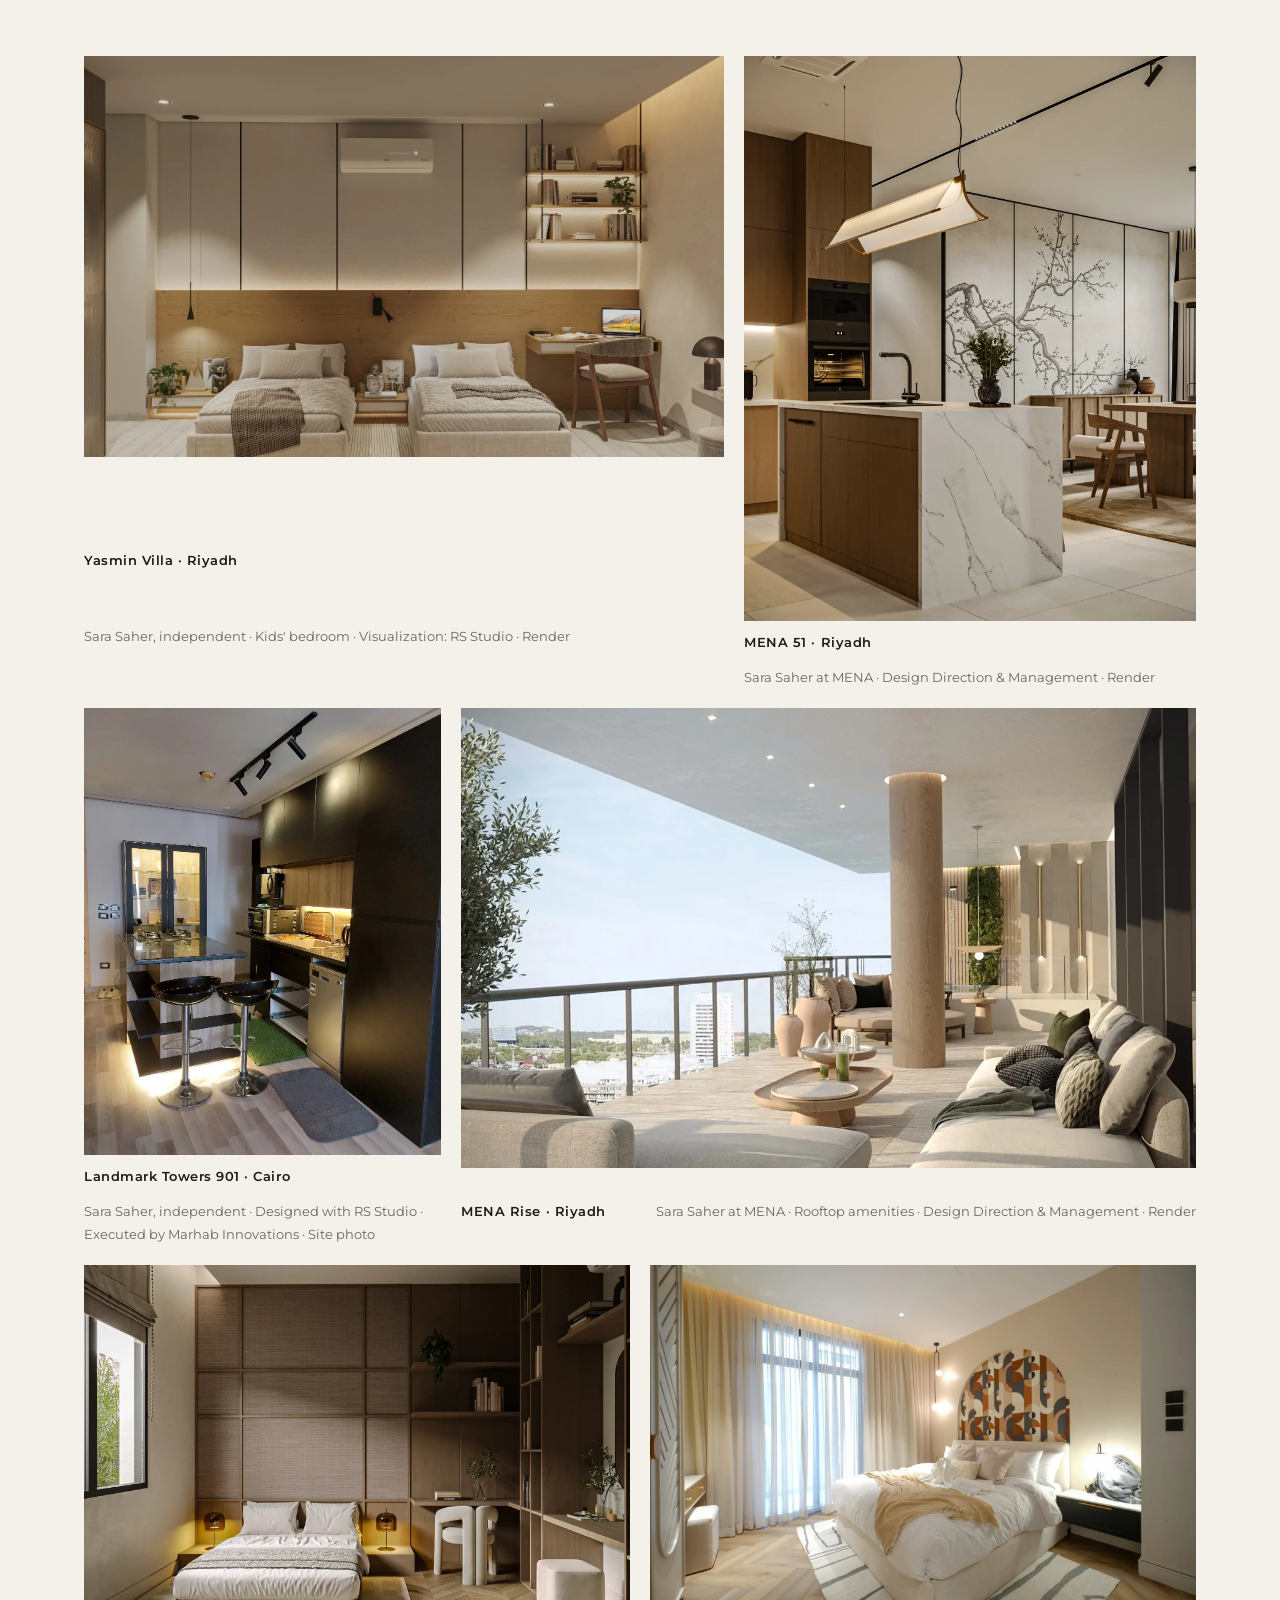
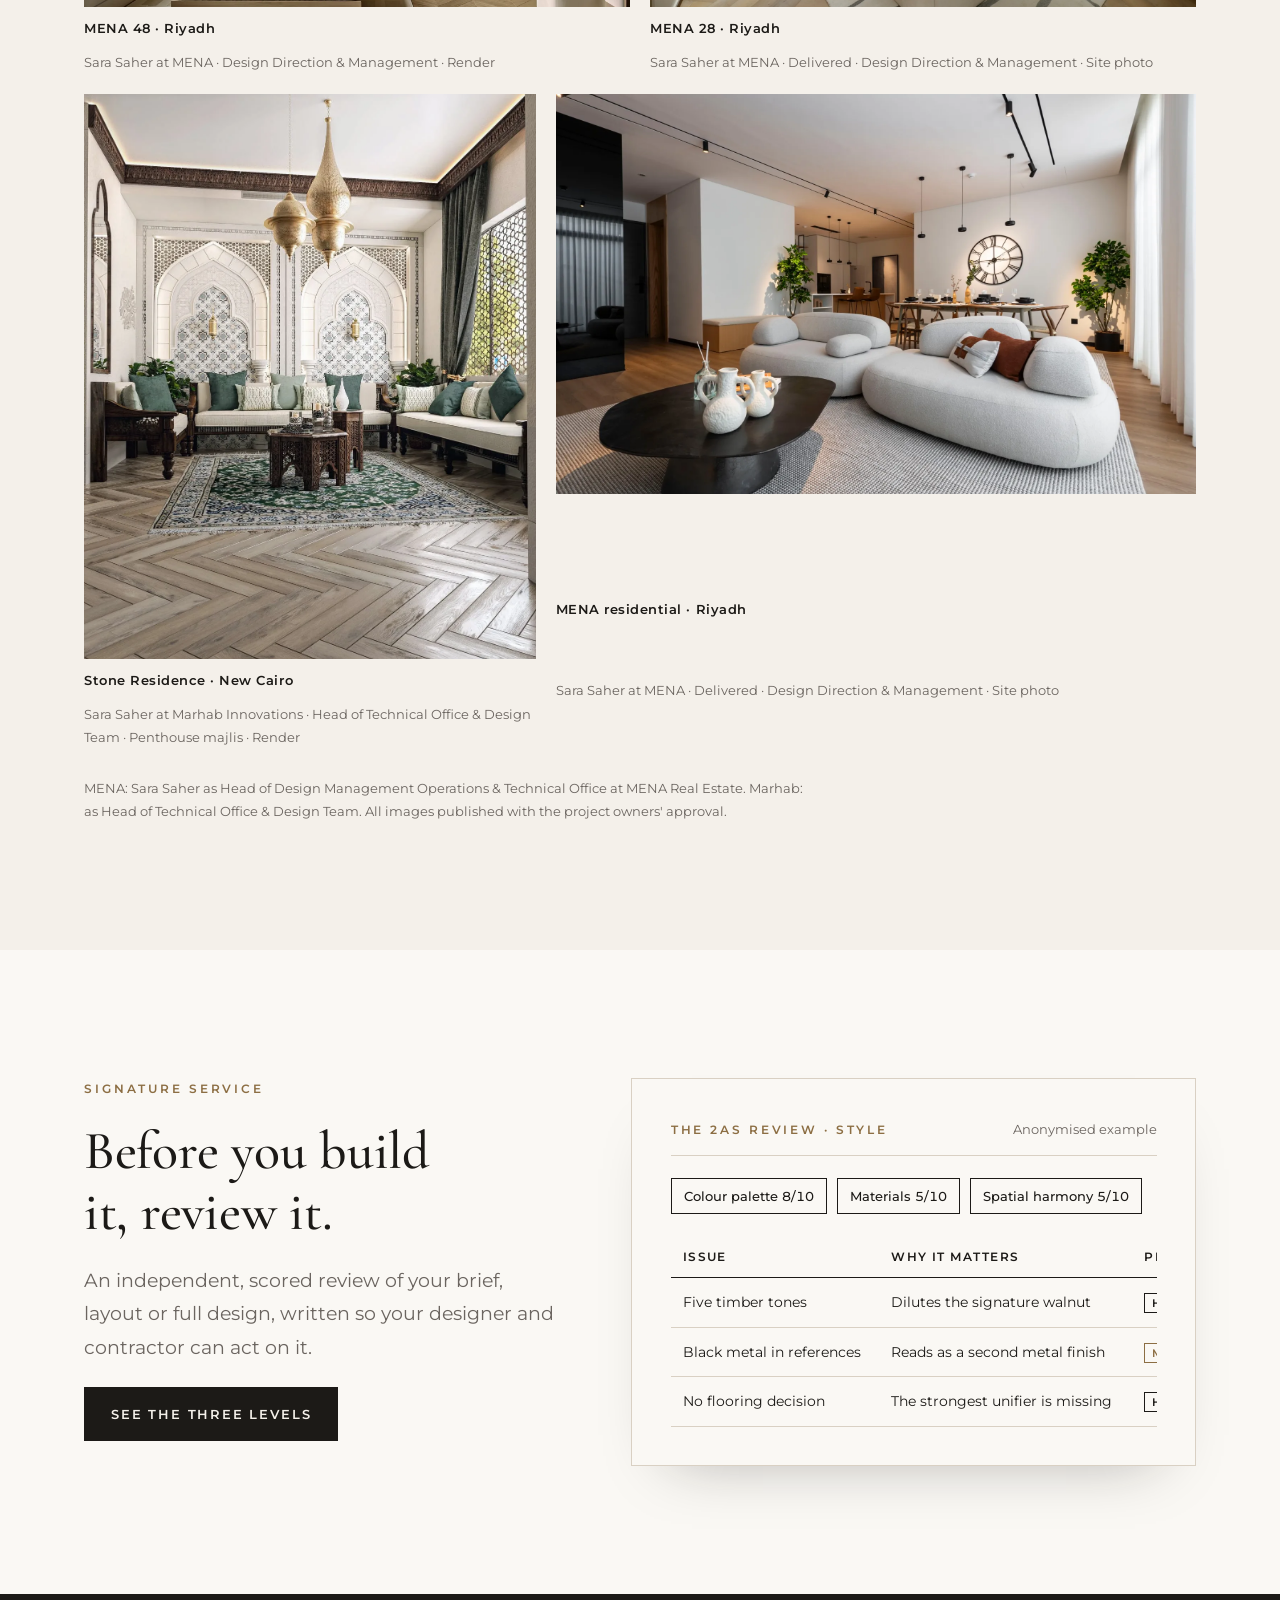
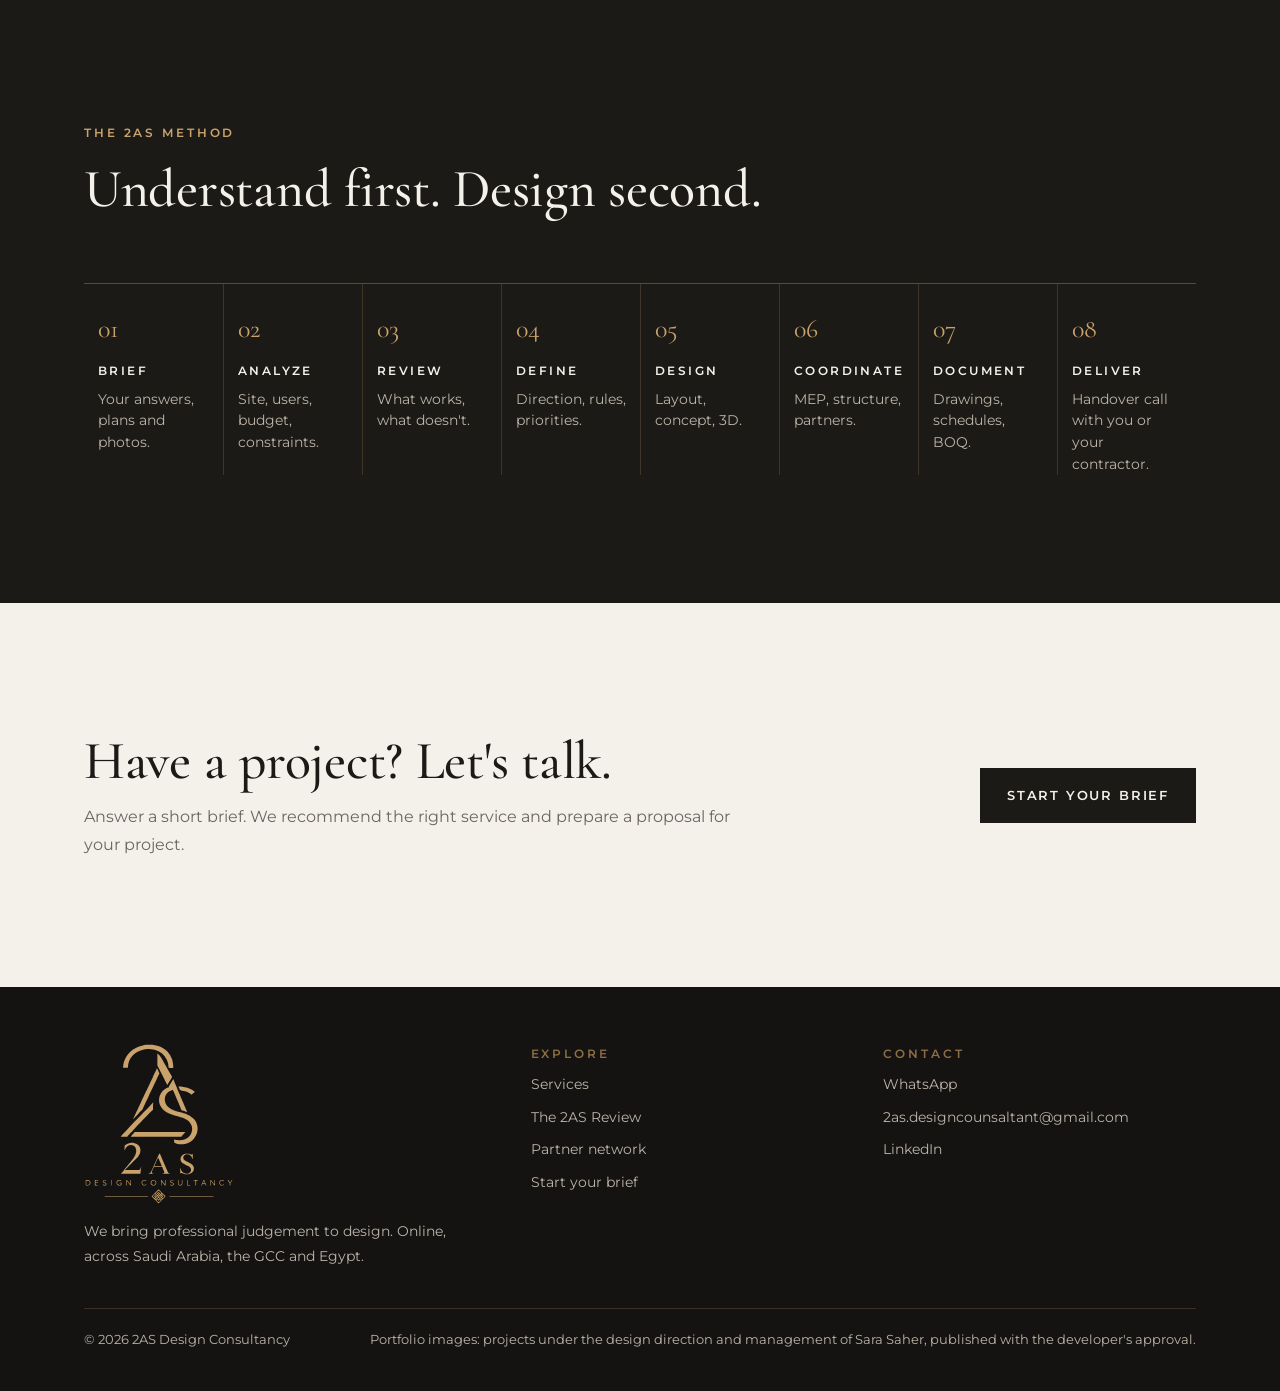
==== commit 602be4c8: "Add files via upload" ====
--- a/index.html
+++ b/index.html
@@ -52,6 +52,23 @@
   </div>
 </section>
 
+<!-- HOW WE JUDGE -->
+<section style="padding-top:0">
+  <div class="wrap">
+    <div class="sec-head">
+      <div class="label"><span lang="en">How we judge a design</span><span lang="ar">كيف نحكم على التصميم</span></div>
+      <h2><span lang="en">By how it will be lived in, not only by how it photographs.</span><span lang="ar">بطريقة عيشه، لا بصورته فقط.</span></h2>
+      <p class="muted"><span lang="en">Who uses each space and when, how light, sound, air and heat behave, and what people touch every day. Then we resolve the conflicts on paper, where changes still cost little.</span><span lang="ar">من يستخدم كل مساحة ومتى، وكيف يتصرف الضوء والصوت والهواء والحرارة فيها، وما الذي يلمسه الناس كل يوم. ثم نحلّ التعارضات على الورق، حيث التعديل ما زال قليل التكلفة.</span></p>
+    </div>
+    <div class="levels">
+      <article class="level"><h3><span lang="en">Light before decoration</span><span lang="ar">الضوء قبل الزخرفة</span></h3><p class="muted"><span lang="en">Sun, glare and views first. One light temperature per zone.</span><span lang="ar">الشمس والوهج والإطلالة أولًا، ودرجة إضاءة واحدة لكل منطقة.</span></p></article>
+      <article class="level"><h3><span lang="en">Quiet by design</span><span lang="ar">الهدوء قرار تصميمي</span></h3><p class="muted"><span lang="en">Rest away from noise. Privacy between guests and family.</span><span lang="ar">أماكن الراحة بعيدًا عن الضوضاء، وخصوصية بين الضيوف والأسرة.</span></p></article>
+      <article class="level"><h3><span lang="en">Nature's logic, not its costume</span><span lang="ar">منطق الطبيعة لا شكلها</span></h3><p class="muted"><span lang="en">Palettes drawn from nature, with real shade, planting and fresh air.</span><span lang="ar">ألوان وخامات مستلهمة من الطبيعة، مع ظل ونباتات وهواء حقيقي.</span></p></article>
+    </div>
+    <p style="margin-top:28px"><a class="btn ghost" href="approach.html"><span lang="en">Our approach</span><span lang="ar">منهجيتنا</span></a></p>
+  </div>
+</section>
+
 <!-- SERVICES -->
 <section id="services" class="paper">
   <div class="wrap">
--- a/site.css
+++ b/site.css
@@ -44,7 +44,7 @@
 .brand b{font-family:var(--f-display);font-size:24px;font-weight:600;letter-spacing:.14em}
 .brand small{display:block;font-family:var(--f-sans);font-size:8.5px;letter-spacing:.34em;color:var(--brushed);margin-top:-2px}
 .nav{display:flex;align-items:center;gap:26px;font-size:13px;font-weight:500;letter-spacing:.08em}
-.nav a{text-decoration:none;padding:6px 0;border-bottom:1px solid transparent}
+.nav a{text-decoration:none;padding:6px 0;border-bottom:1px solid transparent;white-space:nowrap}
 .nav a:hover,.nav a[aria-current="page"]{border-color:var(--champ)}
 .lang{font:inherit;font-size:13px;letter-spacing:.08em;background:none;border:1px solid var(--taupe);padding:6px 12px;cursor:pointer;color:var(--charcoal);min-height:36px}
 .lang:hover{border-color:var(--charcoal)}
@@ -55,7 +55,7 @@
 .btn.ghost:hover{background:var(--charcoal);color:var(--off)}
 .btn.light{background:var(--off);color:var(--charcoal);border-color:var(--off)}
 .menu-btn{display:none}
-@media (max-width:900px){
+@media (max-width:1100px){
   .nav{display:none;position:absolute;top:72px;inset-inline:0;flex-direction:column;align-items:flex-start;gap:4px;background:var(--off);padding:16px var(--gut) 24px;border-bottom:1px solid var(--stone)}
   .nav.open{display:flex}
   .menu-btn{display:inline-flex;background:none;border:1px solid var(--taupe);padding:8px 12px;font:inherit;font-size:13px;cursor:pointer;min-height:40px}
@@ -223,3 +223,5 @@
 @media (max-width:620px){.summary dl{grid-template-columns:1fr}.summary dt{margin-top:8px}}
 .reco{border-inline-start:2px solid var(--champ);padding:14px 18px;background:var(--off);display:grid;gap:6px}
 .note{font-size:13.5px;color:var(--grey)}
+
+.tbl.fit{min-width:0}
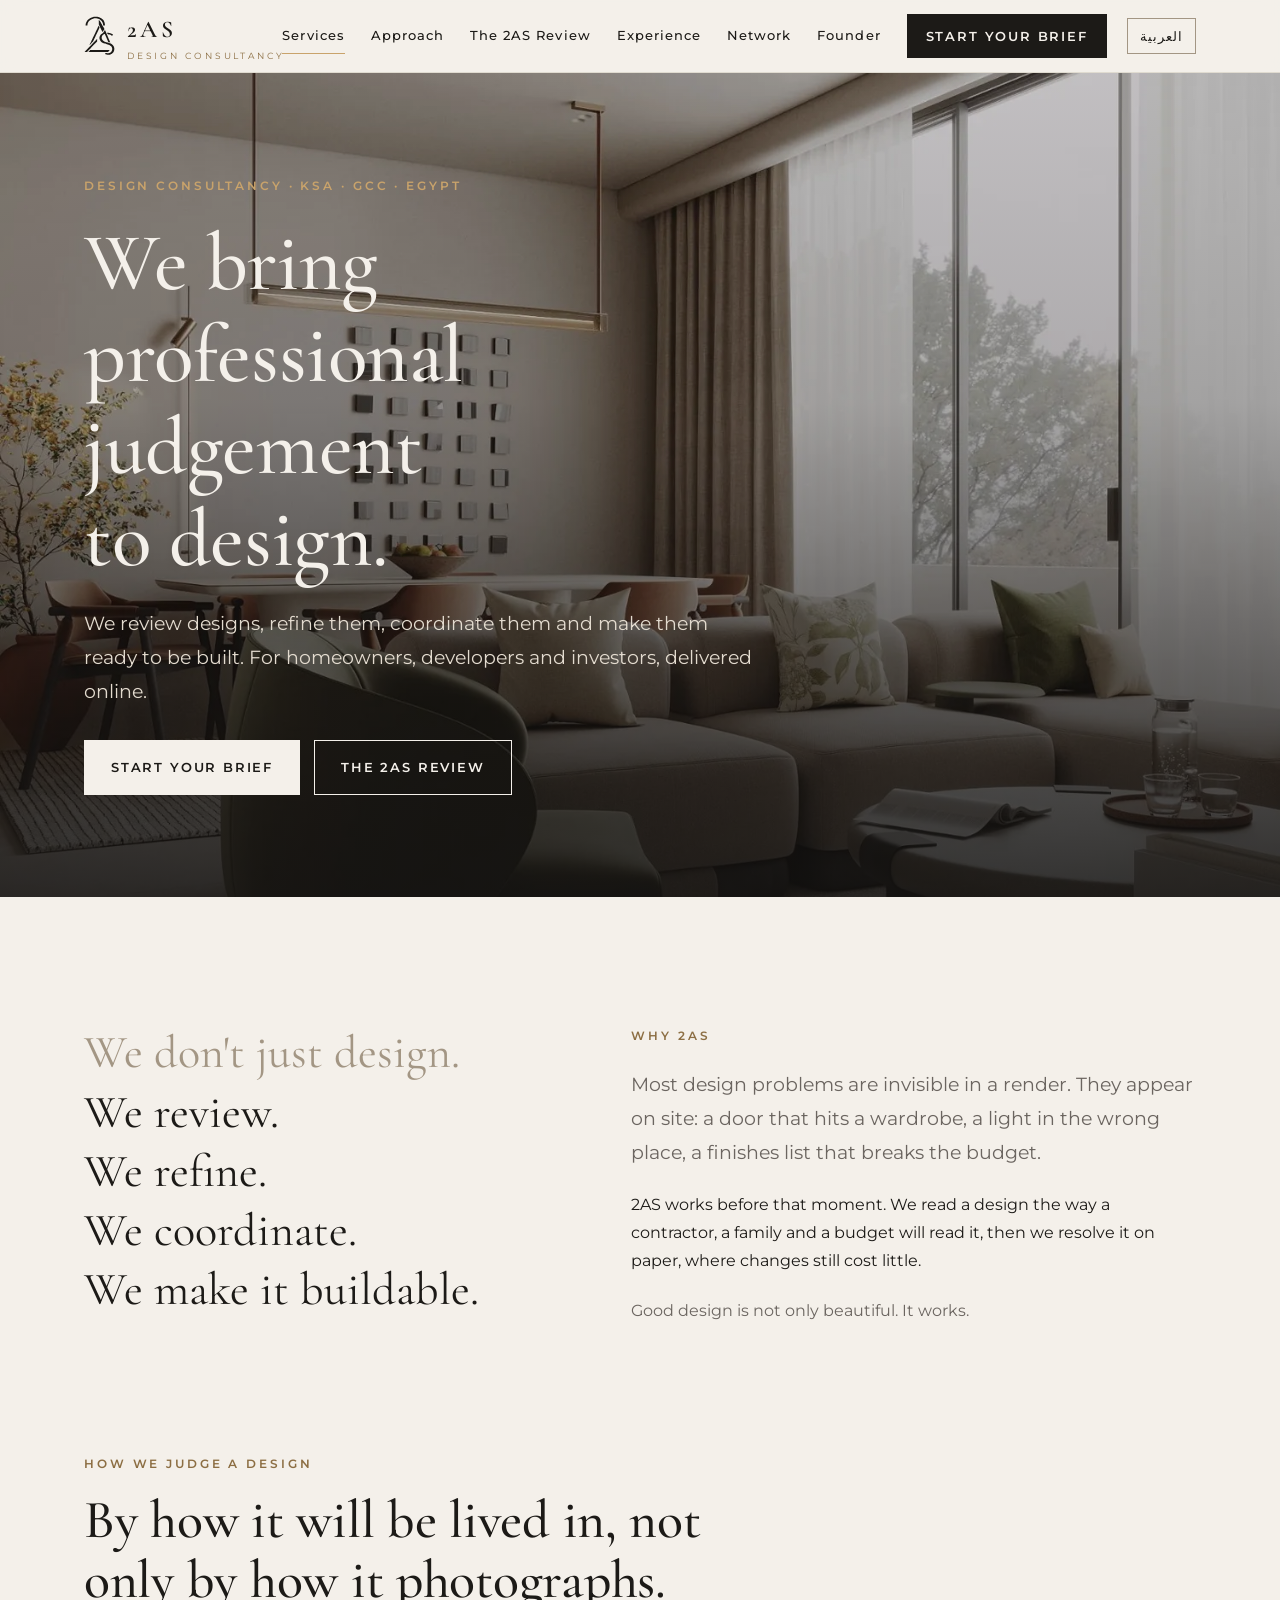
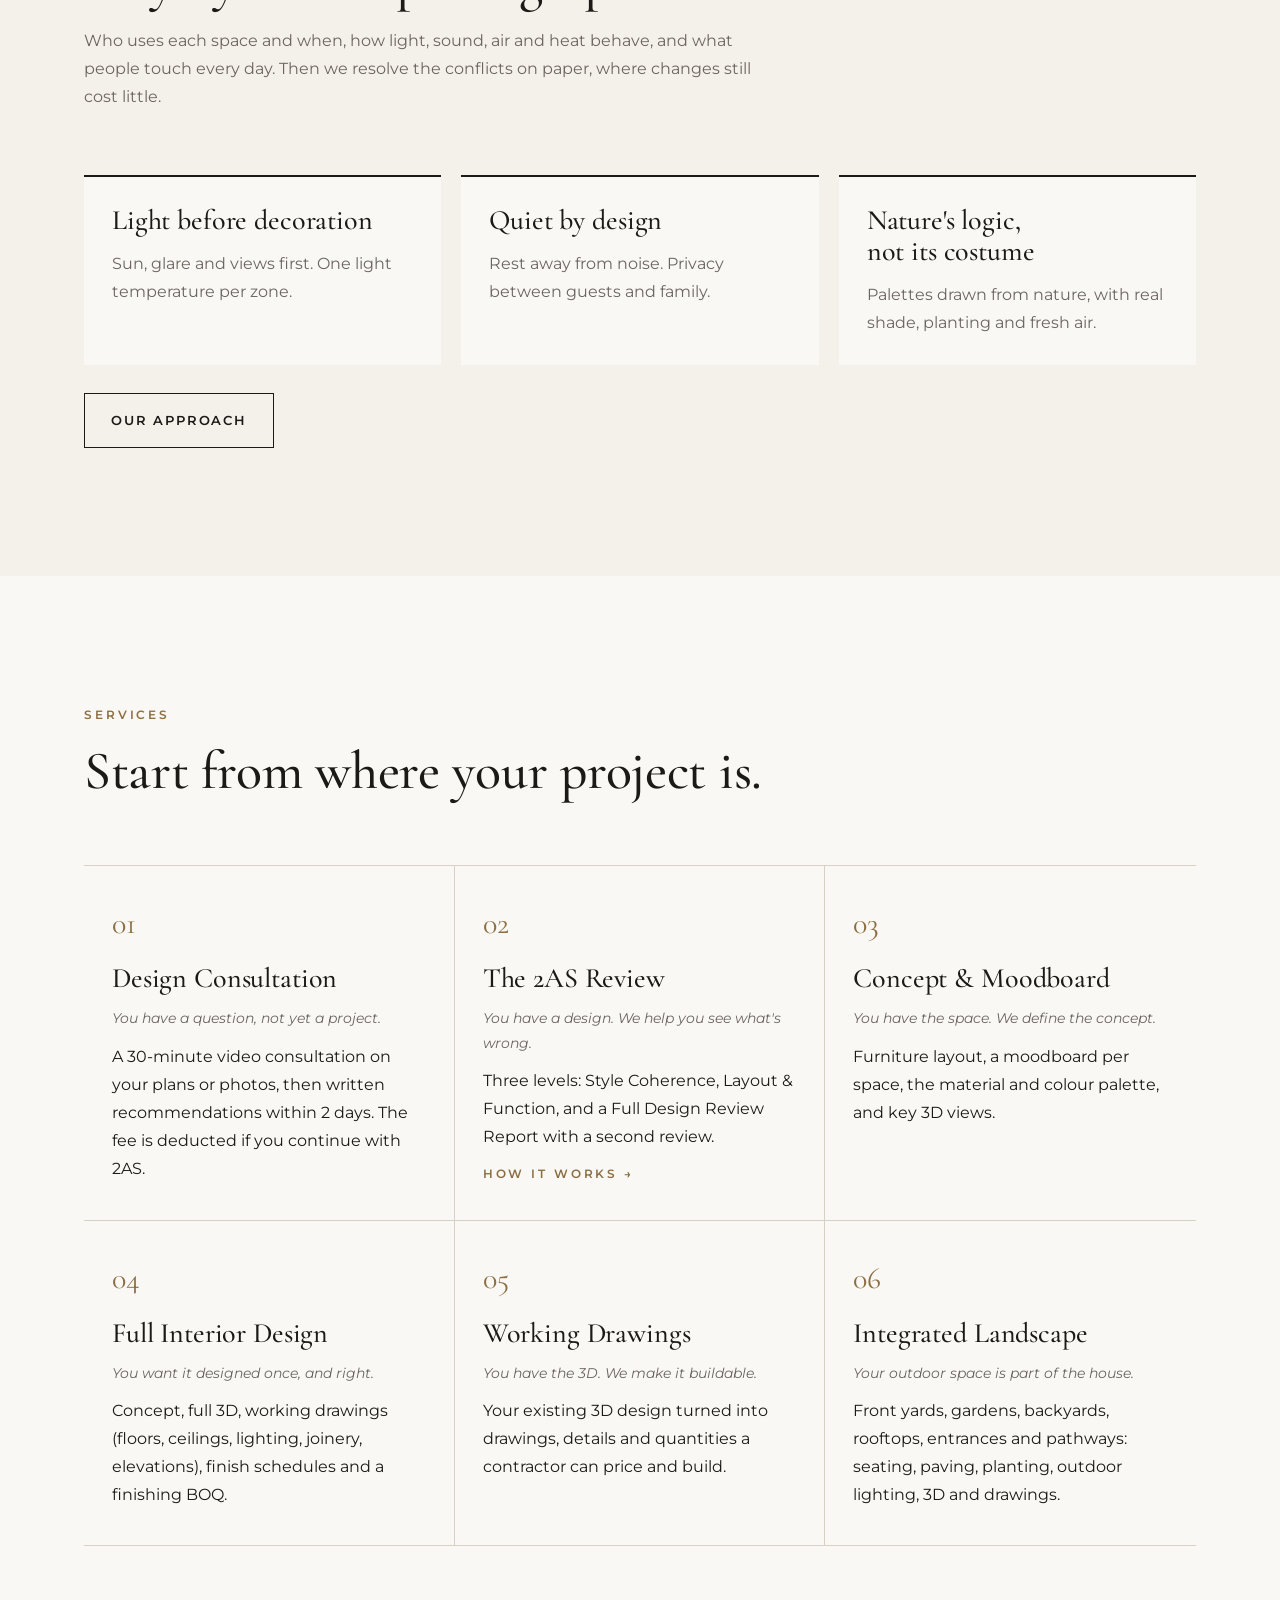
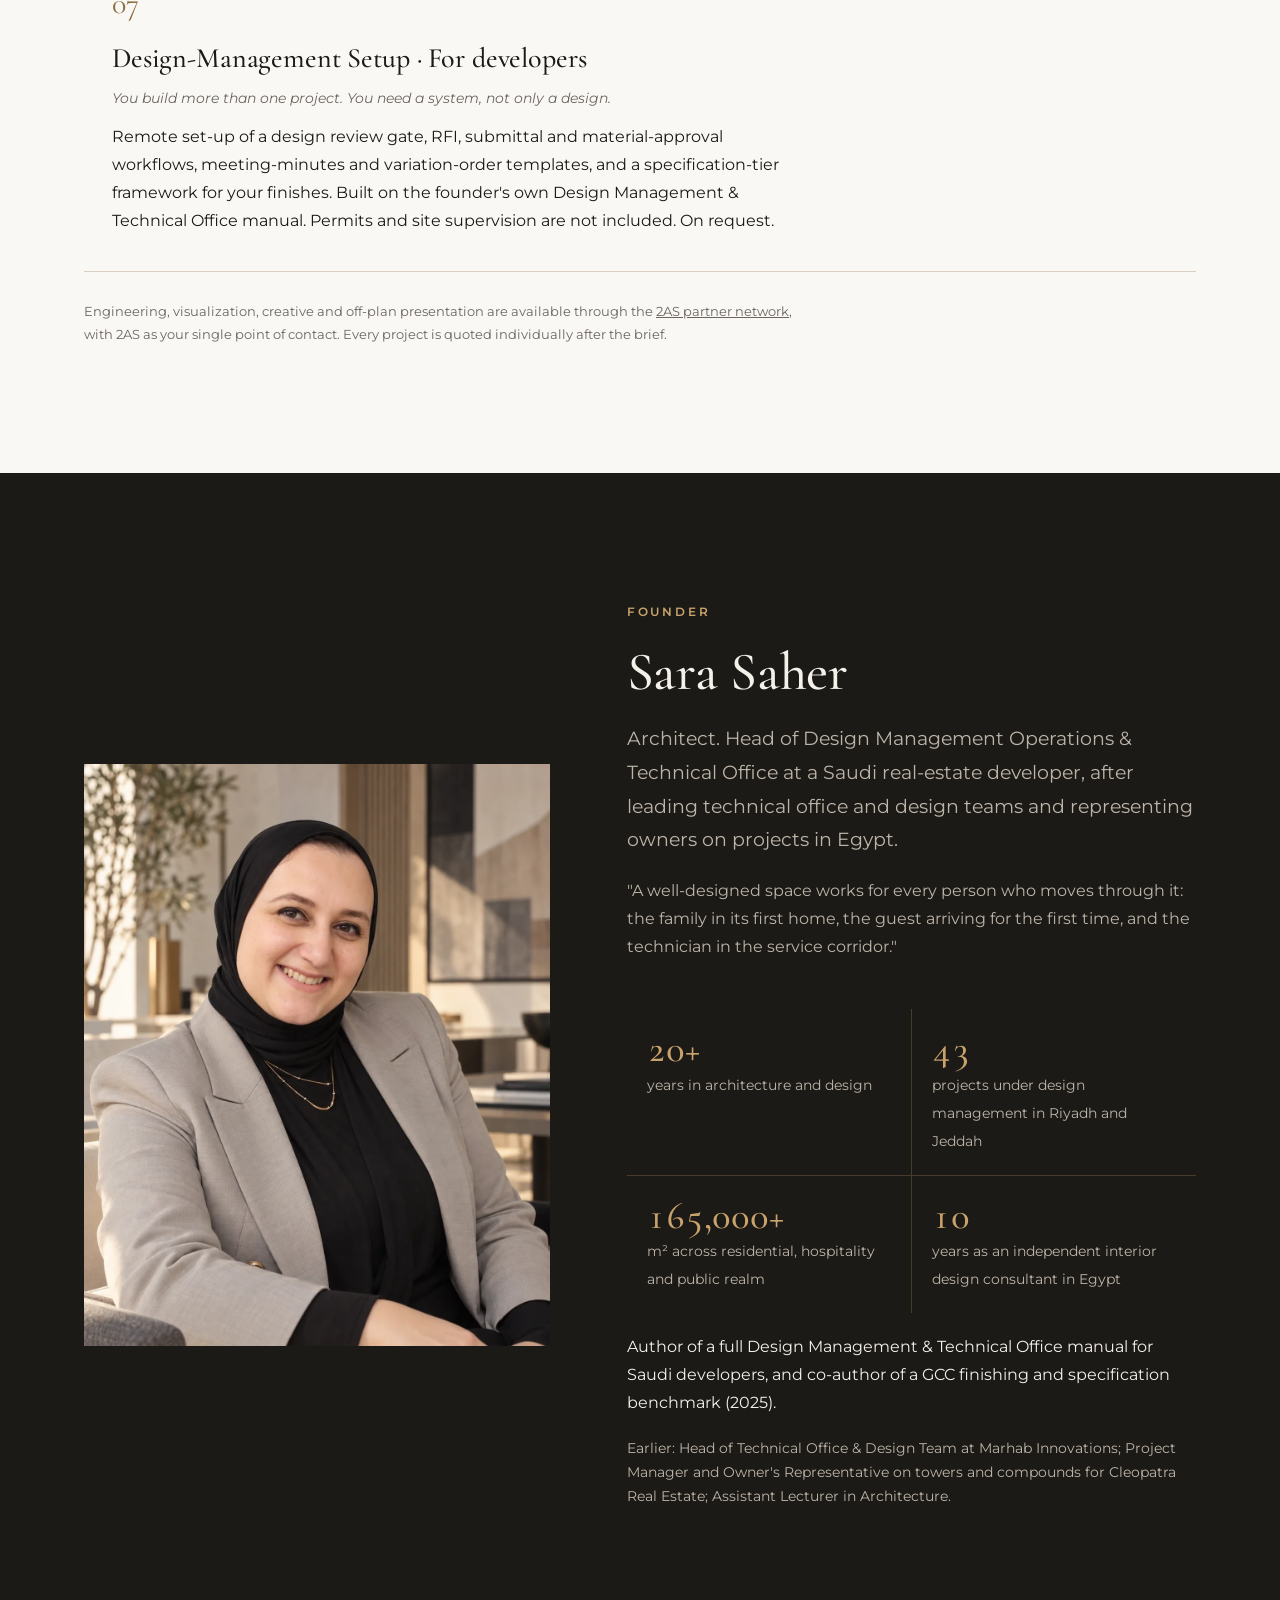
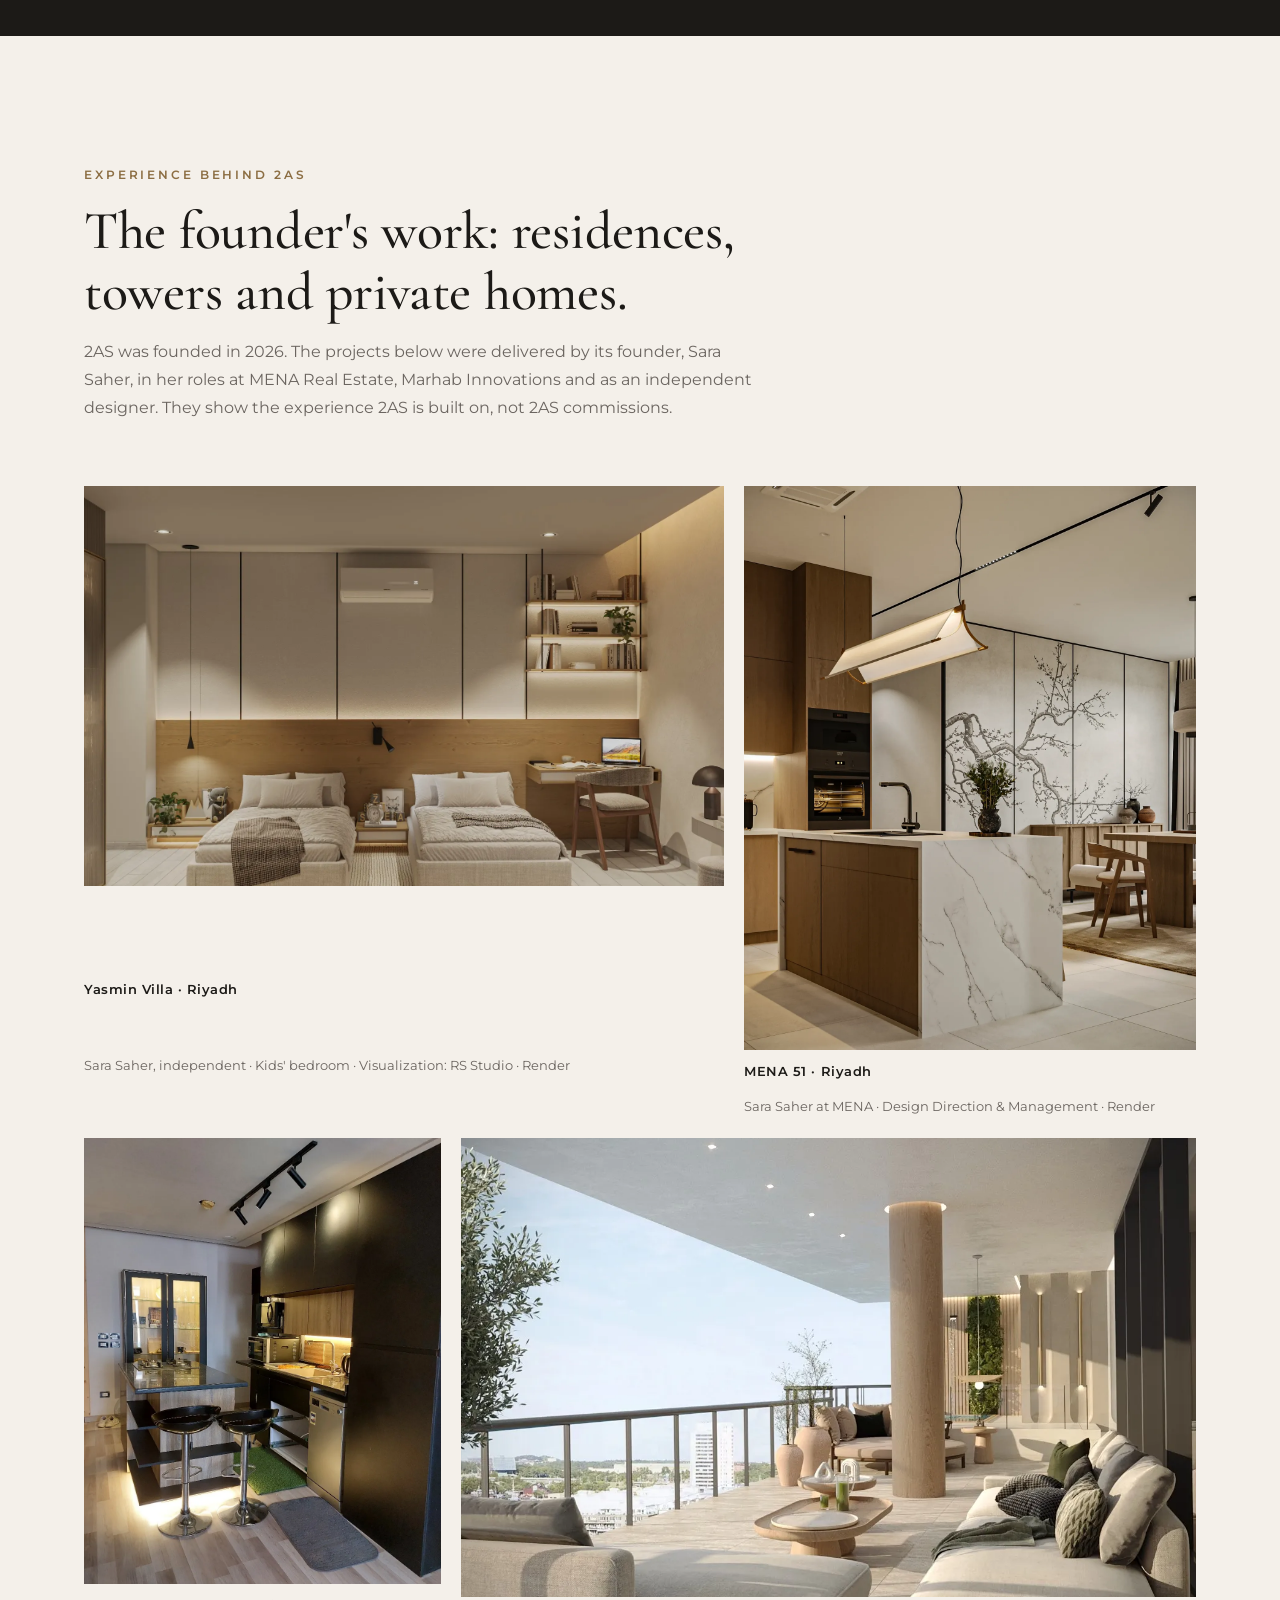
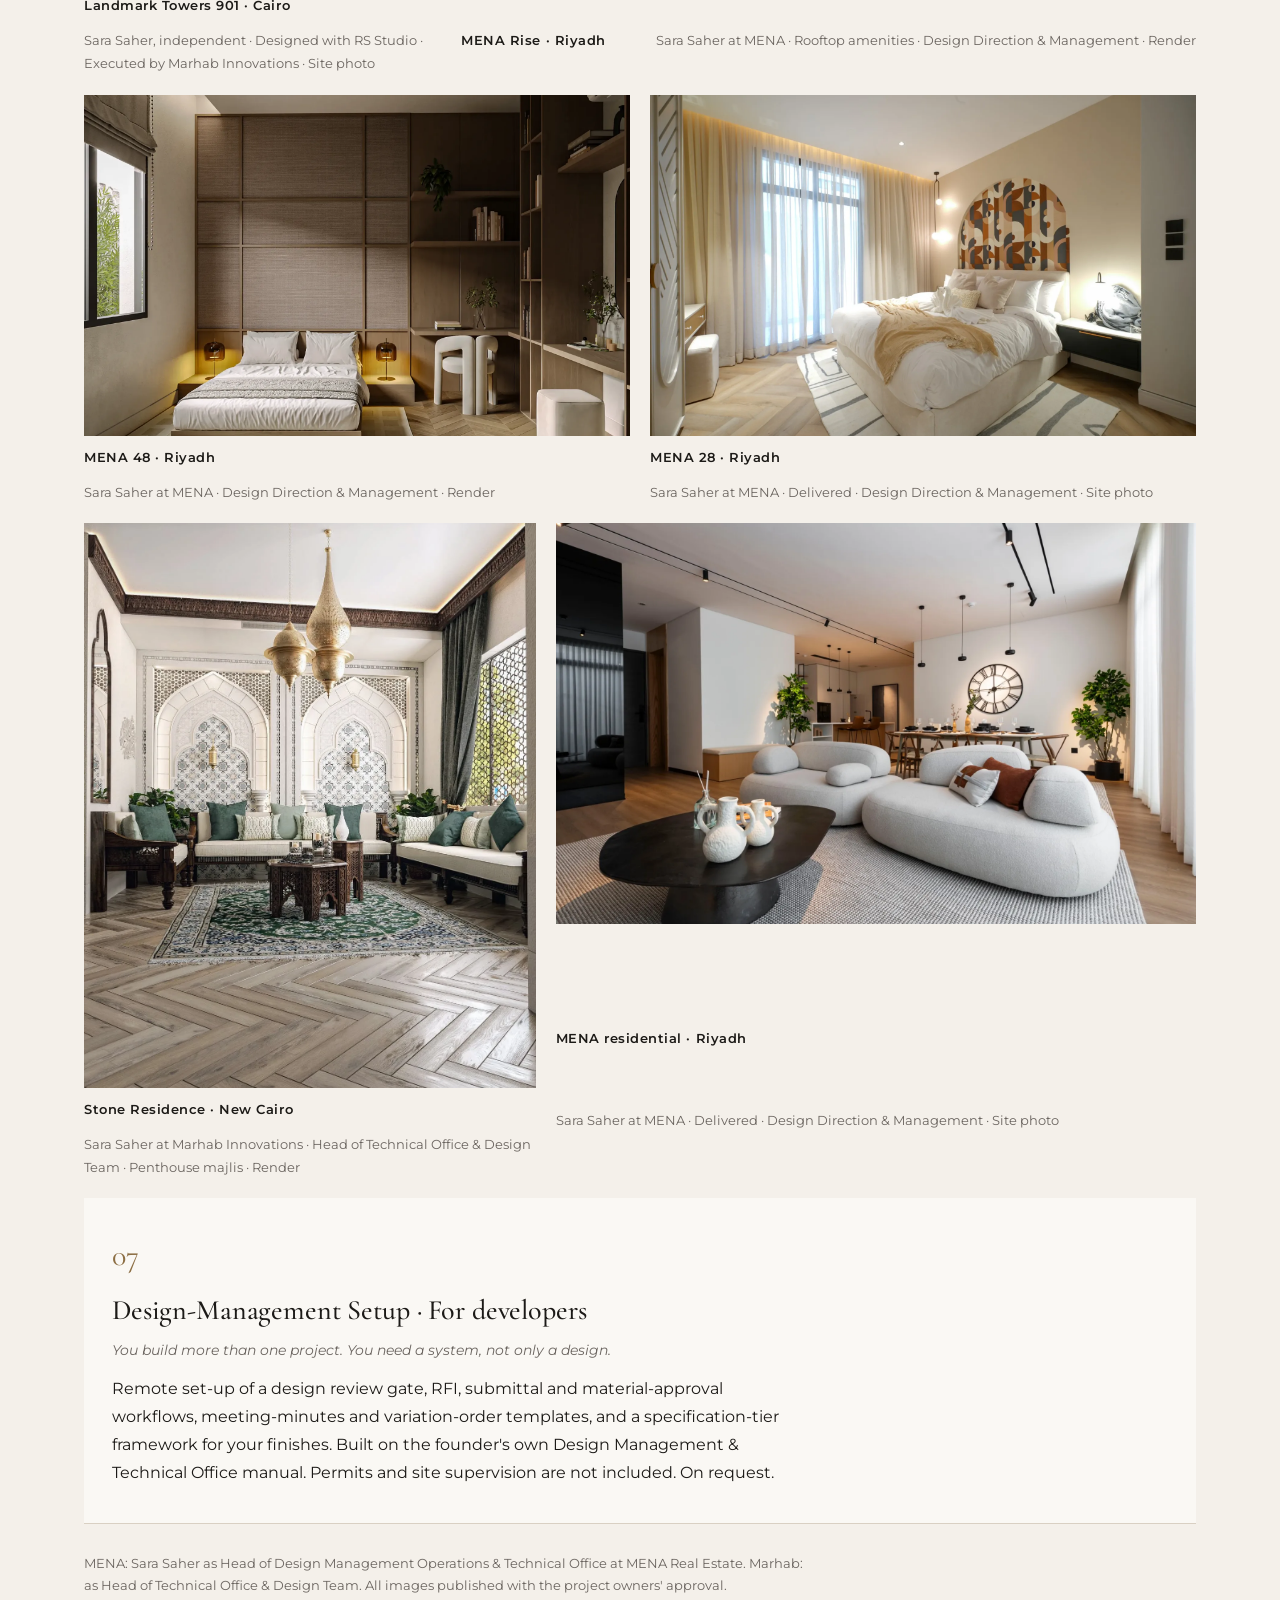
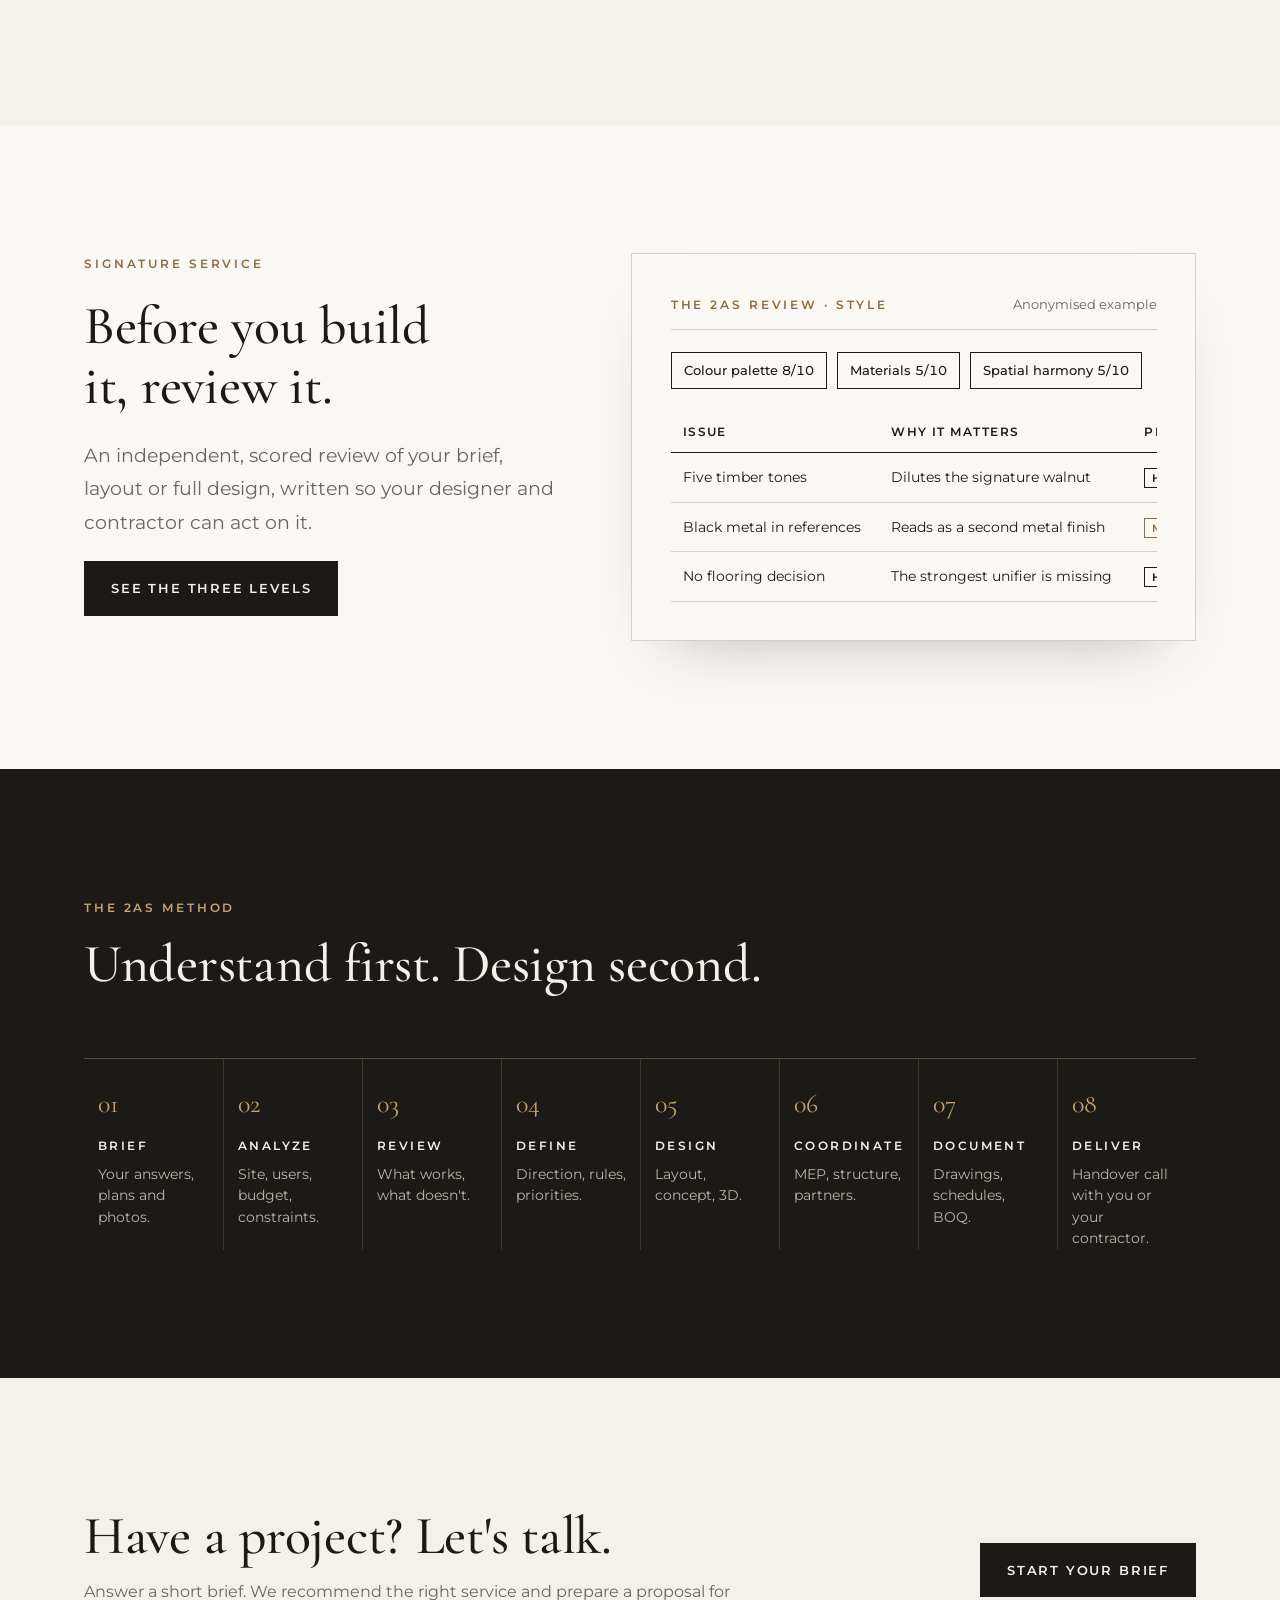
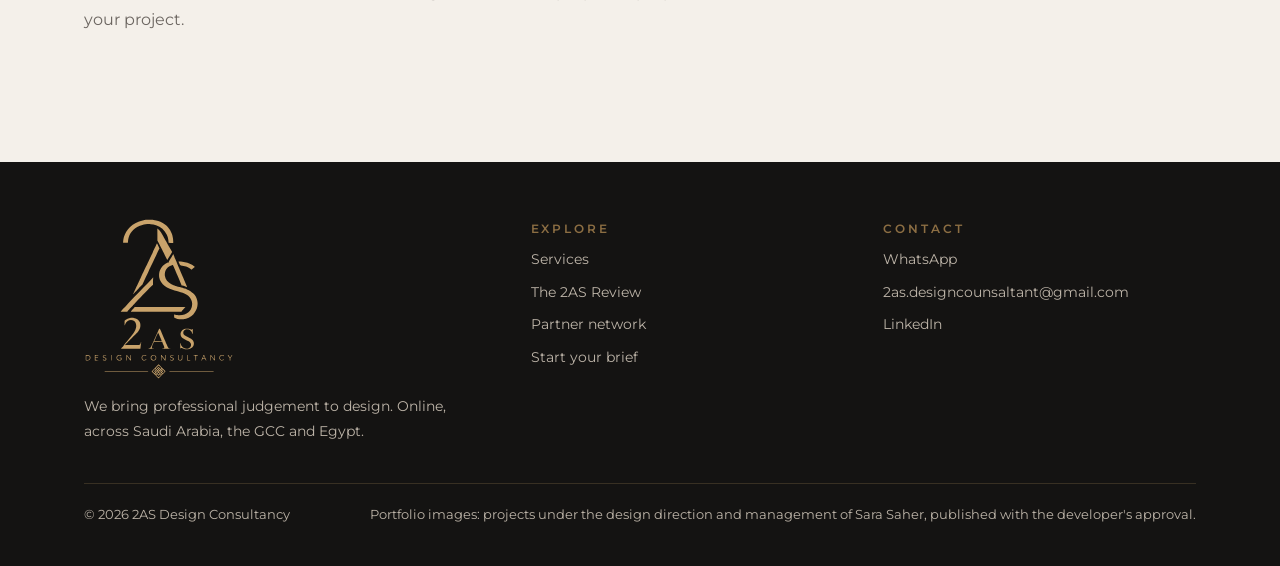
==== commit 0b20b8fa: "Add files via upload" ====
--- a/index.html
+++ b/index.html
@@ -1,4 +1,4 @@
-<!doctype html>
+﻿<!doctype html>
 <html lang="en" dir="ltr">
 <head>
 <meta charset="utf-8">
@@ -114,7 +114,12 @@
         <p class="who"><span lang="en">Your outdoor space is part of the house.</span><span lang="ar">مساحتك الخارجية جزء من البيت.</span></p>
         <p><span lang="en">Front yards, gardens, backyards, rooftops, entrances and pathways: seating, paving, planting, outdoor lighting, 3D and drawings.</span><span lang="ar">الحدائق الأمامية والخلفية، والأسطح، والمداخل والممرات: الجلسات، والأرضيات، والنباتات، والإضاءة الخارجية، وصور 3D، ومخططات.</span></p>
       </article>
-    </div>
+      <article class="svc" style="grid-column:1/-1;border-inline-end:none;background:var(--warm)">
+        <div class="num">07</div>
+        <h3><span lang="en">Design-Management Setup · For developers</span><span lang="ar">إعداد نظام إدارة التصميم · للمطوّرين</span></h3>
+        <p class="who"><span lang="en">You build more than one project. You need a system, not only a design.</span><span lang="ar">تبني أكثر من مشروع، وتحتاج إلى نظام لا إلى تصميم فقط.</span></p>
+        <p><span lang="en">Remote set-up of a design review gate, RFI, submittal and material-approval workflows, meeting-minutes and variation-order templates, and a specification-tier framework for your finishes. Built on the founder's own Design Management &amp; Technical Office manual. Permits and site supervision are not included. On request.</span><span lang="ar">إعداد عن بُعد لبوابة مراجعة التصميم، ومسارات طلبات الاستفسار (RFI) والتقديمات واعتماد المواد، ونماذج محاضر الاجتماعات وأوامر التغيير، وإطار لفئات المواصفات والتشطيبات. مبني على دليل إدارة التصميم والمكتب الفني الذي أعدّته المؤسِّسة. لا يشمل التصاريح أو الإشراف على الموقع. عند الطلب.</span></p>
+      </article>    </div>
     <p class="credit"><span lang="en">Engineering, visualization, creative and off-plan presentation are available through the <a href="partners.html">2AS partner network</a>, with 2AS as your single point of contact. Every project is quoted individually after the brief.</span><span lang="ar">تتوفر الخدمات الهندسية، والإظهار المعماري، والخدمات الإبداعية، وعرض مشاريع البيع على الخارطة من خلال <a href="partners.html">شبكة شركاء 2AS</a>، وتبقى 2AS نقطة تواصلك الوحيدة. ويُسعَّر كل مشروع على حدة بعد الاستبيان.</span></p>
   </div>
 </section>
@@ -134,6 +139,7 @@
         <div class="fact"><b>165,000+</b><span><span lang="en">m² across residential, hospitality and public realm</span><span lang="ar">م² في مشاريع سكنية وضيافة ومساحات عامة</span></span></div>
         <div class="fact"><b>10</b><span><span lang="en">years as an independent interior design consultant in Egypt</span><span lang="ar">سنوات استشارية تصميم داخلي مستقلة في مصر</span></span></div>
       </div>
+      <p><span lang="en">Author of a full Design Management &amp; Technical Office manual for Saudi developers, and co-author of a GCC finishing and specification benchmark (2025).</span><span lang="ar">مؤلفة دليل متكامل لإدارة التصميم والمكتب الفني لشركات التطوير السعودية، وشاركت في إعداد مرجع معايير التشطيب والمواصفات في الخليج (2025).</span></p>
       <p style="font-size:13.5px;color:#BDB4A8"><span lang="en">Earlier: Head of Technical Office &amp; Design Team at Marhab Innovations; Project Manager and Owner's Representative on towers and compounds for Cleopatra Real Estate; Assistant Lecturer in Architecture.</span><span lang="ar">سابقًا: رئيسة المكتب الفني وفريق التصميم في Marhab Innovations، ومديرة مشروعات وممثلة للمالك في أبراج ومجمعات Cleopatra Real Estate، ومدرّسة مساعدة بقسم العمارة.</span></p>
     </div>
   </div>
@@ -164,7 +170,12 @@
         <figcaption><b>Stone Residence · New Cairo</b><span><span lang="en">Sara Saher at Marhab Innovations · Head of Technical Office &amp; Design Team · Penthouse majlis · Render</span><span lang="ar">سارة ساهر في Marhab Innovations · رئيسة المكتب الفني وفريق التصميم · مجلس بنتهاوس · 3D</span></span></figcaption></figure>
       <figure class="c7 w-wide"><img src="mena-delivered-living.webp" alt="Delivered open-plan living and dining room with pebble sofas and black pendant lights" loading="lazy">
         <figcaption><b>MENA residential · Riyadh</b><span><span lang="en">Sara Saher at MENA · Delivered · Design Direction &amp; Management · Site photo</span><span lang="ar">سارة ساهر في MENA · منفّذ · توجيه وإدارة التصميم · صورة تنفيذ</span></span></figcaption></figure>
-    </div>
+      <article class="svc" style="grid-column:1/-1;border-inline-end:none;background:var(--warm)">
+        <div class="num">07</div>
+        <h3><span lang="en">Design-Management Setup · For developers</span><span lang="ar">إعداد نظام إدارة التصميم · للمطوّرين</span></h3>
+        <p class="who"><span lang="en">You build more than one project. You need a system, not only a design.</span><span lang="ar">تبني أكثر من مشروع، وتحتاج إلى نظام لا إلى تصميم فقط.</span></p>
+        <p><span lang="en">Remote set-up of a design review gate, RFI, submittal and material-approval workflows, meeting-minutes and variation-order templates, and a specification-tier framework for your finishes. Built on the founder's own Design Management &amp; Technical Office manual. Permits and site supervision are not included. On request.</span><span lang="ar">إعداد عن بُعد لبوابة مراجعة التصميم، ومسارات طلبات الاستفسار (RFI) والتقديمات واعتماد المواد، ونماذج محاضر الاجتماعات وأوامر التغيير، وإطار لفئات المواصفات والتشطيبات. مبني على دليل إدارة التصميم والمكتب الفني الذي أعدّته المؤسِّسة. لا يشمل التصاريح أو الإشراف على الموقع. عند الطلب.</span></p>
+      </article>    </div>
     <p class="credit"><span lang="en">MENA: Sara Saher as Head of Design Management Operations &amp; Technical Office at MENA Real Estate. Marhab: as Head of Technical Office &amp; Design Team. All images published with the project owners' approval.</span><span lang="ar">MENA: سارة ساهر بصفتها رئيسة إدارة عمليات التصميم والمكتب الفني في MENA العقارية. Marhab: بصفتها رئيسة المكتب الفني وفريق التصميم. جميع الصور منشورة بموافقة أصحاب المشاريع.</span></p>
   </div>
 </section>
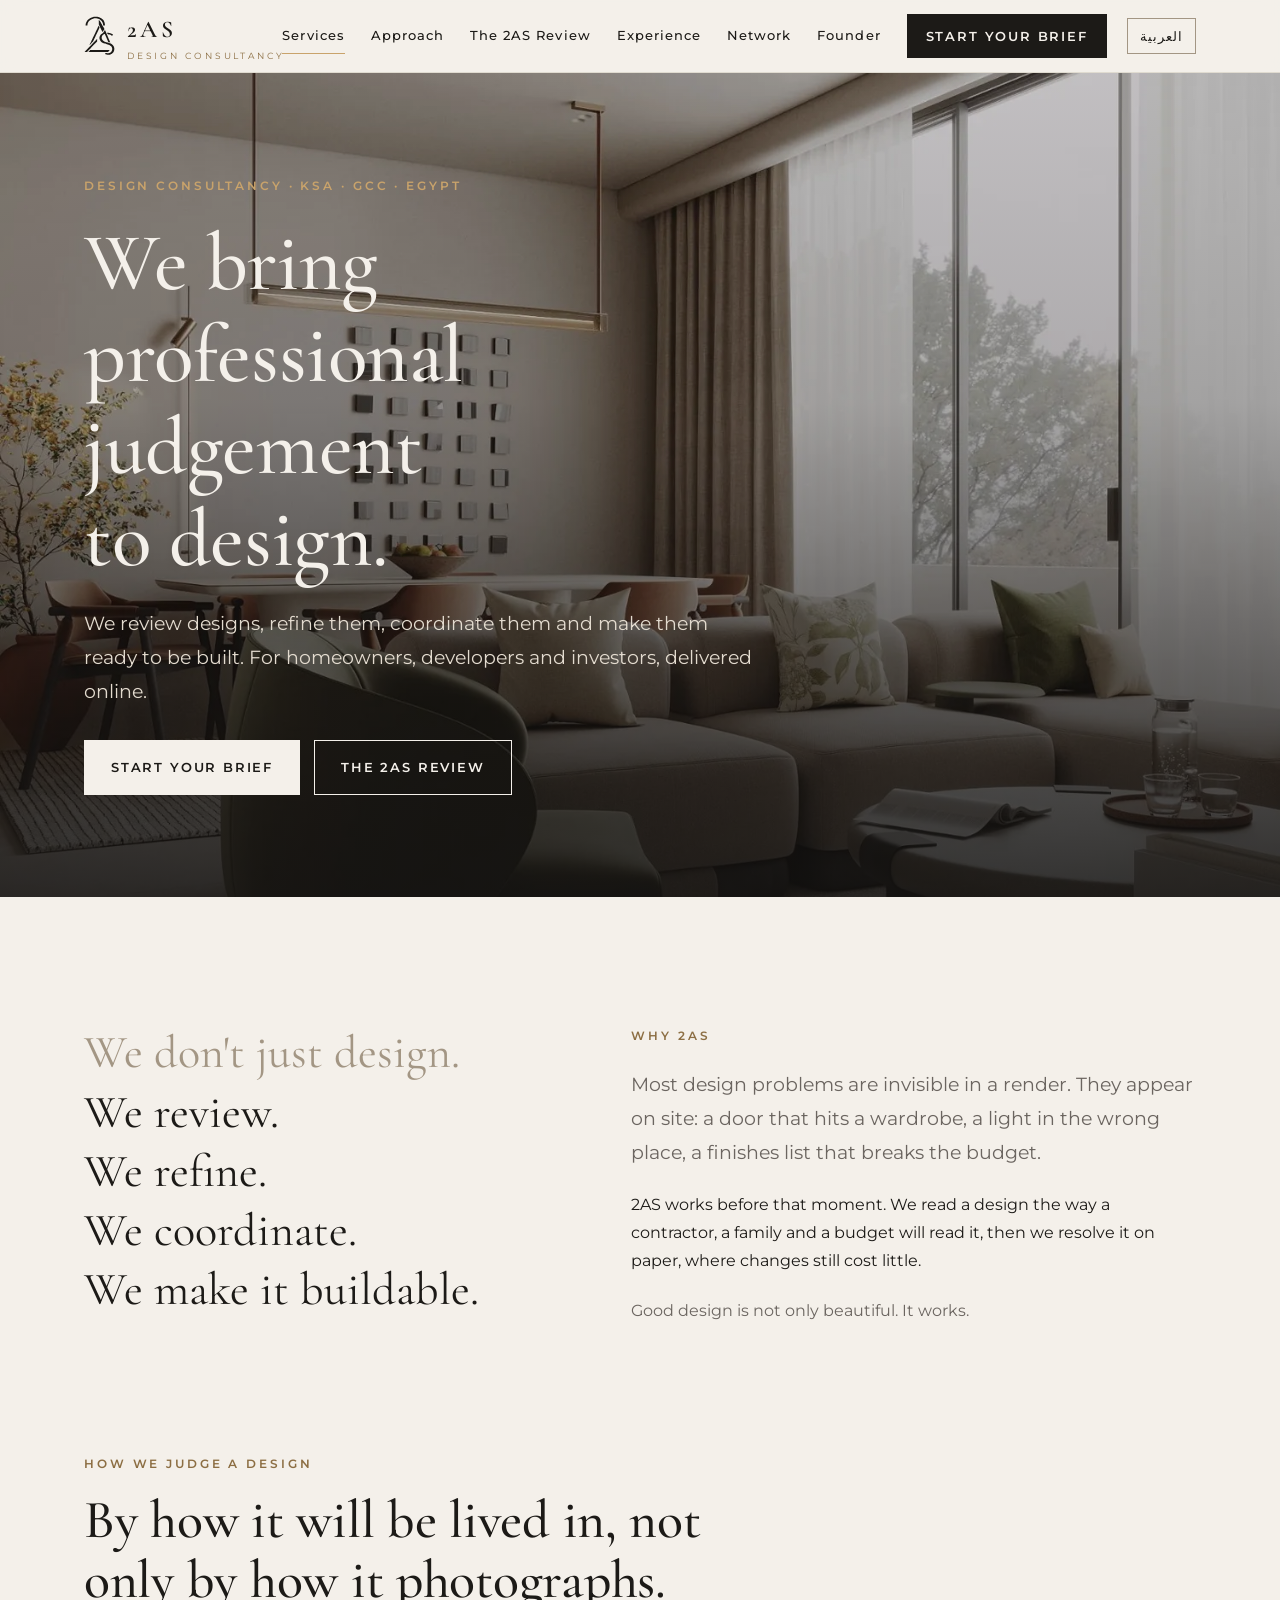
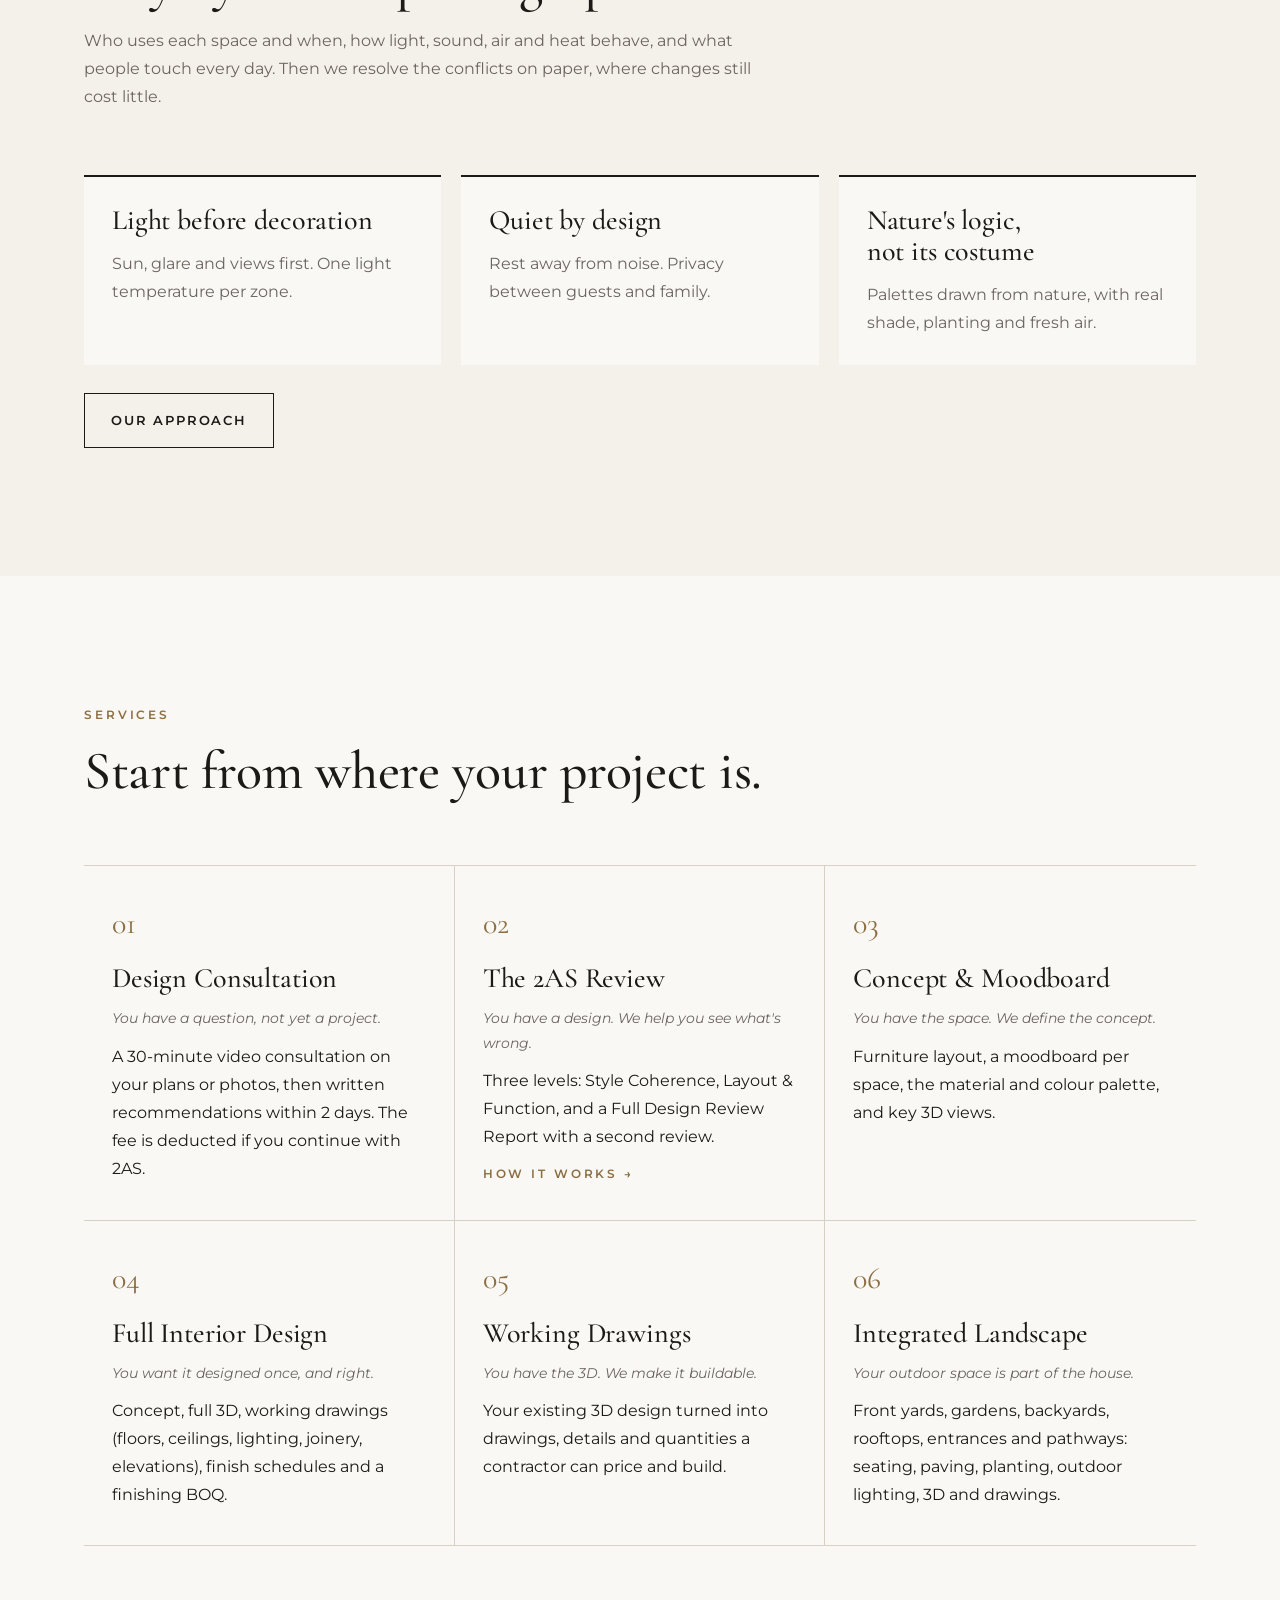
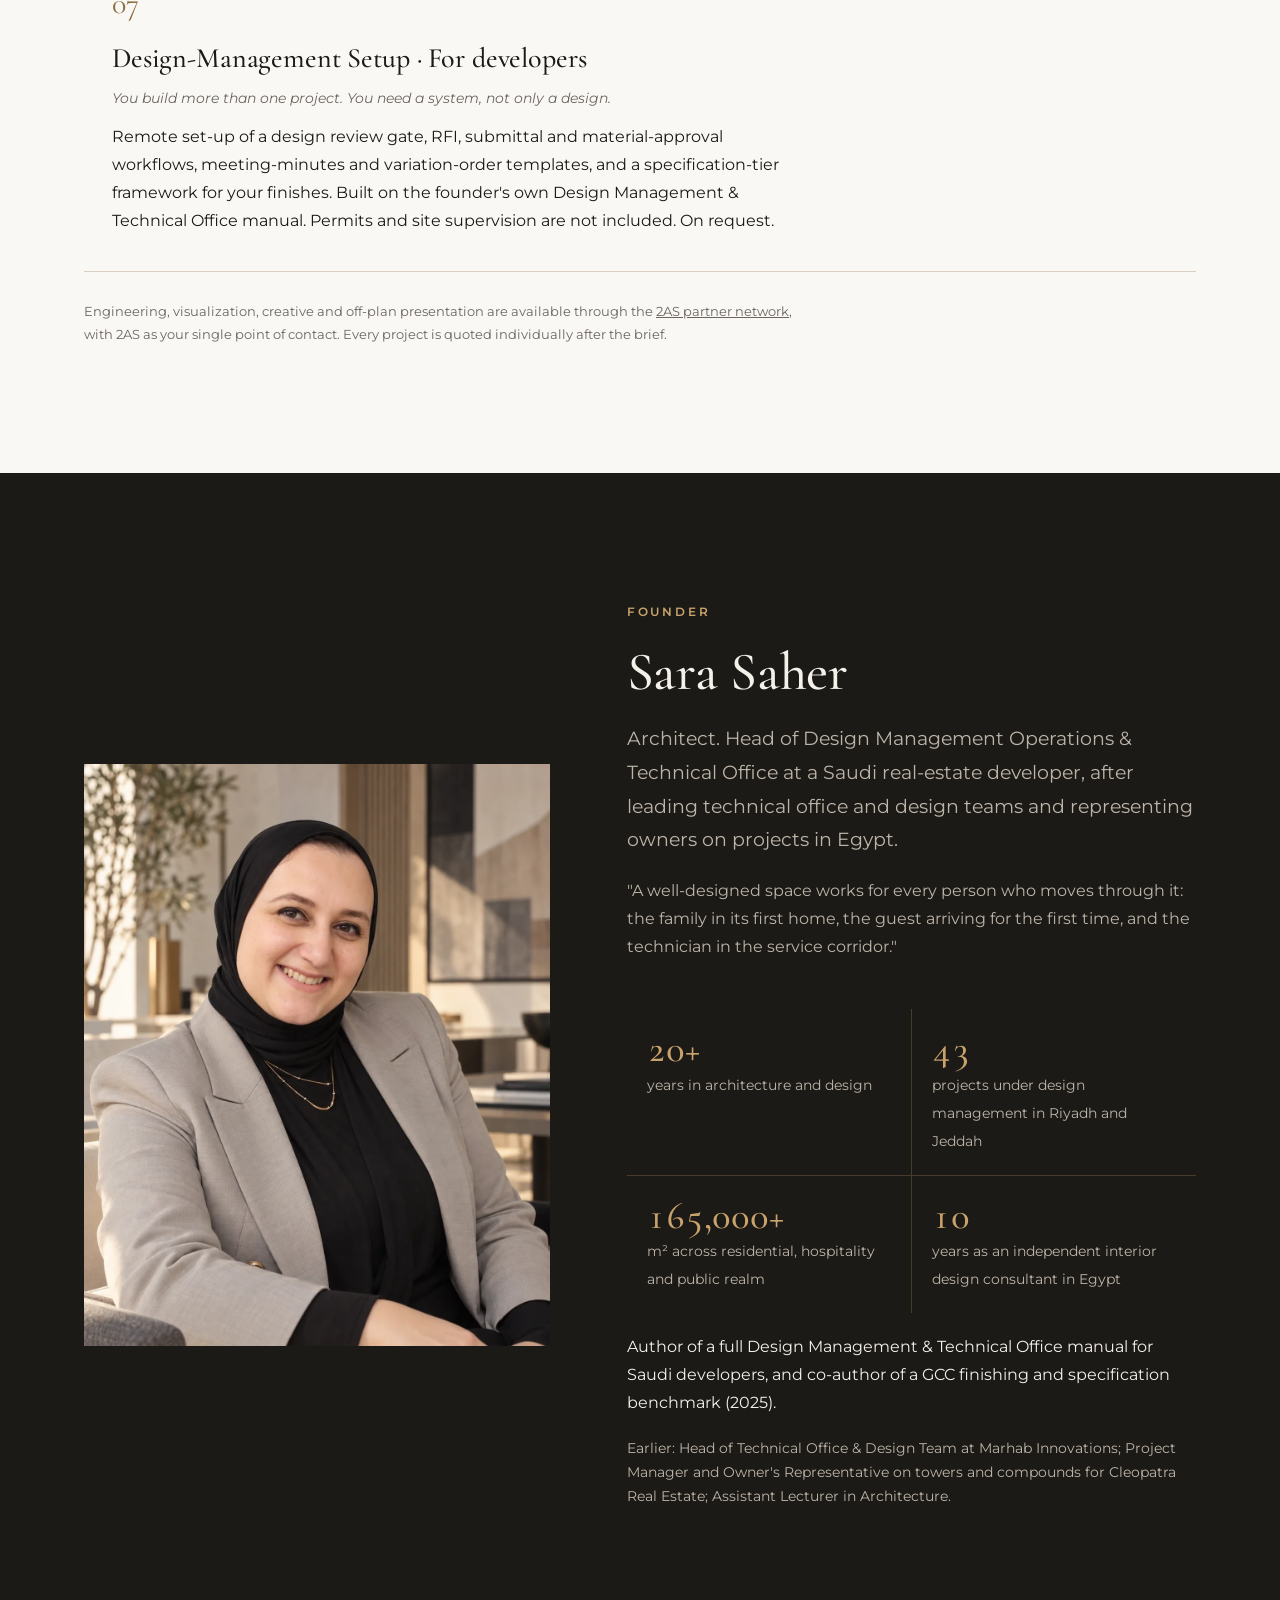
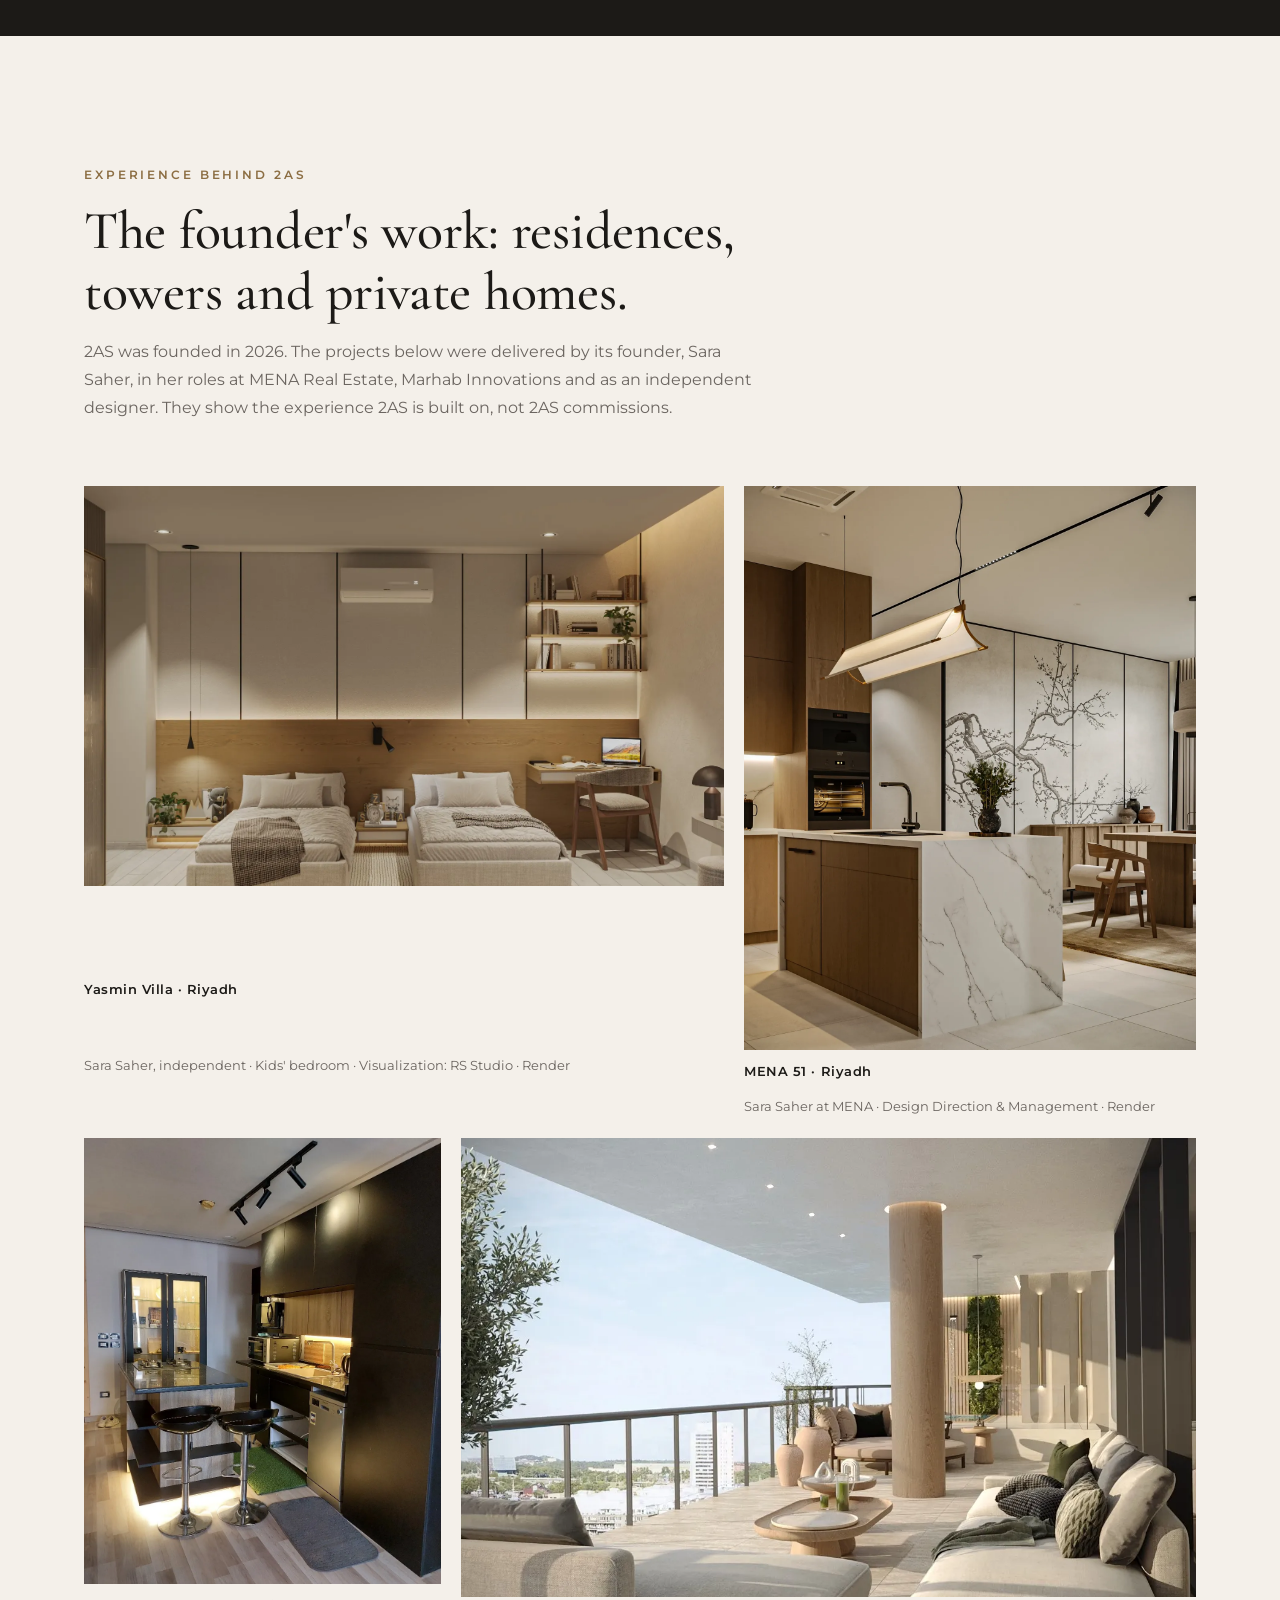
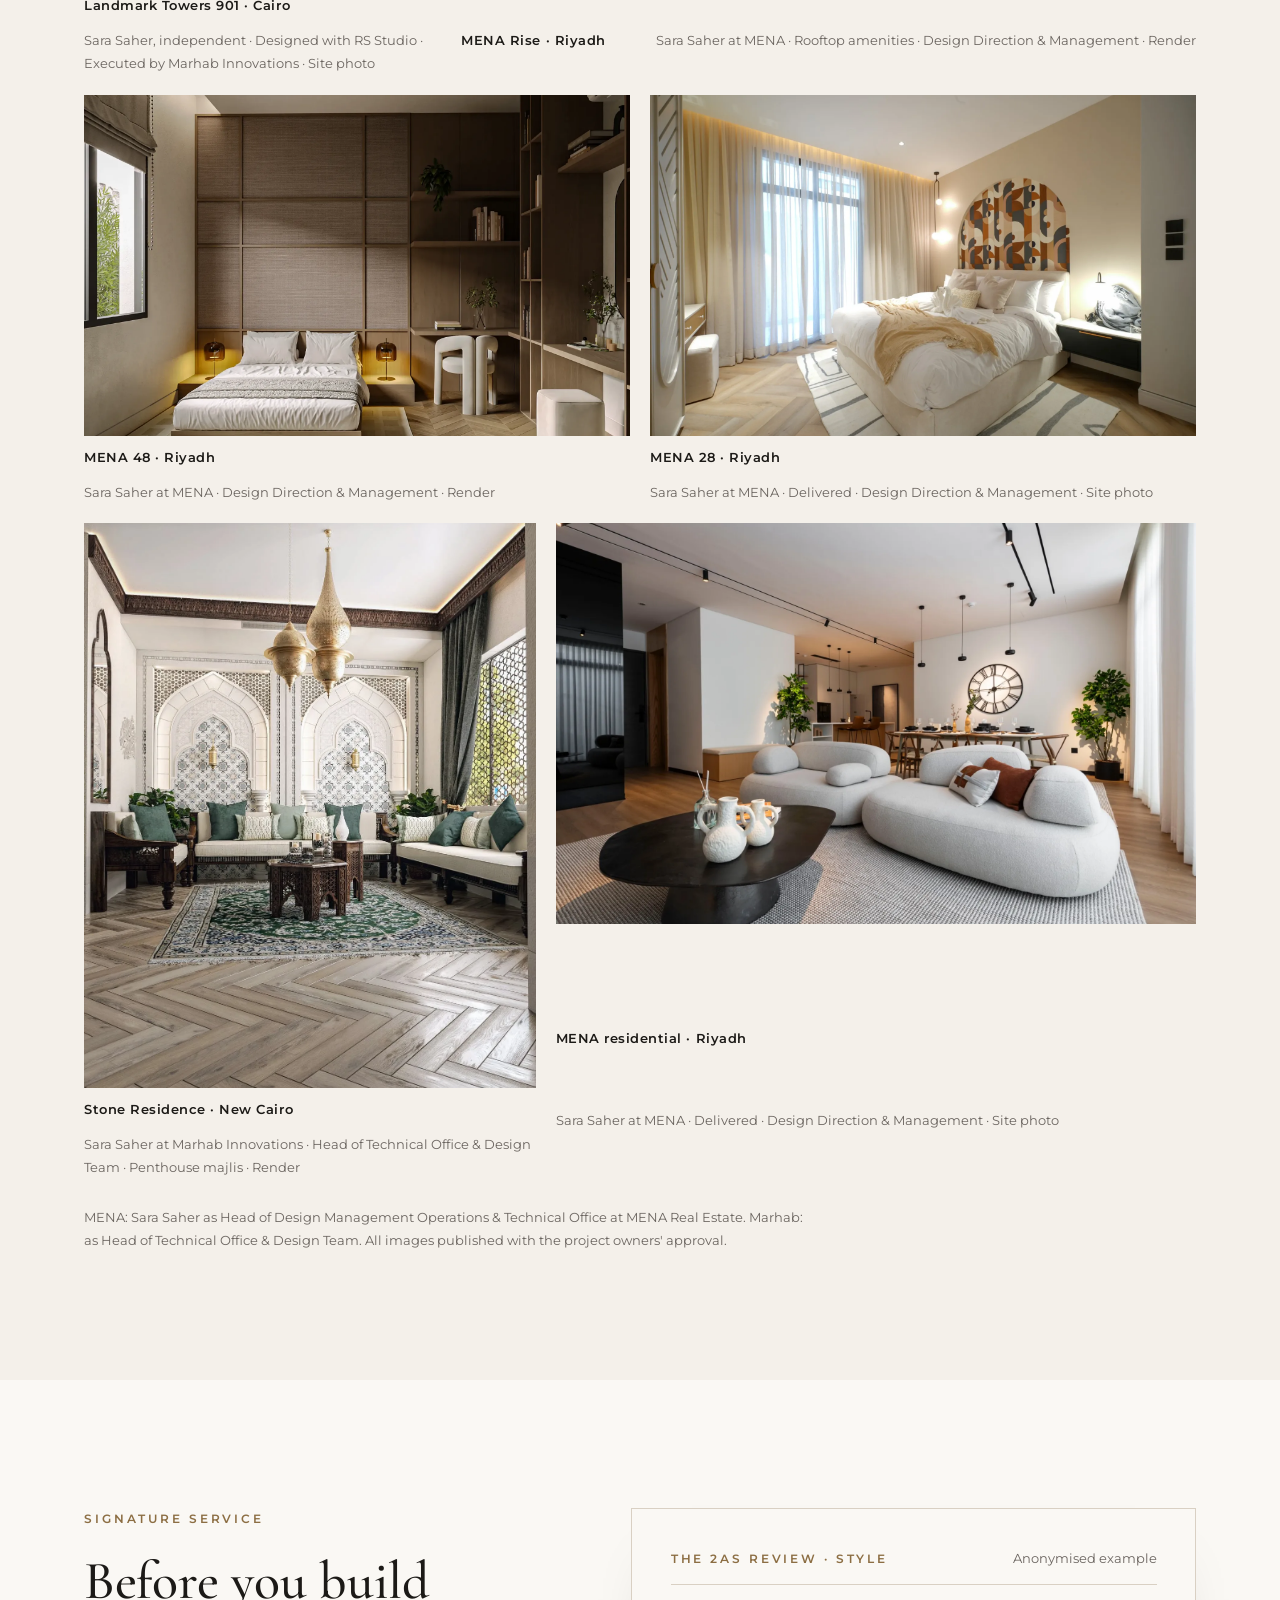
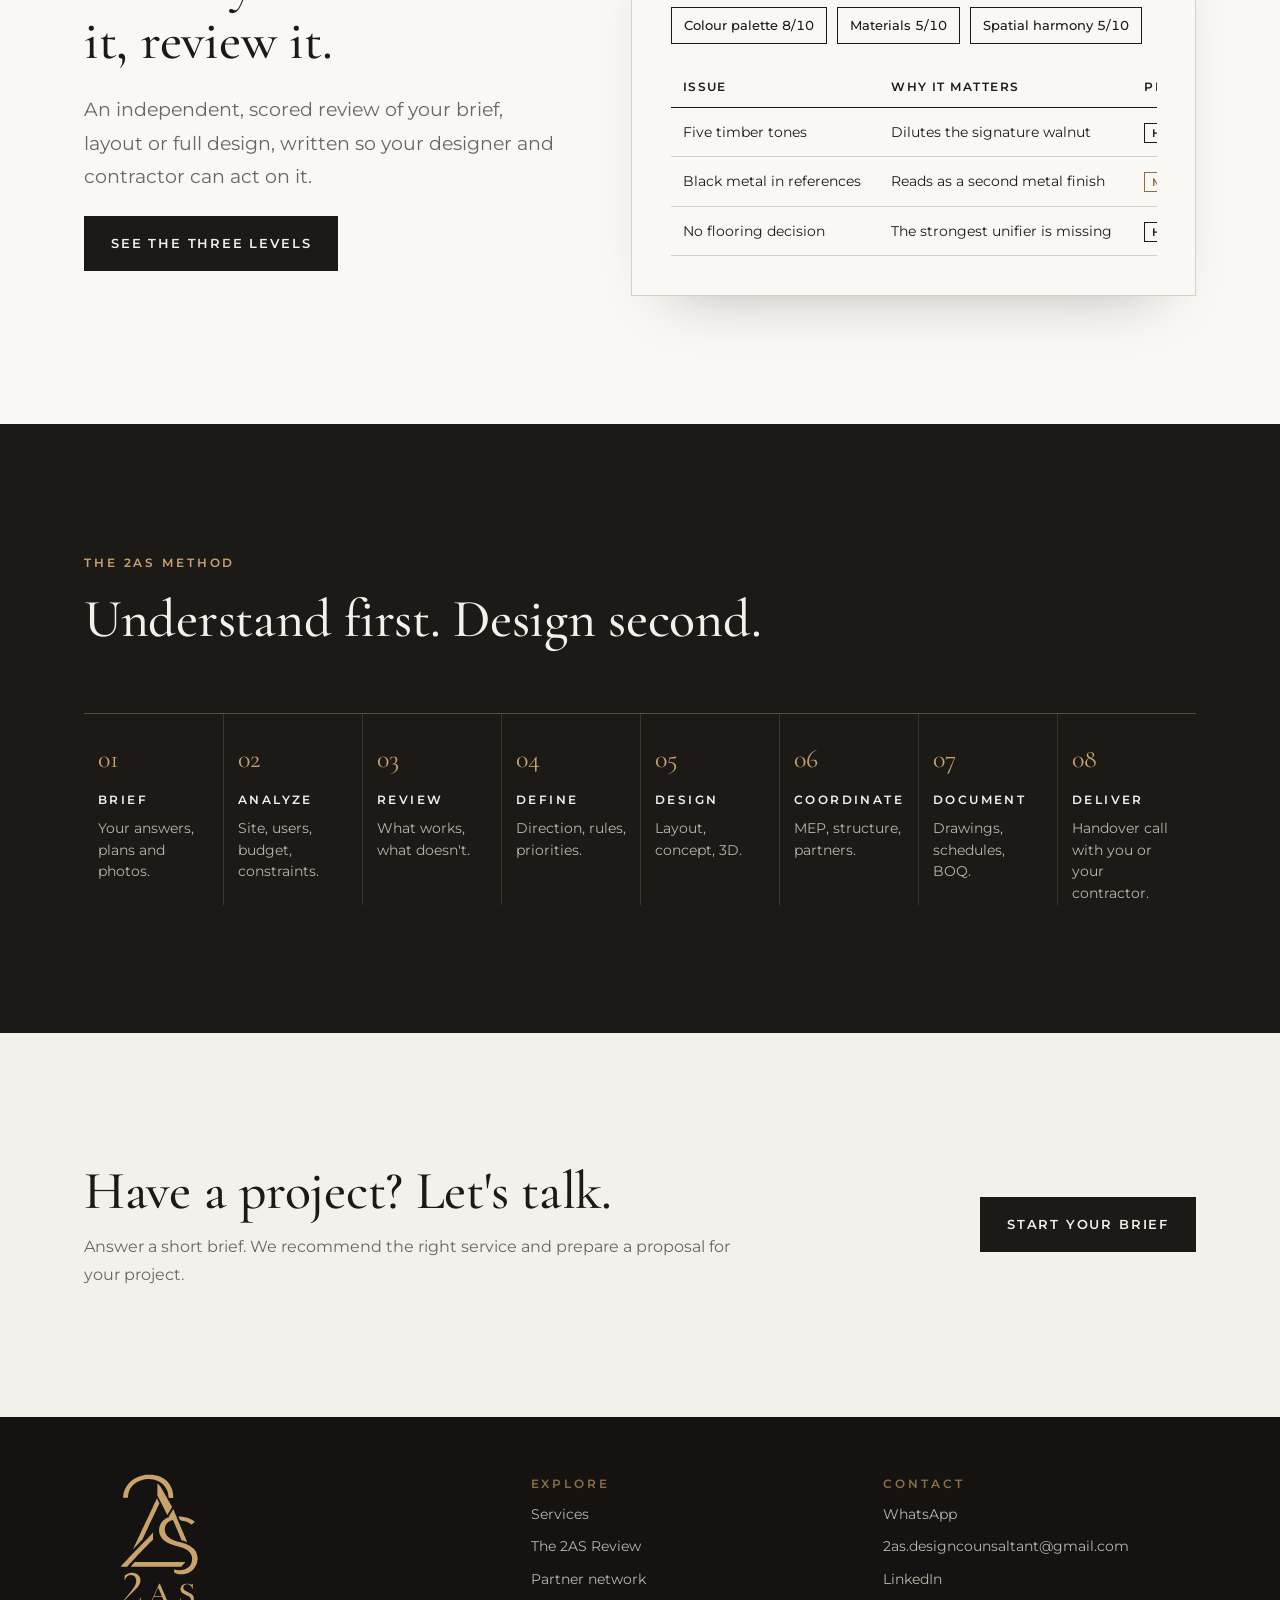
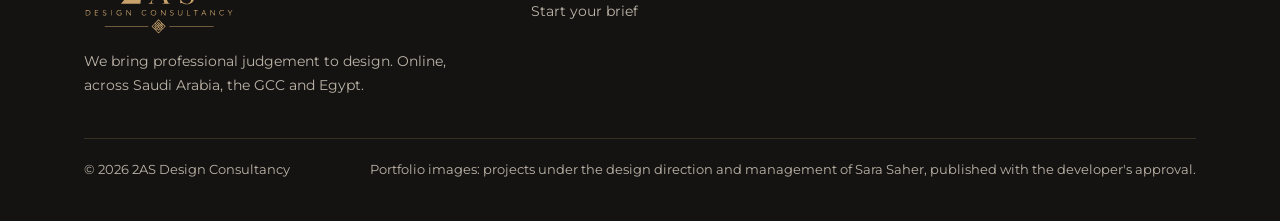
==== commit 3bb17f92: "Add files via upload" ====
--- a/index.html
+++ b/index.html
@@ -170,12 +170,7 @@
         <figcaption><b>Stone Residence · New Cairo</b><span><span lang="en">Sara Saher at Marhab Innovations · Head of Technical Office &amp; Design Team · Penthouse majlis · Render</span><span lang="ar">سارة ساهر في Marhab Innovations · رئيسة المكتب الفني وفريق التصميم · مجلس بنتهاوس · 3D</span></span></figcaption></figure>
       <figure class="c7 w-wide"><img src="mena-delivered-living.webp" alt="Delivered open-plan living and dining room with pebble sofas and black pendant lights" loading="lazy">
         <figcaption><b>MENA residential · Riyadh</b><span><span lang="en">Sara Saher at MENA · Delivered · Design Direction &amp; Management · Site photo</span><span lang="ar">سارة ساهر في MENA · منفّذ · توجيه وإدارة التصميم · صورة تنفيذ</span></span></figcaption></figure>
-      <article class="svc" style="grid-column:1/-1;border-inline-end:none;background:var(--warm)">
-        <div class="num">07</div>
-        <h3><span lang="en">Design-Management Setup · For developers</span><span lang="ar">إعداد نظام إدارة التصميم · للمطوّرين</span></h3>
-        <p class="who"><span lang="en">You build more than one project. You need a system, not only a design.</span><span lang="ar">تبني أكثر من مشروع، وتحتاج إلى نظام لا إلى تصميم فقط.</span></p>
-        <p><span lang="en">Remote set-up of a design review gate, RFI, submittal and material-approval workflows, meeting-minutes and variation-order templates, and a specification-tier framework for your finishes. Built on the founder's own Design Management &amp; Technical Office manual. Permits and site supervision are not included. On request.</span><span lang="ar">إعداد عن بُعد لبوابة مراجعة التصميم، ومسارات طلبات الاستفسار (RFI) والتقديمات واعتماد المواد، ونماذج محاضر الاجتماعات وأوامر التغيير، وإطار لفئات المواصفات والتشطيبات. مبني على دليل إدارة التصميم والمكتب الفني الذي أعدّته المؤسِّسة. لا يشمل التصاريح أو الإشراف على الموقع. عند الطلب.</span></p>
-      </article>    </div>
+    </div>
     <p class="credit"><span lang="en">MENA: Sara Saher as Head of Design Management Operations &amp; Technical Office at MENA Real Estate. Marhab: as Head of Technical Office &amp; Design Team. All images published with the project owners' approval.</span><span lang="ar">MENA: سارة ساهر بصفتها رئيسة إدارة عمليات التصميم والمكتب الفني في MENA العقارية. Marhab: بصفتها رئيسة المكتب الفني وفريق التصميم. جميع الصور منشورة بموافقة أصحاب المشاريع.</span></p>
   </div>
 </section>
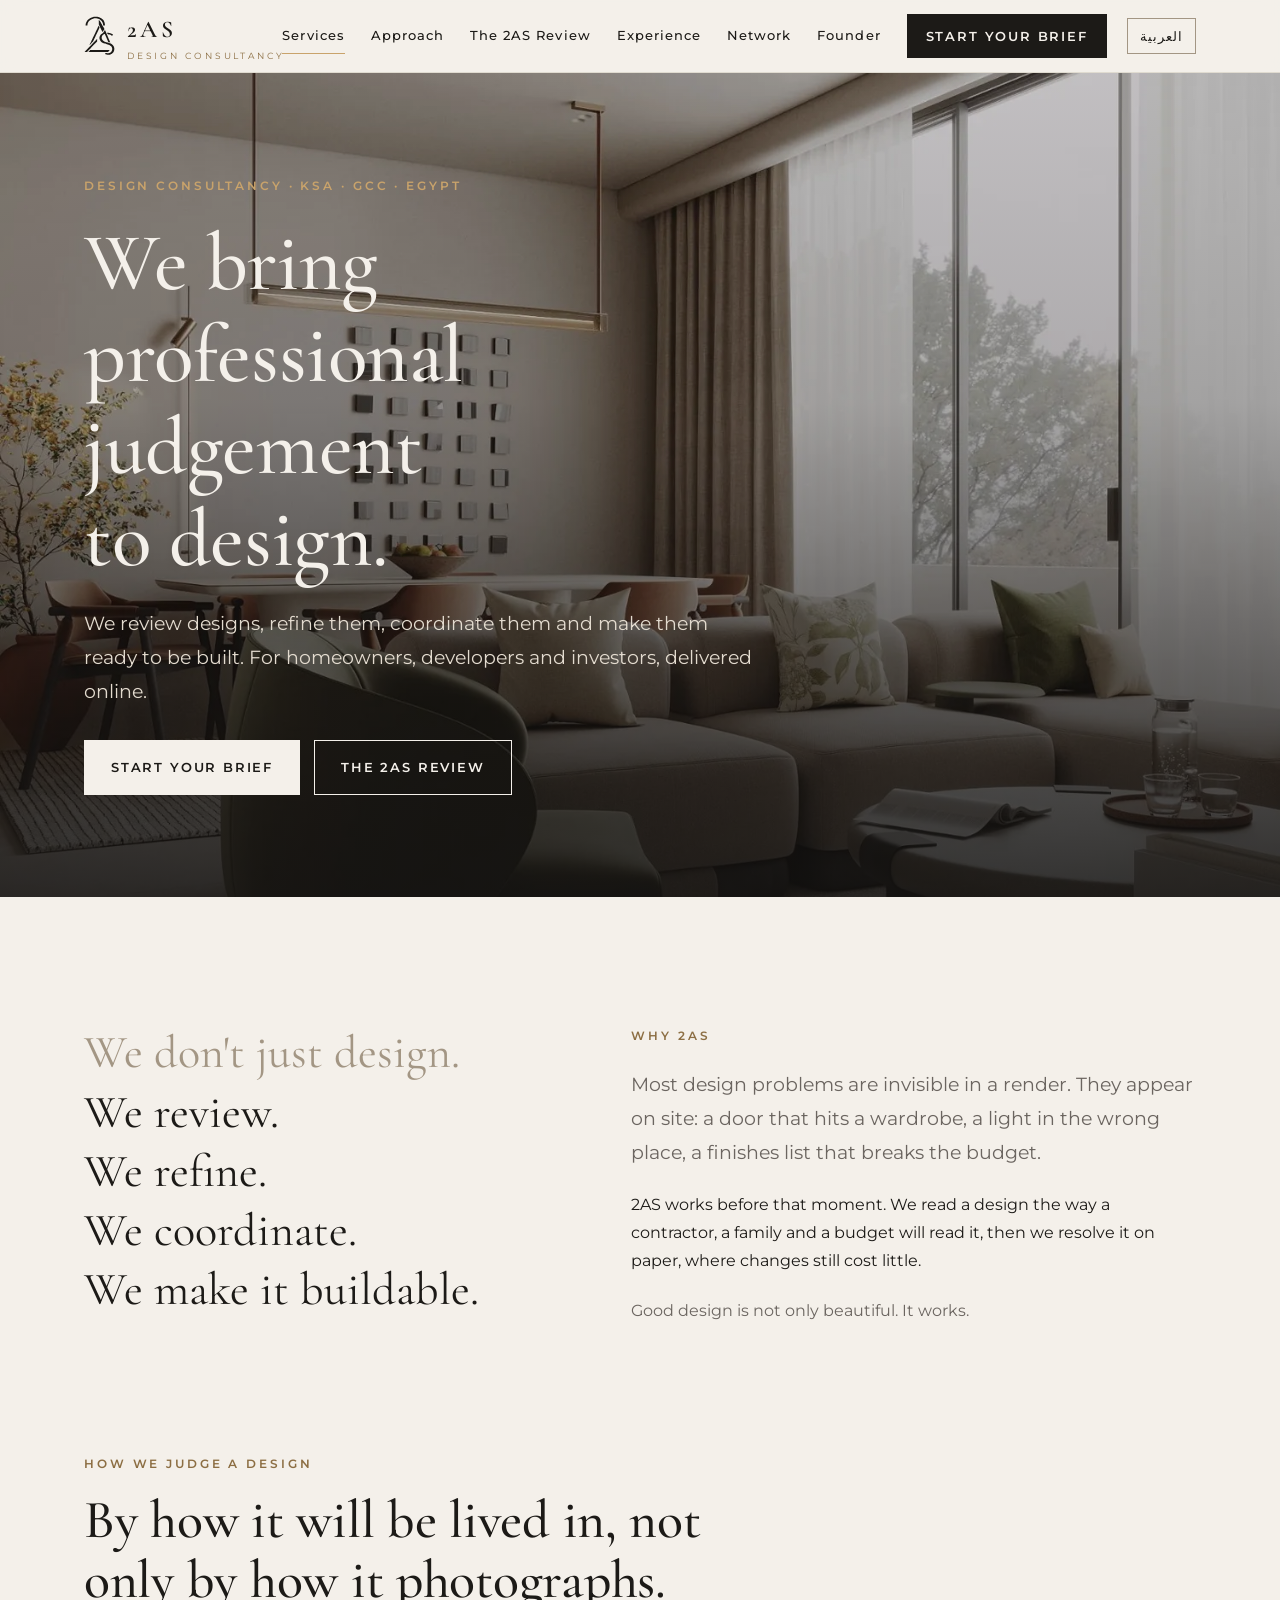
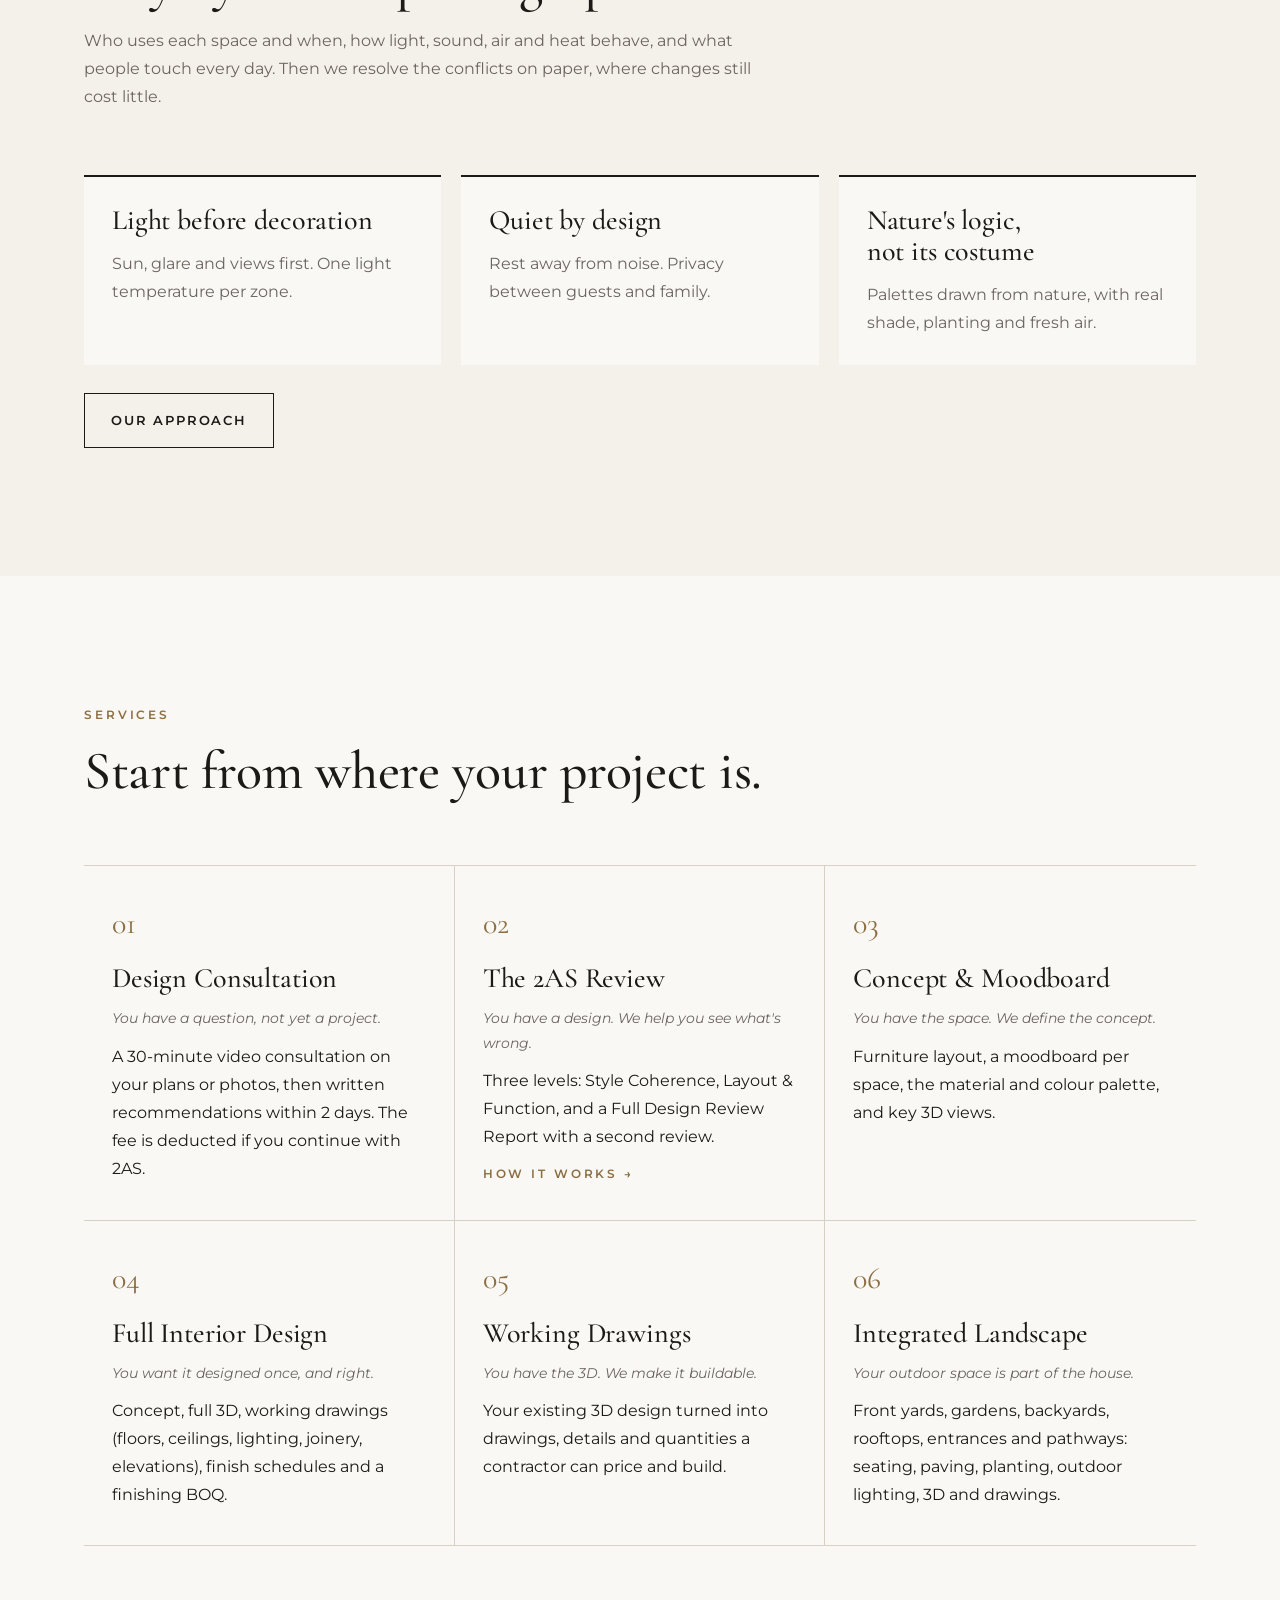
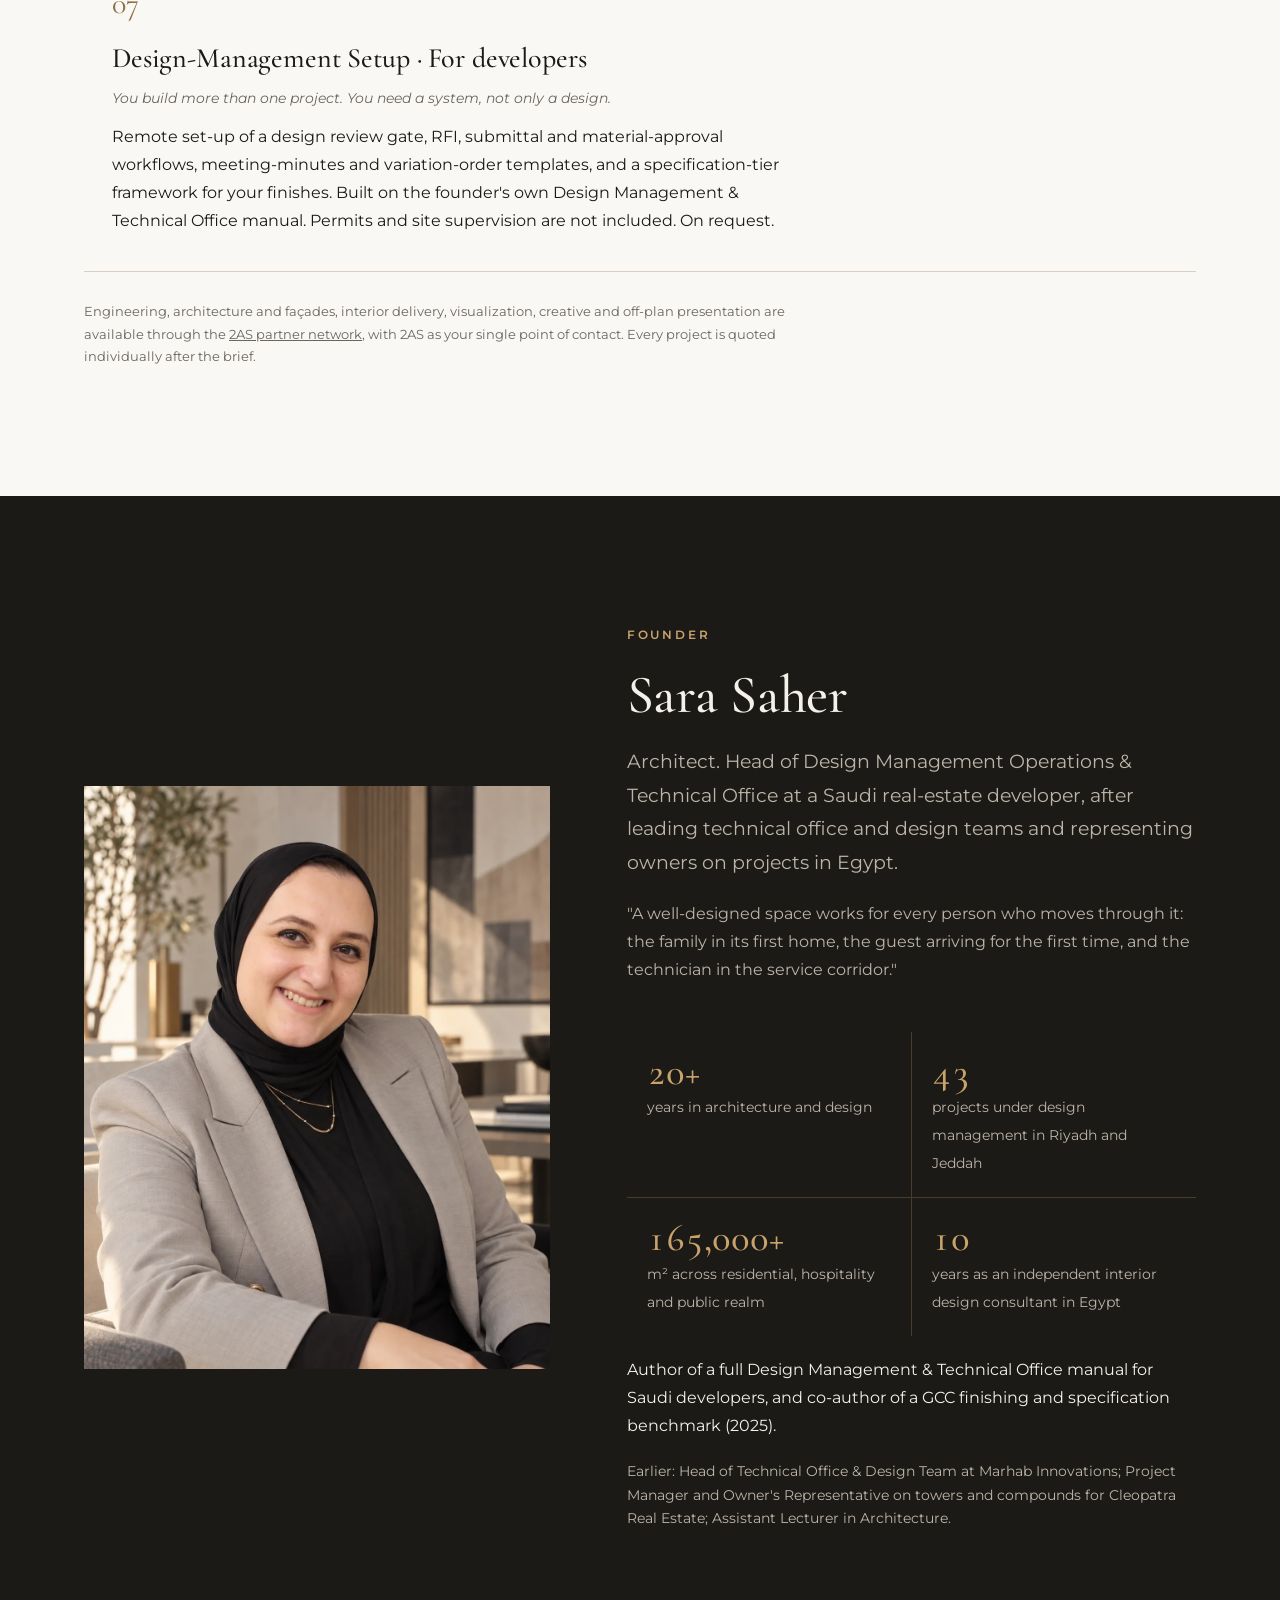
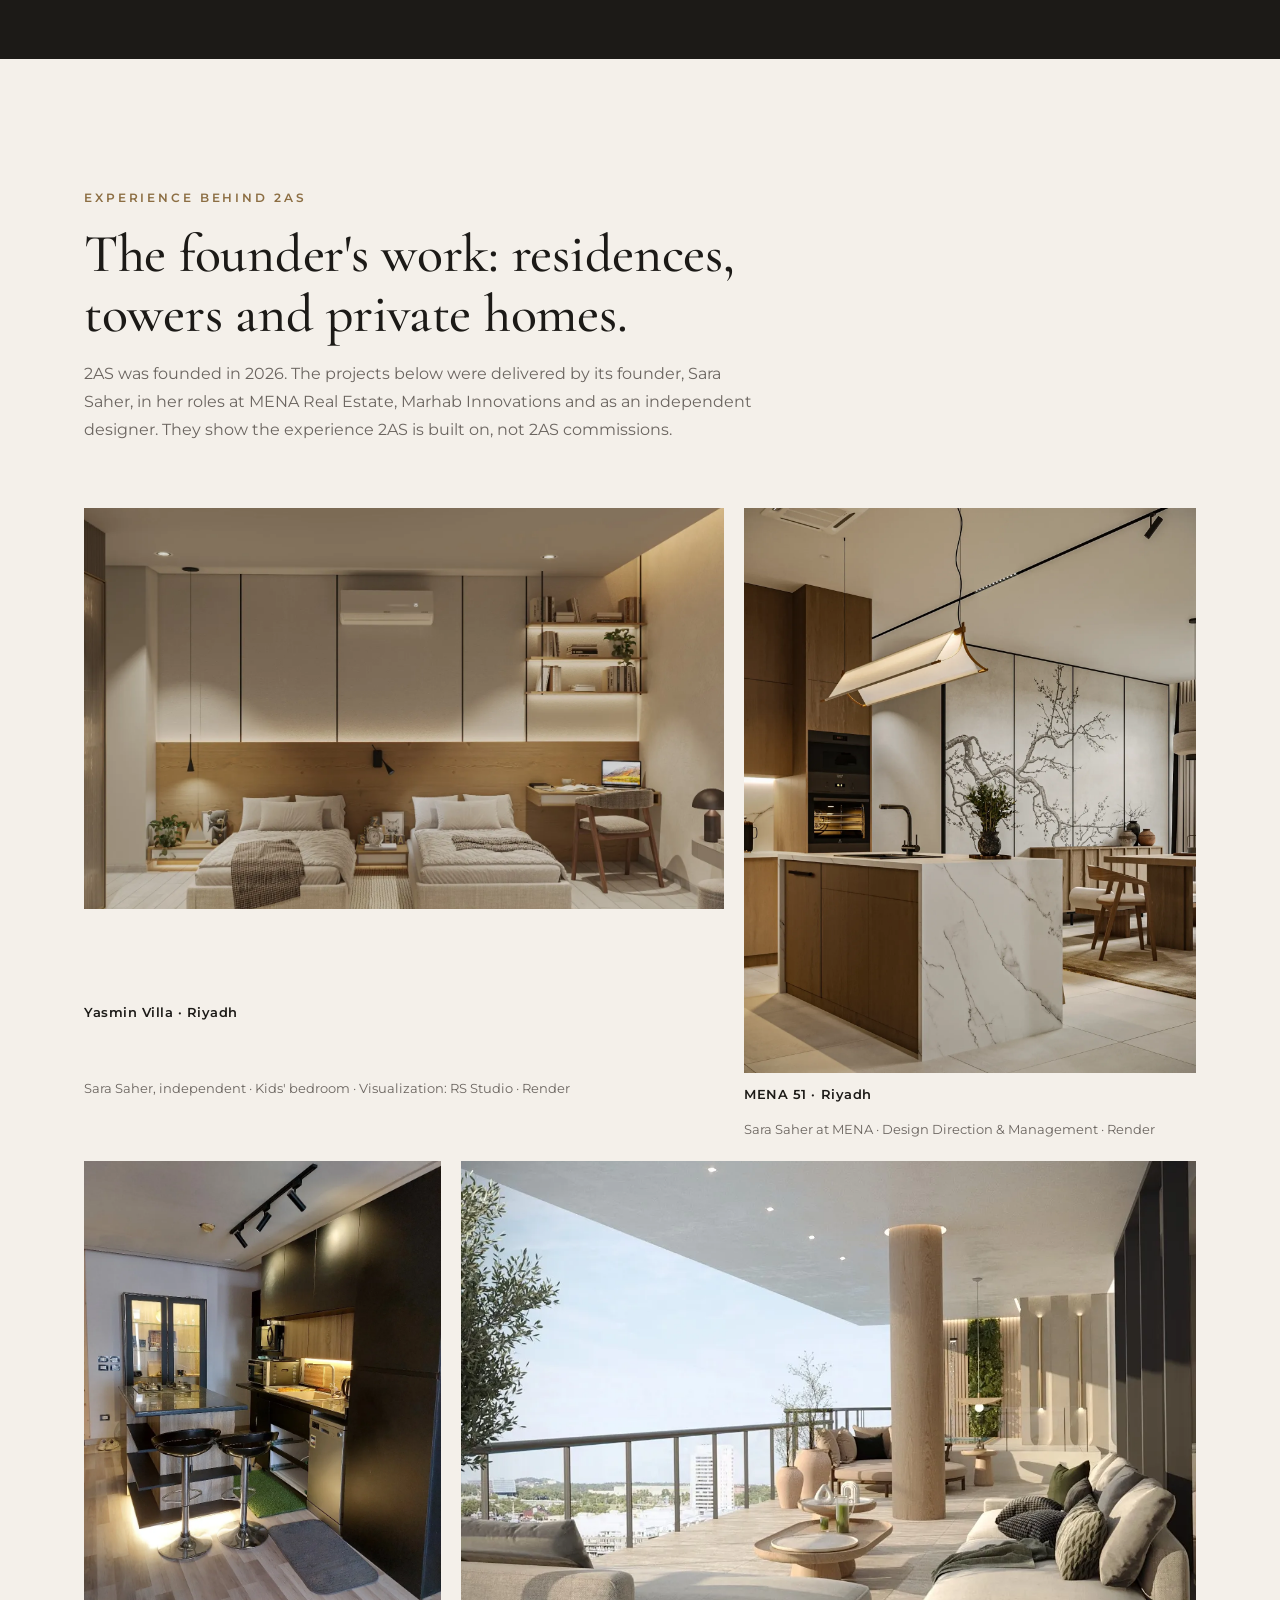
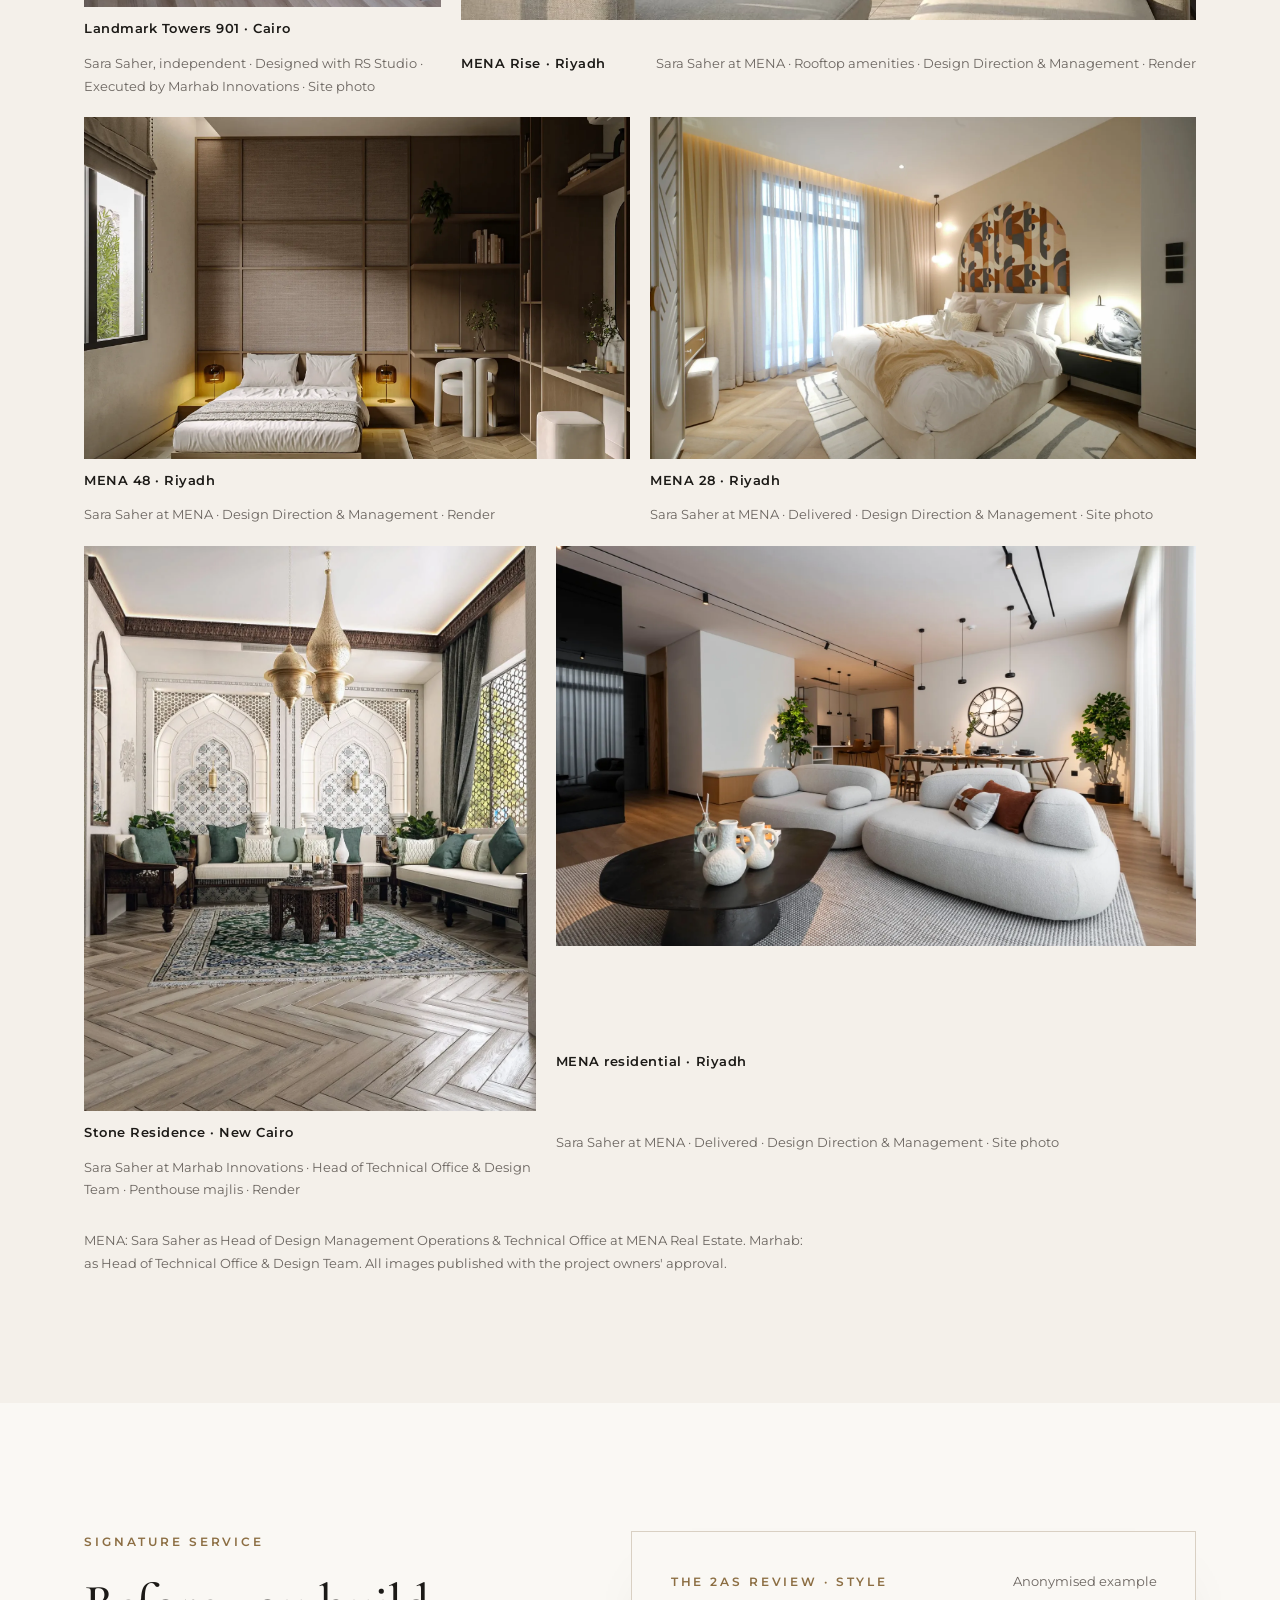
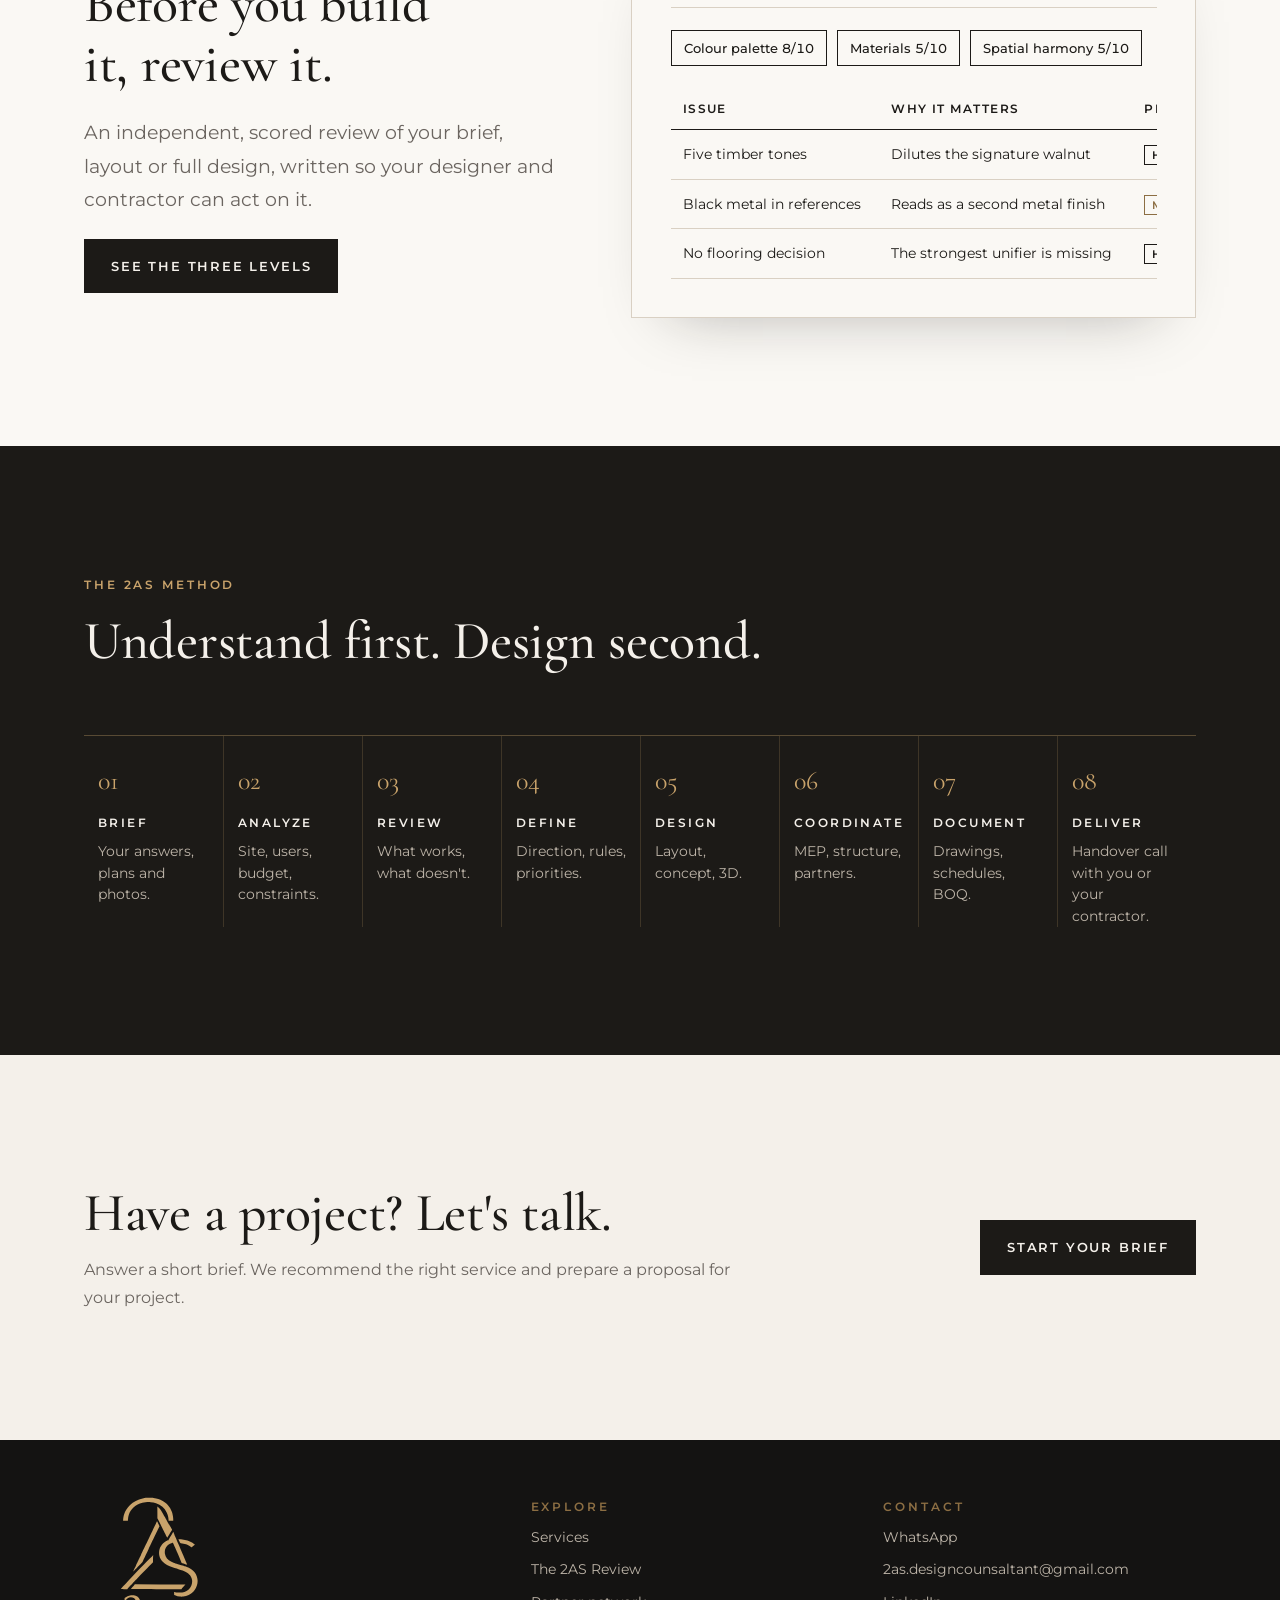
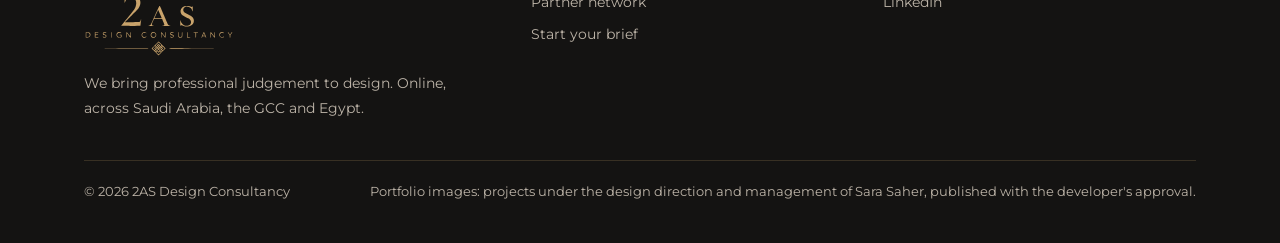
==== commit 85a22e75: "Add files via upload" ====
--- a/index.html
+++ b/index.html
@@ -120,7 +120,7 @@
         <p class="who"><span lang="en">You build more than one project. You need a system, not only a design.</span><span lang="ar">تبني أكثر من مشروع، وتحتاج إلى نظام لا إلى تصميم فقط.</span></p>
         <p><span lang="en">Remote set-up of a design review gate, RFI, submittal and material-approval workflows, meeting-minutes and variation-order templates, and a specification-tier framework for your finishes. Built on the founder's own Design Management &amp; Technical Office manual. Permits and site supervision are not included. On request.</span><span lang="ar">إعداد عن بُعد لبوابة مراجعة التصميم، ومسارات طلبات الاستفسار (RFI) والتقديمات واعتماد المواد، ونماذج محاضر الاجتماعات وأوامر التغيير، وإطار لفئات المواصفات والتشطيبات. مبني على دليل إدارة التصميم والمكتب الفني الذي أعدّته المؤسِّسة. لا يشمل التصاريح أو الإشراف على الموقع. عند الطلب.</span></p>
       </article>    </div>
-    <p class="credit"><span lang="en">Engineering, visualization, creative and off-plan presentation are available through the <a href="partners.html">2AS partner network</a>, with 2AS as your single point of contact. Every project is quoted individually after the brief.</span><span lang="ar">تتوفر الخدمات الهندسية، والإظهار المعماري، والخدمات الإبداعية، وعرض مشاريع البيع على الخارطة من خلال <a href="partners.html">شبكة شركاء 2AS</a>، وتبقى 2AS نقطة تواصلك الوحيدة. ويُسعَّر كل مشروع على حدة بعد الاستبيان.</span></p>
+    <p class="credit"><span lang="en">Engineering, architecture and façades, interior delivery, visualization, creative and off-plan presentation are available through the <a href="partners.html">2AS partner network</a>, with 2AS as your single point of contact. Every project is quoted individually after the brief.</span><span lang="ar">تتوفر الخدمات الهندسية، والتصميم المعماري والواجهات، وتنفيذ التصميم الداخلي، والإظهار المعماري، والخدمات الإبداعية، وعرض مشاريع البيع على الخارطة من خلال <a href="partners.html">شبكة شركاء 2AS</a>، وتبقى 2AS نقطة تواصلك الوحيدة. ويُسعَّر كل مشروع على حدة بعد الاستبيان.</span></p>
   </div>
 </section>
 
